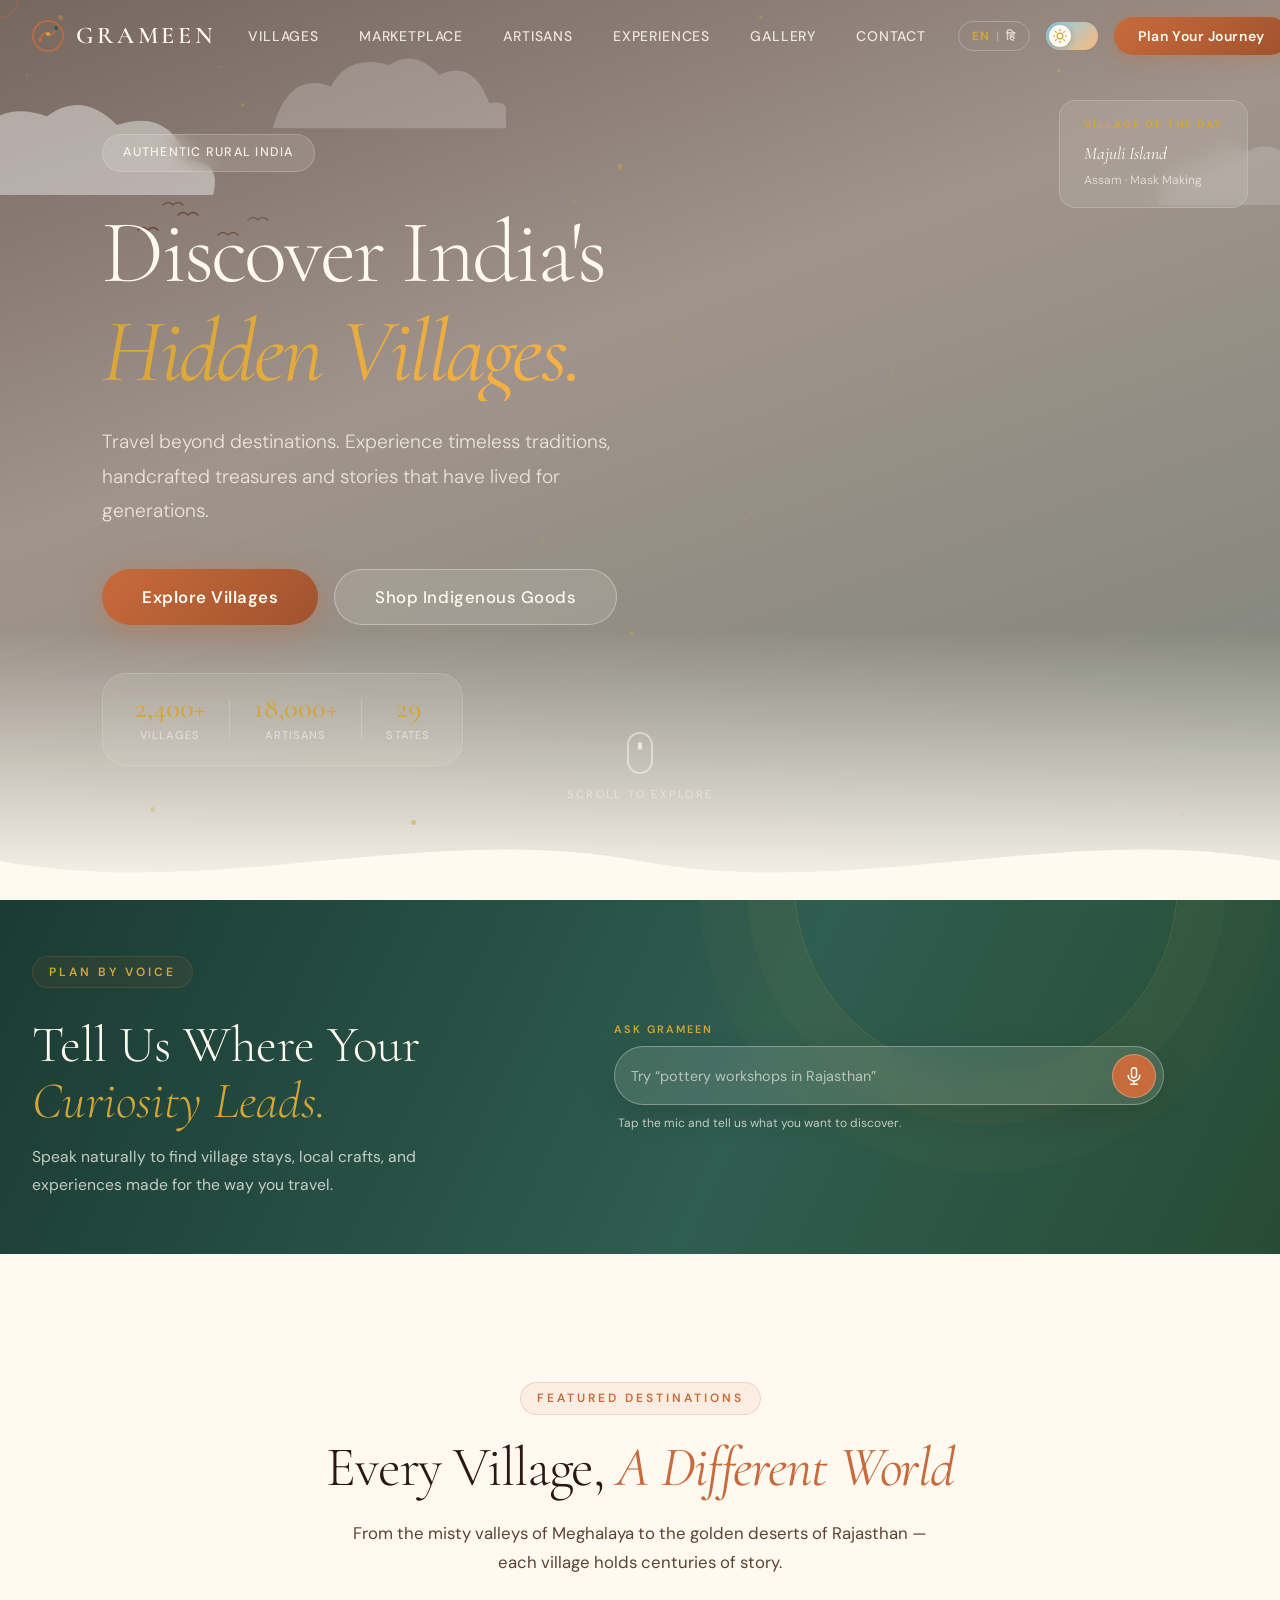
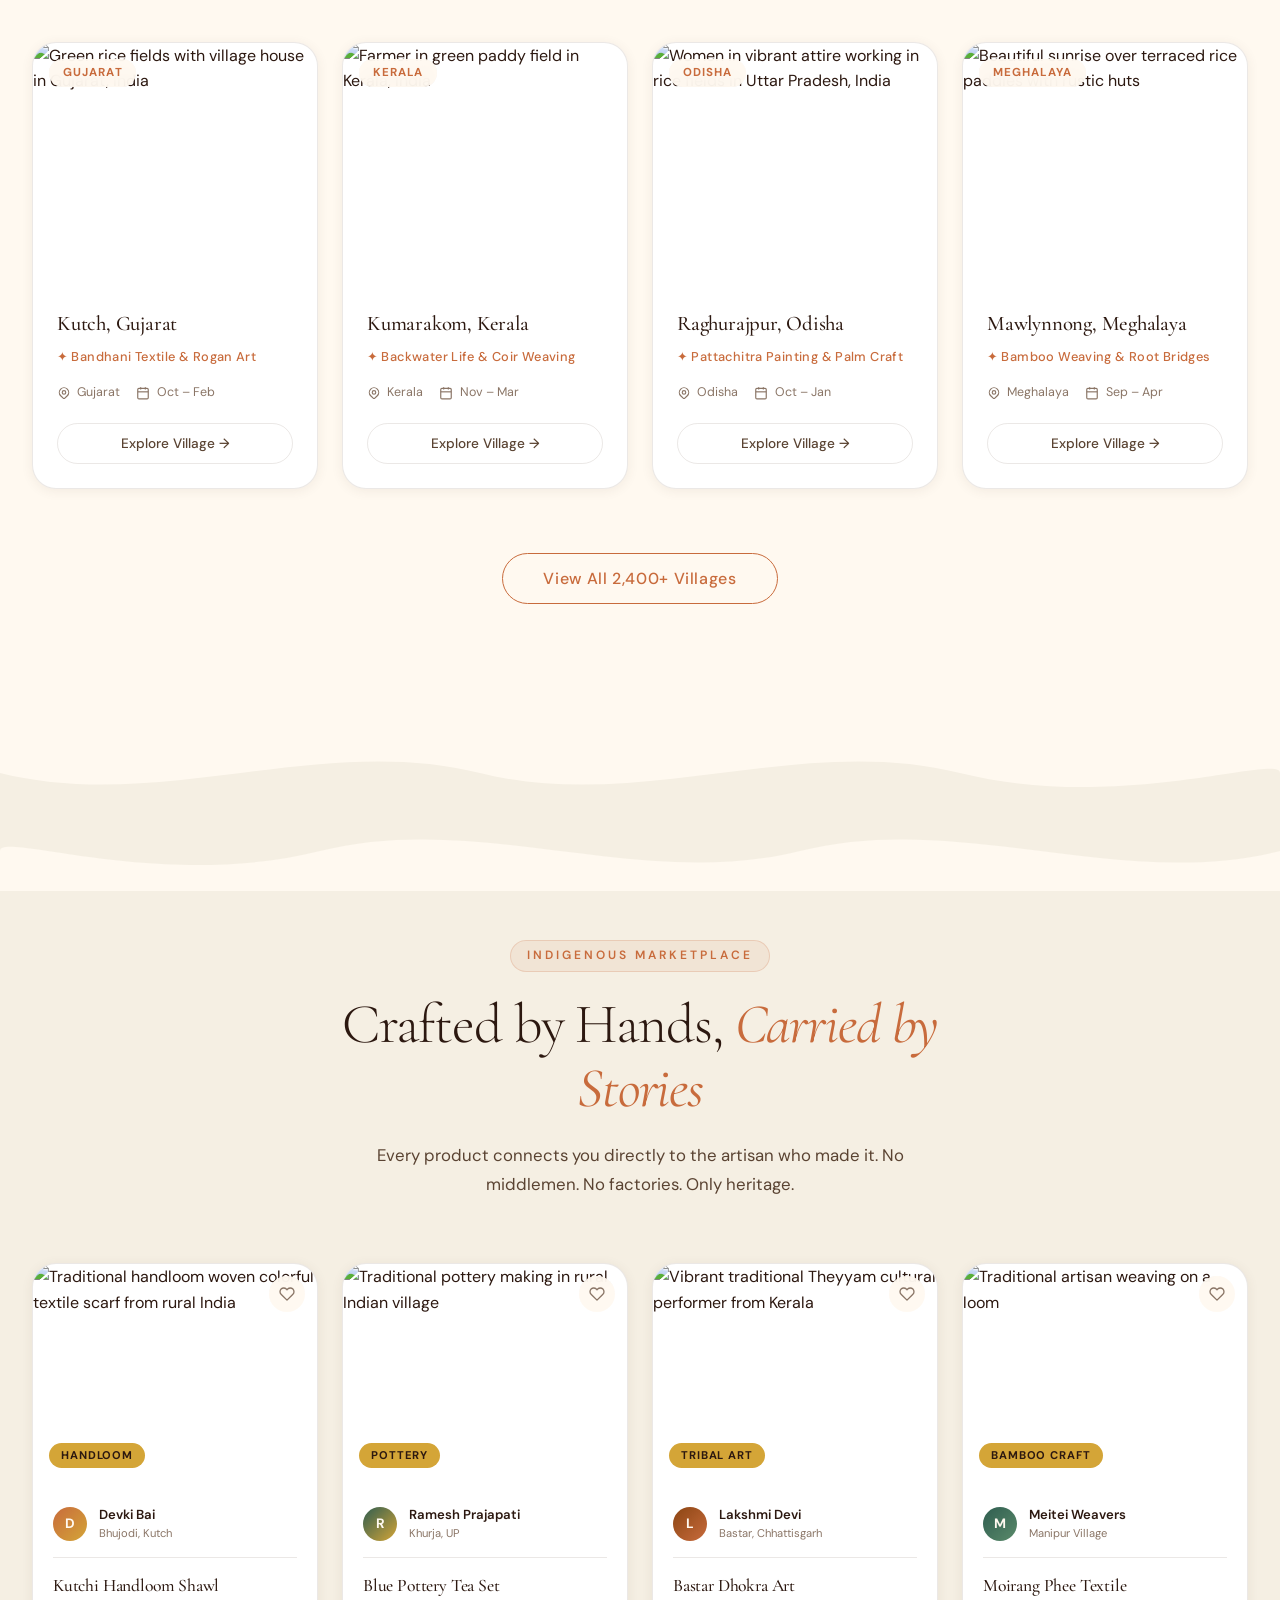
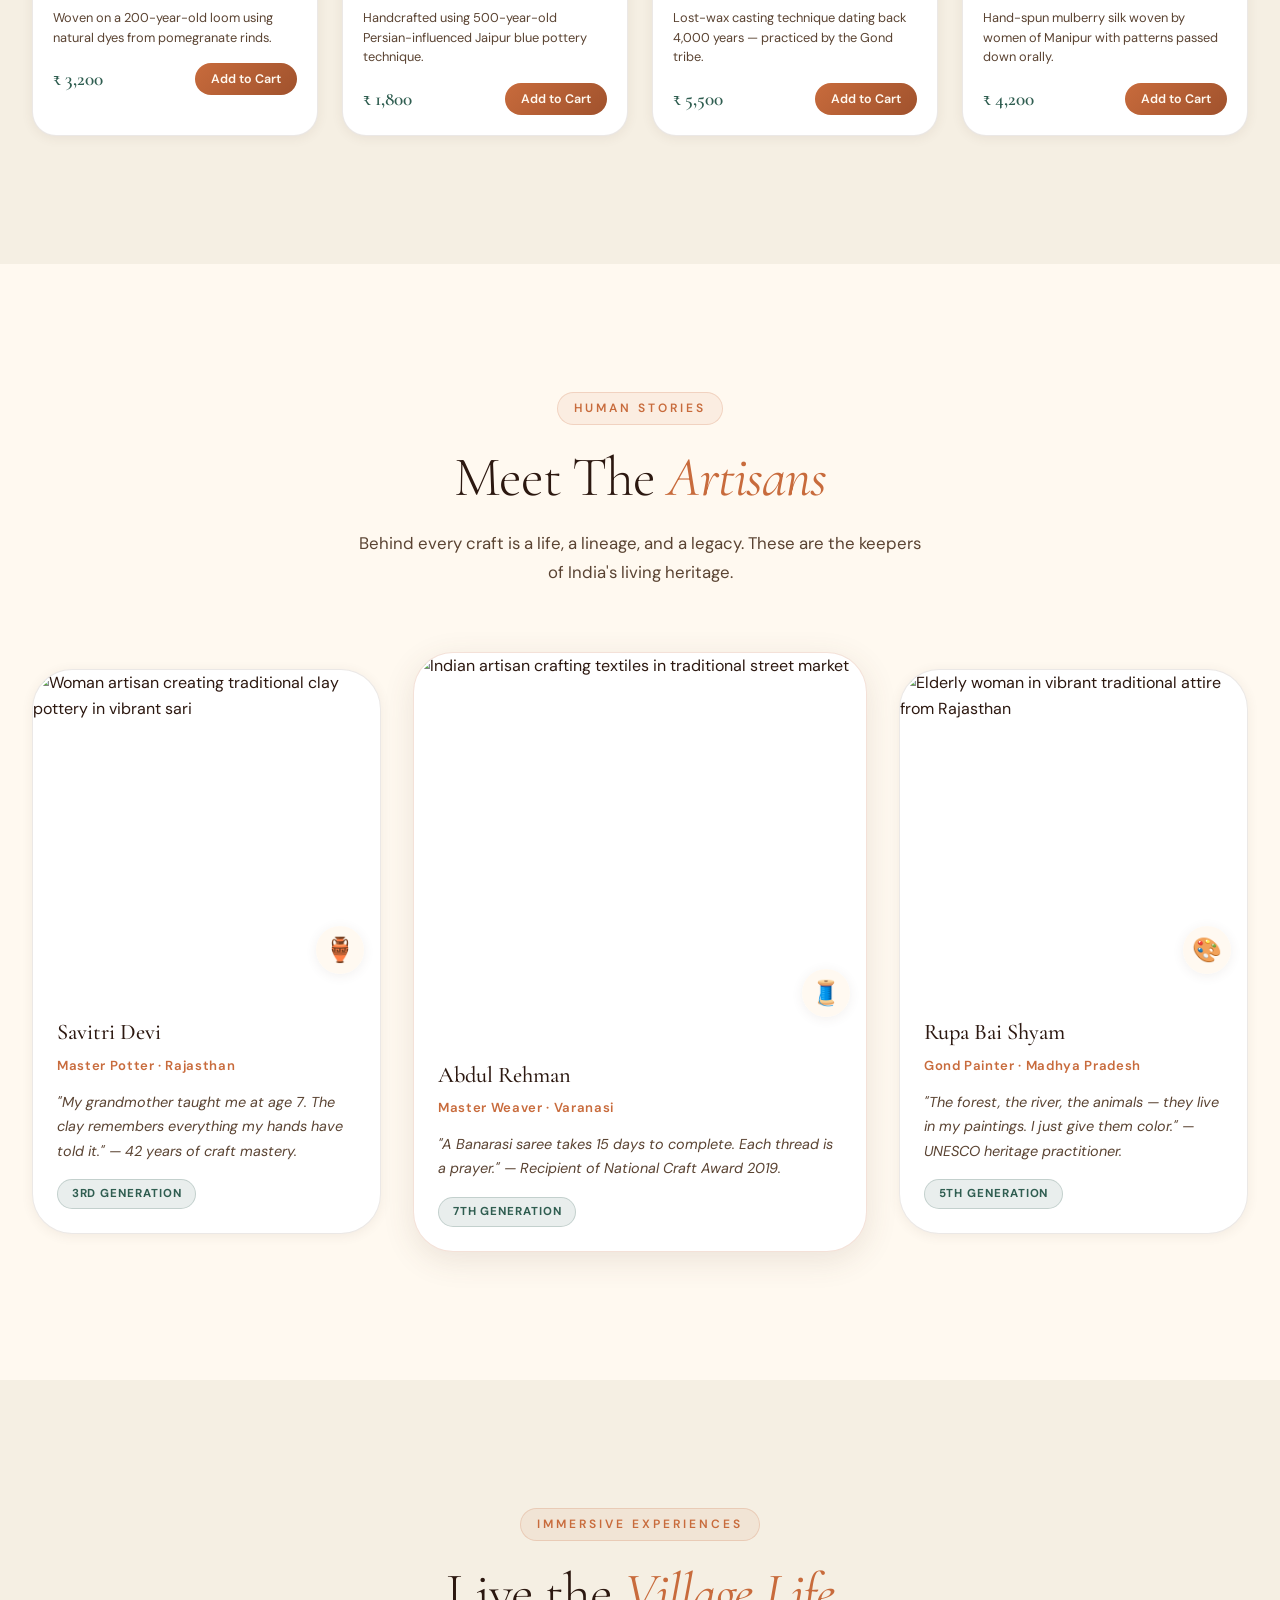
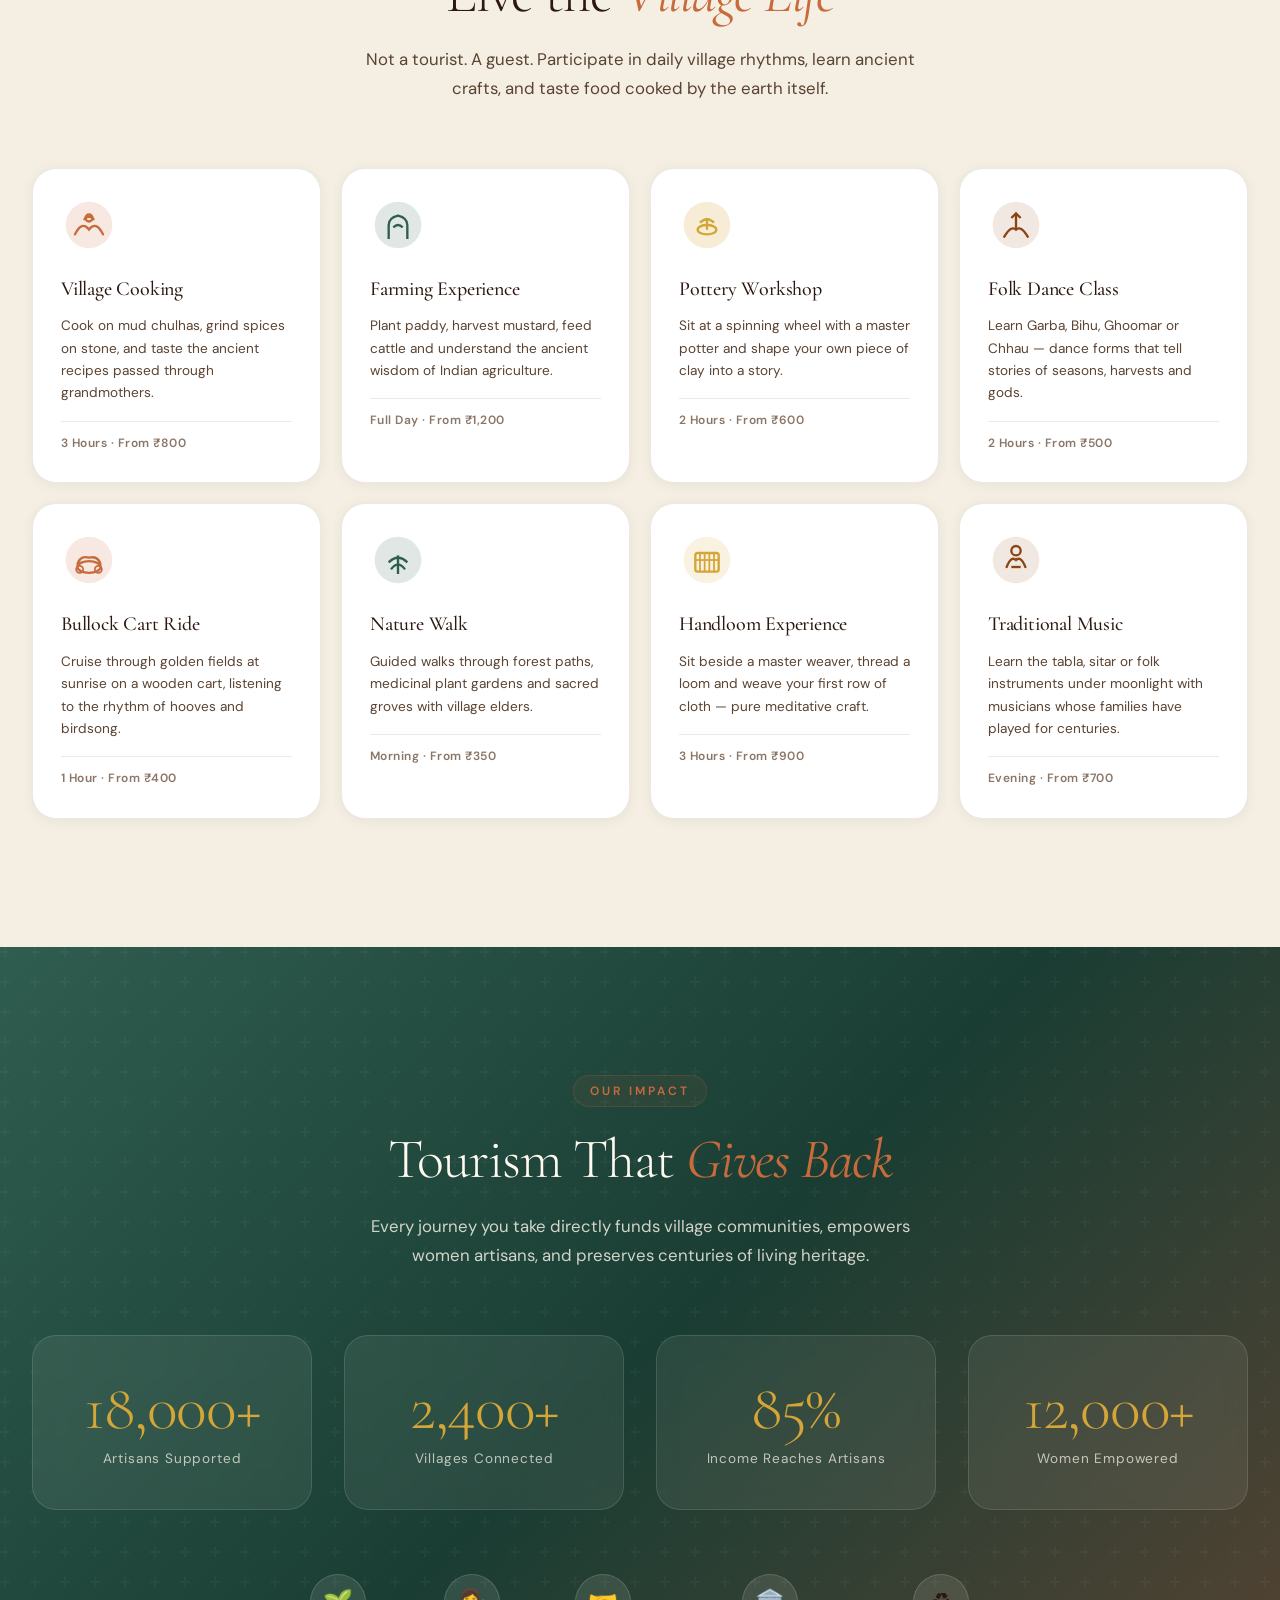
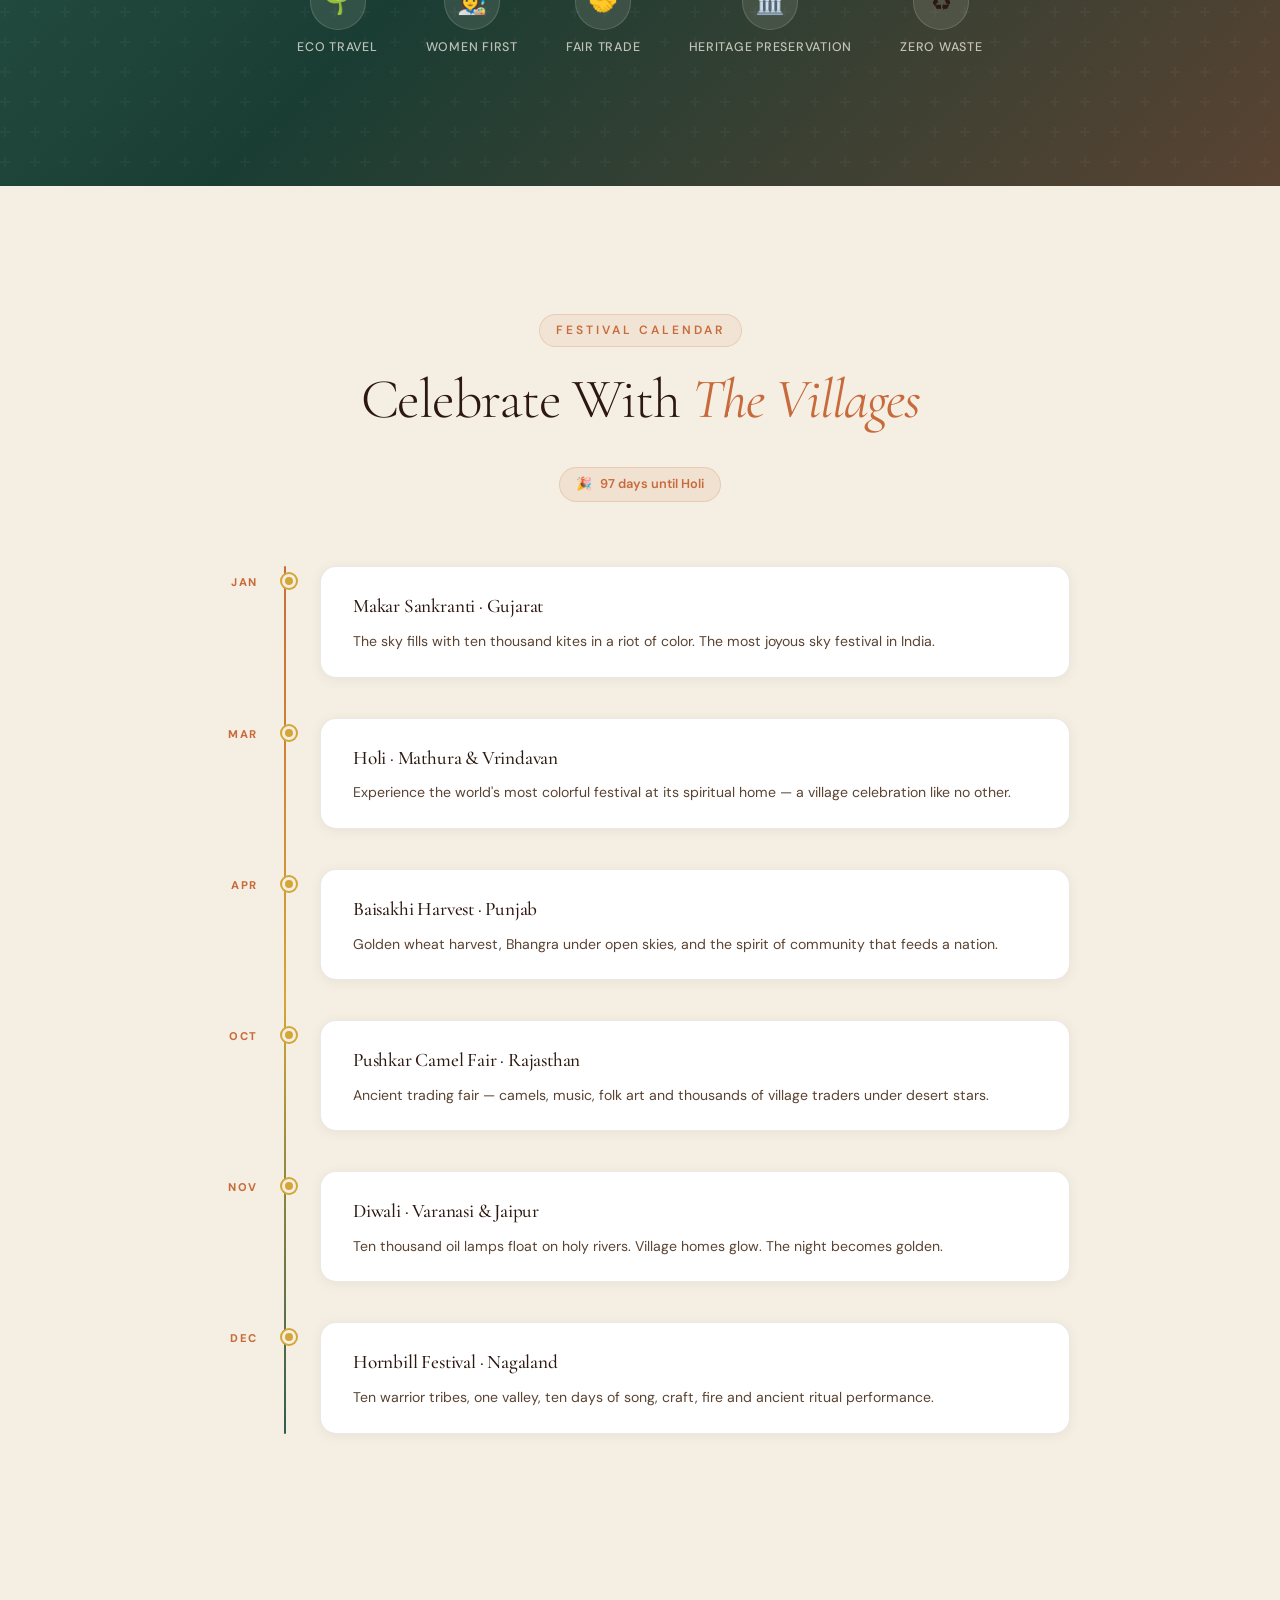
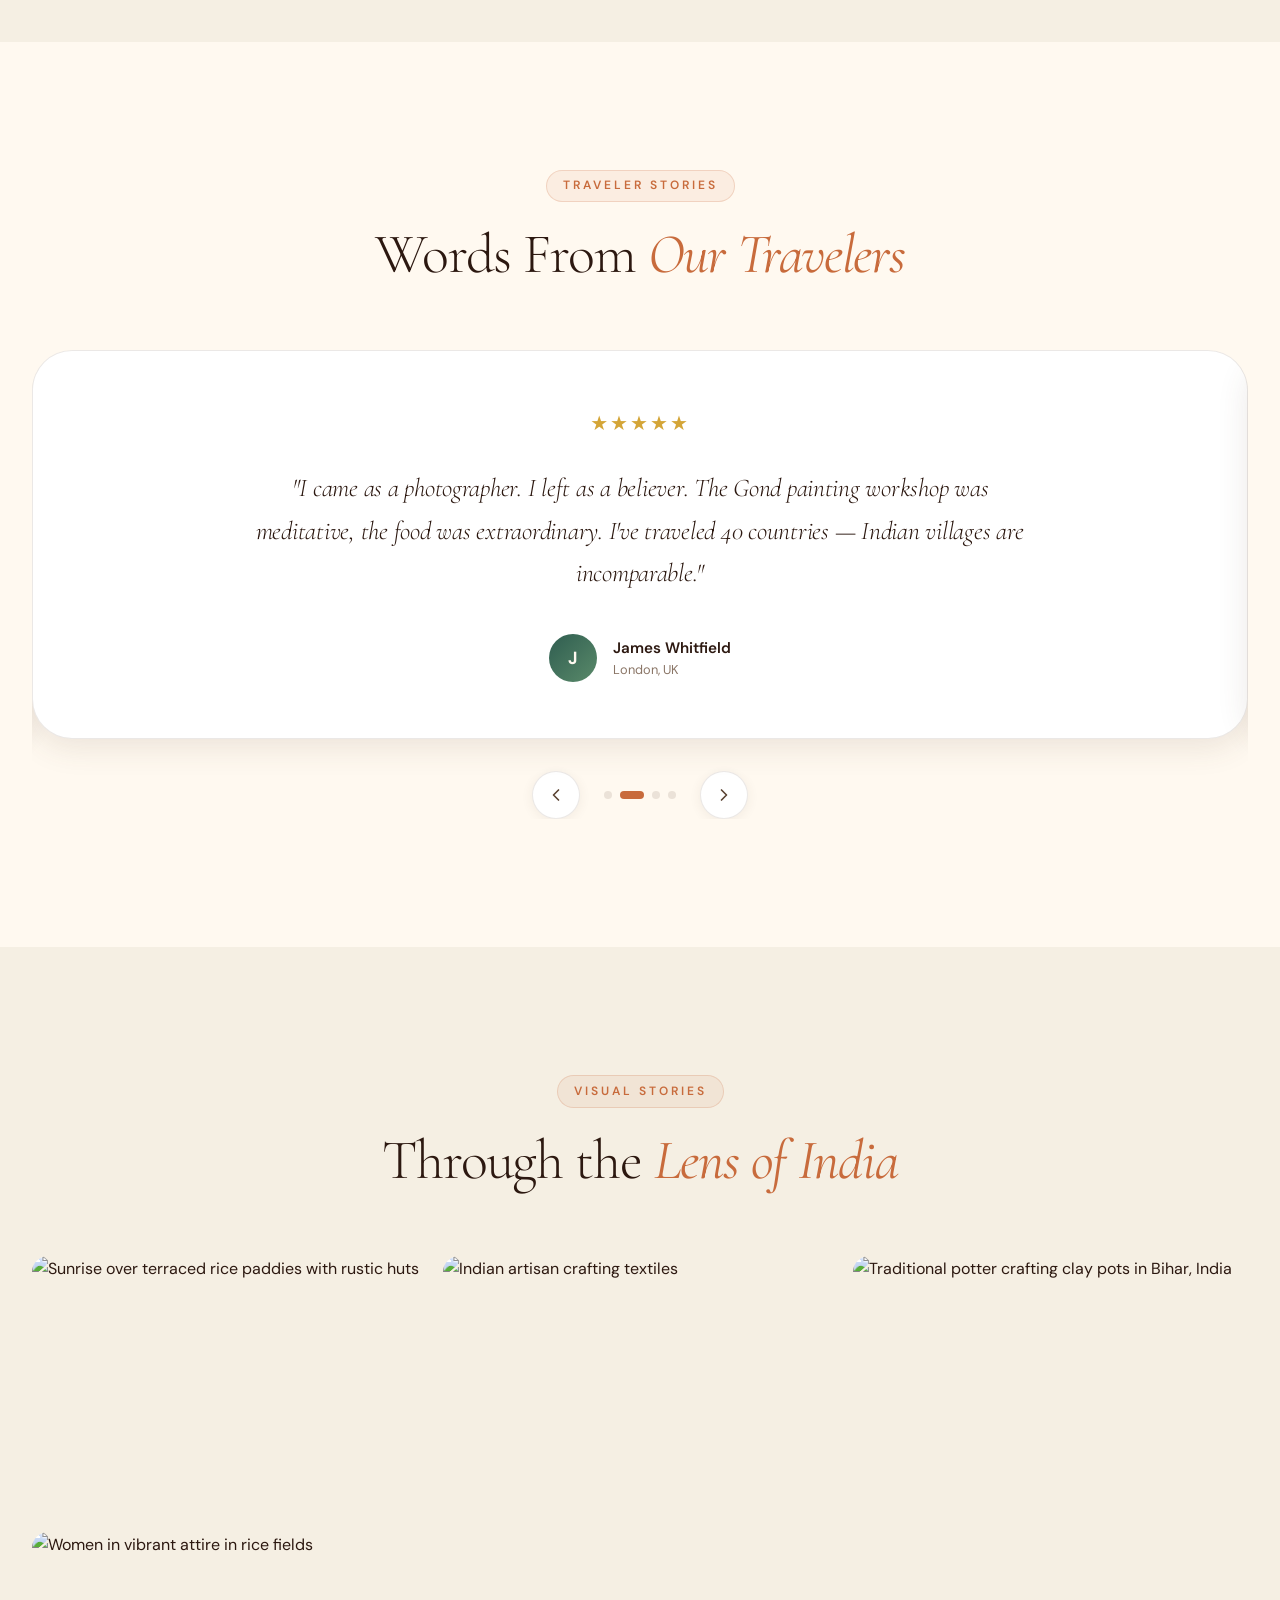
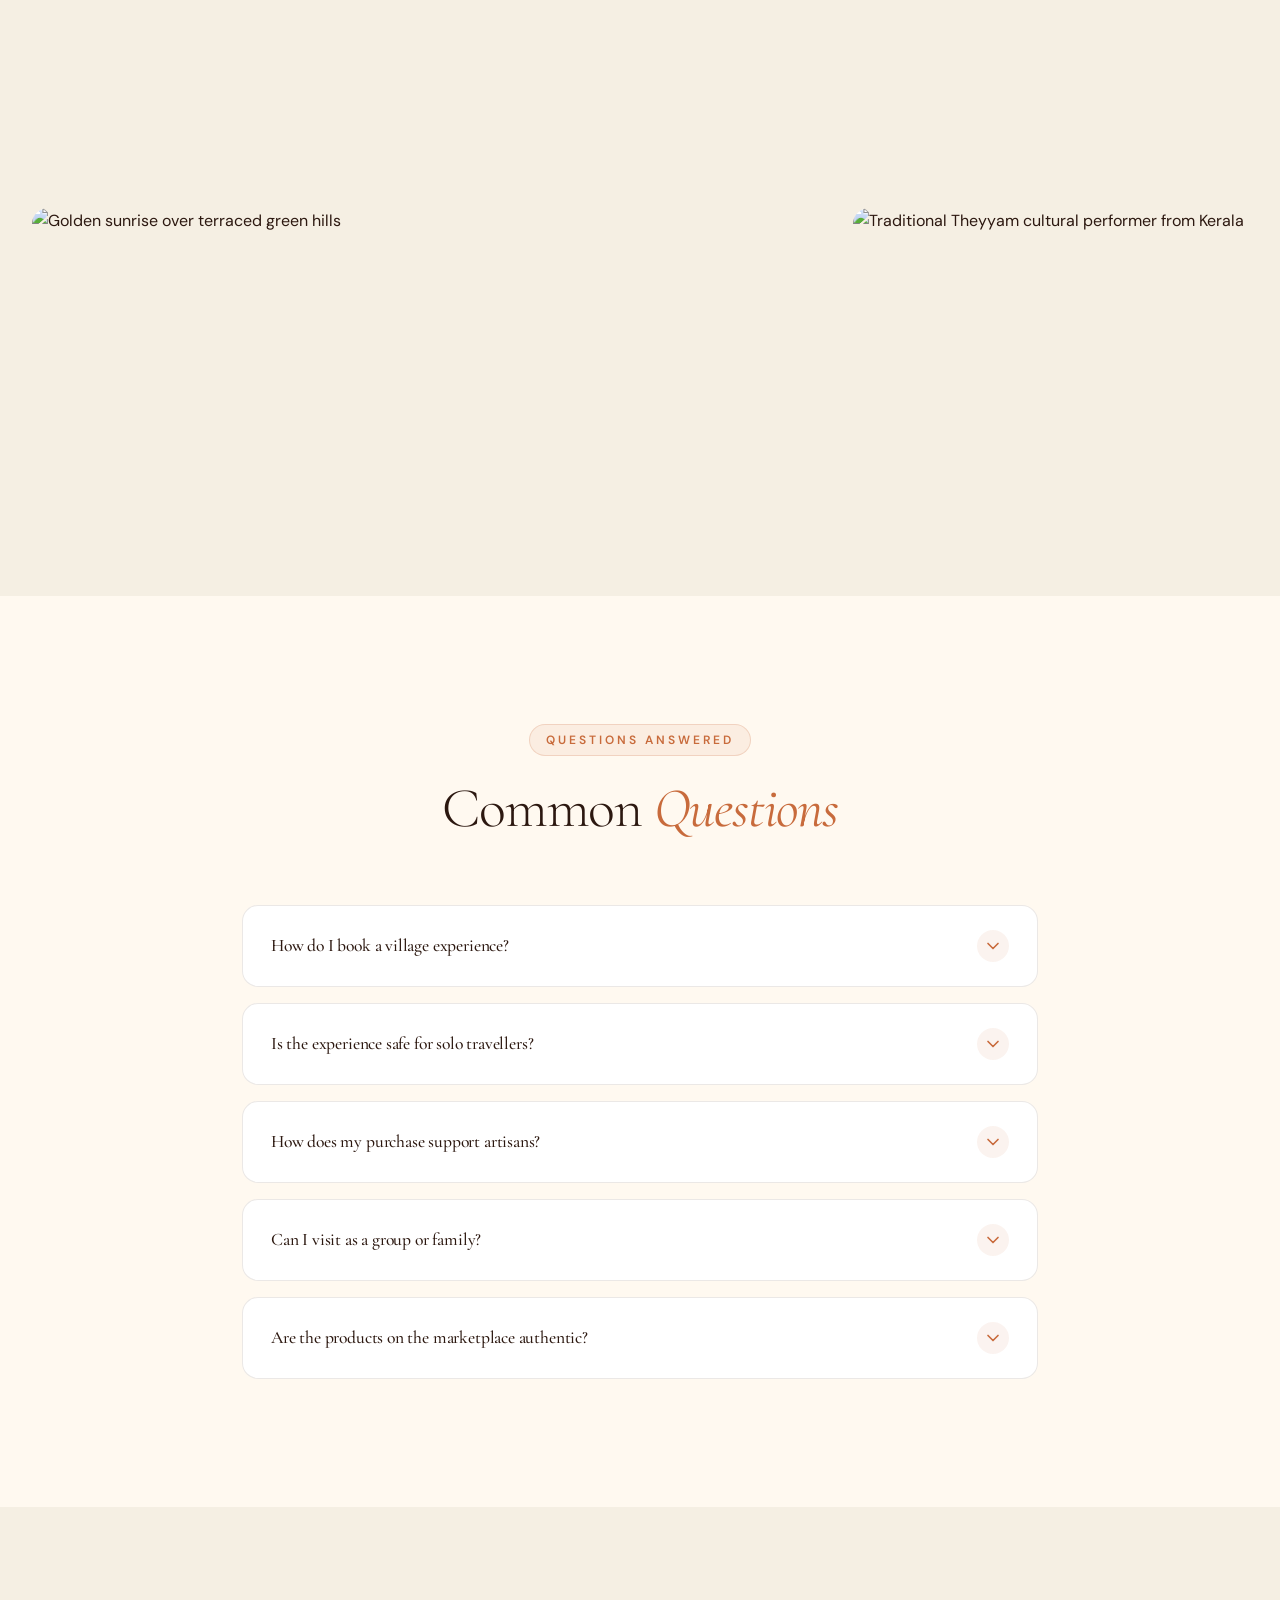
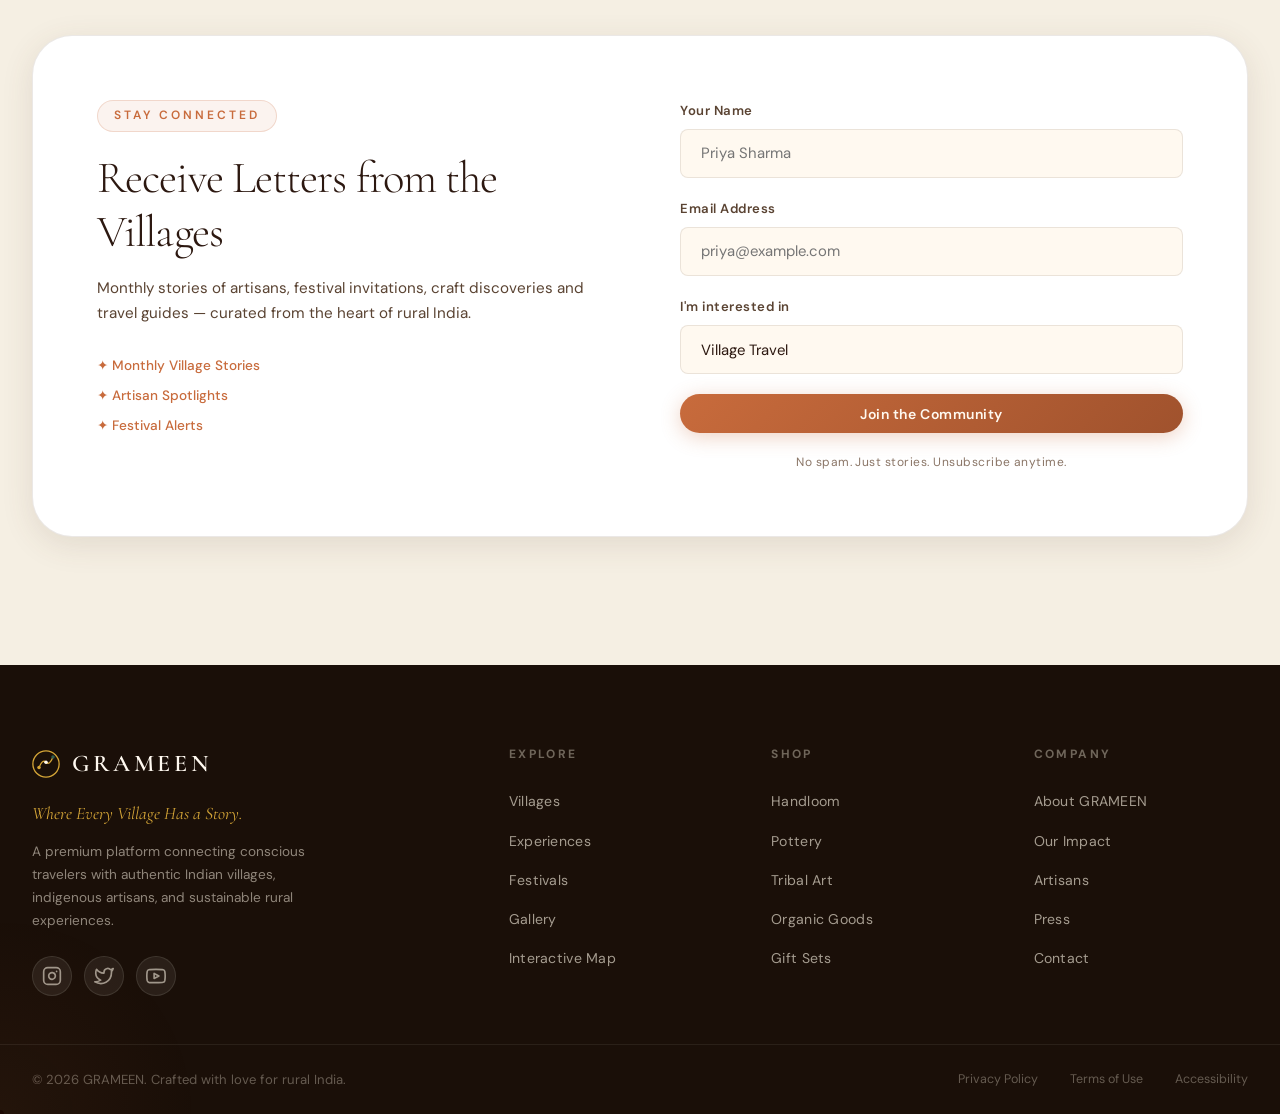
==== index.html @ a82c2547 "Add files via upload" ====
<!DOCTYPE html>
<html lang="en" data-theme="day" data-lang="en">
<head>
  <meta charset="UTF-8" />
  <meta name="viewport" content="width=device-width, initial-scale=1.0" />
  <meta name="description" content="GRAMEEN – Where Every Village Has a Story. Discover authentic Indian villages, indigenous crafts, and rural experiences." />
  <title>GRAMEEN — Where Every Village Has a Story</title>
  <link rel="preconnect" href="https://fonts.googleapis.com" />
  <link rel="preconnect" href="https://fonts.gstatic.com" crossorigin />
  <link href="https://fonts.googleapis.com/css2?family=Cormorant+Garamond:ital,wght@0,300;0,400;0,500;0,600;0,700;1,300;1,400;1,500&family=DM+Sans:ital,opsz,wght@0,9..40,300;0,9..40,400;0,9..40,500;0,9..40,600;1,9..40,300&family=Noto+Serif+Devanagari:wght@300;400;500;600;700&display=swap" rel="stylesheet" />
  <link rel="stylesheet" href="style.css" />
  <style>
    /* Inline critical CSS for immediate render */
    html { scroll-behavior: smooth; }
    body { opacity: 1; }
    #loader { position: fixed; inset: 0; z-index: 100000; }
  </style>
</head>
<body class="day-mode">

  <!-- ===== LOADING SCREEN ===== -->
  <div id="loader" aria-label="Loading GRAMEEN" role="status">
    <div class="loader-canvas">
      <canvas id="threadCanvas"></canvas>
      <div class="loader-logo" id="loaderLogo">
        <span class="logo-letter" data-letter="G">G</span>
        <span class="logo-letter" data-letter="R">R</span>
        <span class="logo-letter" data-letter="A">A</span>
        <span class="logo-letter" data-letter="M">M</span>
        <span class="logo-letter" data-letter="E">E</span>
        <span class="logo-letter" data-letter="E2">E</span>
        <span class="logo-letter" data-letter="N">N</span>
      </div>
      <p class="loader-tagline" id="loaderTagline">Where Every Village Has a Story</p>
      <div class="loader-progress">
        <div class="loader-progress-fill" id="loaderProgress"></div>
      </div>
    </div>
  </div>

  <!-- ===== SCROLL PROGRESS ===== -->
  <div class="scroll-progress-bar" id="scrollProgress" aria-hidden="true"></div>

  <!-- ===== NAVIGATION ===== -->
  <nav class="nav" id="mainNav" role="navigation" aria-label="Main navigation">
    <div class="nav-container">
      <a href="#" class="nav-logo" aria-label="GRAMEEN Home">
        <span class="nav-logo-icon">
          <svg width="32" height="32" viewBox="0 0 32 32" fill="none" aria-hidden="true">
            <circle cx="16" cy="16" r="15" stroke="var(--terracotta)" stroke-width="1.5"/>
            <path d="M8 20 Q12 10 16 14 Q20 18 24 8" stroke="var(--terracotta)" stroke-width="1.5" fill="none" stroke-linecap="round"/>
            <circle cx="8" cy="20" r="2" fill="var(--terracotta)"/>
            <circle cx="16" cy="14" r="2" fill="var(--mustard)"/>
            <circle cx="24" cy="8" r="2" fill="var(--forest)"/>
          </svg>
        </span>
        <span class="nav-logo-text">GRAMEEN</span>
      </a>

      <div class="nav-links" id="navLinks">
        <a href="#villages" class="nav-link" data-i18n="navVillages">Villages</a>
        <a href="#marketplace" class="nav-link" data-i18n="navMarketplace">Marketplace</a>
        <a href="#artisans" class="nav-link" data-i18n="navArtisans">Artisans</a>
        <a href="#experiences" class="nav-link" data-i18n="navExperiences">Experiences</a>
        <a href="#gallery" class="nav-link" data-i18n="navGallery">Gallery</a>
        <a href="#contact" class="nav-link" data-i18n="navContact">Contact</a>
      </div>

      <div class="nav-actions">
        <!-- Language Toggle -->
        <button class="lang-toggle" id="langToggle" aria-label="Switch language" title="Switch Language">
          <span class="lang-option active" id="langEN">EN</span>
          <span class="lang-divider">|</span>
          <span class="lang-option" id="langHI">हि</span>
        </button>

        <!-- Day/Night Toggle -->
        <button class="theme-toggle" id="themeToggle" aria-label="Toggle day/night mode">
          <div class="theme-toggle-track">
            <div class="theme-toggle-thumb" id="themeThumb">
              <svg class="sun-icon" width="14" height="14" viewBox="0 0 24 24" fill="none" aria-hidden="true">
                <circle cx="12" cy="12" r="5" stroke="currentColor" stroke-width="2"/>
                <line x1="12" y1="1" x2="12" y2="3" stroke="currentColor" stroke-width="2" stroke-linecap="round"/>
                <line x1="12" y1="21" x2="12" y2="23" stroke="currentColor" stroke-width="2" stroke-linecap="round"/>
                <line x1="4.22" y1="4.22" x2="5.64" y2="5.64" stroke="currentColor" stroke-width="2" stroke-linecap="round"/>
                <line x1="18.36" y1="18.36" x2="19.78" y2="19.78" stroke="currentColor" stroke-width="2" stroke-linecap="round"/>
                <line x1="1" y1="12" x2="3" y2="12" stroke="currentColor" stroke-width="2" stroke-linecap="round"/>
                <line x1="21" y1="12" x2="23" y2="12" stroke="currentColor" stroke-width="2" stroke-linecap="round"/>
                <line x1="4.22" y1="19.78" x2="5.64" y2="18.36" stroke="currentColor" stroke-width="2" stroke-linecap="round"/>
                <line x1="18.36" y1="5.64" x2="19.78" y2="4.22" stroke="currentColor" stroke-width="2" stroke-linecap="round"/>
              </svg>
              <svg class="moon-icon" width="14" height="14" viewBox="0 0 24 24" fill="none" aria-hidden="true">
                <path d="M21 12.79A9 9 0 1 1 11.21 3 7 7 0 0 0 21 12.79z" stroke="currentColor" stroke-width="2" stroke-linecap="round" stroke-linejoin="round"/>
              </svg>
            </div>
          </div>
        </button>

        <button class="btn-primary magnetic" data-i18n="navCta">Plan Your Journey</button>
        <button class="hamburger" id="hamburger" aria-label="Menu" aria-expanded="false">
          <span></span><span></span><span></span>
        </button>
      </div>
    </div>
  </nav>

  <!-- ===== HERO SECTION ===== -->
  <section class="hero" id="hero" aria-label="Hero">
    <div class="hero-bg" id="heroBg">
      <img src="https://images.pexels.com/photos/2531444/pexels-photo-2531444.jpeg?auto=compress&cs=tinysrgb&fit=crop&h=627&w=1200" 
           alt="Golden sunrise over Indian countryside with morning fog and farmlands" 
           class="hero-bg-img" id="heroBgImg" loading="eager" />
      <div class="hero-overlay"></div>
      <div class="hero-gradient"></div>

      <!-- Animated clouds -->
      <div class="cloud cloud-1" aria-hidden="true">
        <svg viewBox="0 0 200 80" fill="none"><path d="M20 60 Q30 20 60 30 Q70 5 100 15 Q120 0 140 20 Q170 10 180 40 Q200 40 195 60 Z" fill="rgba(255,255,255,0.6)"/></svg>
      </div>
      <div class="cloud cloud-2" aria-hidden="true">
        <svg viewBox="0 0 150 60" fill="none"><path d="M10 50 Q20 15 45 25 Q55 5 80 12 Q95 2 110 18 Q130 8 140 35 Q155 32 150 50 Z" fill="rgba(255,255,255,0.4)"/></svg>
      </div>
      <div class="cloud cloud-3" aria-hidden="true">
        <svg viewBox="0 0 120 50" fill="none"><path d="M8 42 Q15 12 35 20 Q42 4 62 10 Q75 2 88 14 Q105 6 112 28 Q124 26 120 42 Z" fill="rgba(255,255,255,0.35)"/></svg>
      </div>

      <!-- Birds -->
      <div class="birds-container" aria-hidden="true">
        <svg class="birds" viewBox="0 0 400 100" fill="none">
          <path class="bird b1" d="M10 50 Q15 45 20 50 Q25 45 30 50" stroke="rgba(80,40,20,0.7)" stroke-width="1.5" fill="none" stroke-linecap="round"/>
          <path class="bird b2" d="M50 35 Q55 30 60 35 Q65 30 70 35" stroke="rgba(80,40,20,0.6)" stroke-width="1.5" fill="none" stroke-linecap="round"/>
          <path class="bird b3" d="M90 55 Q95 50 100 55 Q105 50 110 55" stroke="rgba(80,40,20,0.5)" stroke-width="1.5" fill="none" stroke-linecap="round"/>
          <path class="bird b4" d="M35 25 Q40 20 45 25 Q50 20 55 25" stroke="rgba(80,40,20,0.5)" stroke-width="1.5" fill="none" stroke-linecap="round"/>
          <path class="bird b5" d="M120 40 Q125 35 130 40 Q135 35 140 40" stroke="rgba(80,40,20,0.4)" stroke-width="1.5" fill="none" stroke-linecap="round"/>
        </svg>
      </div>

      <!-- Dust particles -->
      <div class="particles" aria-hidden="true" id="particles"></div>

      <!-- Grain overlay -->
      <div class="grain-overlay" aria-hidden="true"></div>

      <!-- Stars (night only) -->
      <div class="stars-container" id="starsContainer" aria-hidden="true"></div>
      <!-- Moon (night only) -->
      <div class="moon" id="moon" aria-hidden="true">
        <svg viewBox="0 0 80 80" fill="none">
          <circle cx="40" cy="40" r="28" fill="#FFF5C0" opacity="0.95"/>
          <circle cx="30" cy="30" r="6" fill="#EEE8A0" opacity="0.4"/>
          <circle cx="50" cy="48" r="4" fill="#EEE8A0" opacity="0.3"/>
          <circle cx="35" cy="52" r="3" fill="#EEE8A0" opacity="0.2"/>
          <ellipse cx="40" cy="40" r="28" ry="28" fill="none" stroke="#FFD95A" stroke-width="1" opacity="0.5"/>
        </svg>
      </div>

      <!-- Fireflies (night only) -->
      <div class="fireflies" id="fireflies" aria-hidden="true"></div>
    </div>

    <div class="hero-content">
      <div class="hero-badge" data-i18n="heroBadge">
        <span class="badge-dot"></span>
        Authentic Rural India
      </div>
      <h1 class="hero-title">
        <span class="hero-title-line" data-i18n="heroTitle1">Discover India's</span>
        <span class="hero-title-line hero-title-accent" data-i18n="heroTitle2">Hidden Villages.</span>
      </h1>
      <p class="hero-subtitle" data-i18n="heroSubtitle">Travel beyond destinations. Experience timeless traditions, handcrafted treasures and stories that have lived for generations.</p>
      <div class="hero-buttons">
        <button class="btn-hero-primary magnetic" data-i18n="heroCta1">
          <span>Explore Villages</span>
          <svg width="20" height="20" viewBox="0 0 24 24" fill="none" aria-hidden="true"><path d="M5 12h14M12 5l7 7-7 7" stroke="currentColor" stroke-width="2" stroke-linecap="round" stroke-linejoin="round"/></svg>
        </button>
        <button class="btn-hero-secondary magnetic" data-i18n="heroCta2">
          <svg width="18" height="18" viewBox="0 0 24 24" fill="none" aria-hidden="true"><path d="M6 2L3 6v14a2 2 0 0 0 2 2h14a2 2 0 0 0 2-2V6l-3-4z" stroke="currentColor" stroke-width="2" stroke-linecap="round" stroke-linejoin="round"/><line x1="3" y1="6" x2="21" y2="6" stroke="currentColor" stroke-width="2" stroke-linecap="round"/></svg>
          <span>Shop Indigenous Goods</span>
        </button>
      </div>

      <!-- Stats row -->
      <div class="hero-stats">
        <div class="hero-stat">
          <span class="hero-stat-num">2,400+</span>
          <span class="hero-stat-label" data-i18n="statVillages">Villages</span>
        </div>
        <div class="hero-stat-divider"></div>
        <div class="hero-stat">
          <span class="hero-stat-num">18,000+</span>
          <span class="hero-stat-label" data-i18n="statArtisans">Artisans</span>
        </div>
        <div class="hero-stat-divider"></div>
        <div class="hero-stat">
          <span class="hero-stat-num">29</span>
          <span class="hero-stat-label" data-i18n="statStates">States</span>
        </div>
      </div>
    </div>

    <!-- Scroll indicator -->
    <div class="scroll-indicator" aria-label="Scroll down">
      <div class="scroll-mouse">
        <div class="scroll-wheel"></div>
      </div>
      <span data-i18n="scrollDown">Scroll to explore</span>
    </div>

    <!-- Wave divider -->
    <div class="hero-wave" aria-hidden="true">
      <svg viewBox="0 0 1440 120" fill="none" preserveAspectRatio="none">
        <path d="M0,80 C240,120 480,40 720,80 C960,120 1200,40 1440,80 L1440,120 L0,120 Z" fill="var(--cream)"/>
      </svg>
    </div>
  </section>

  <!-- ===== VOICE JOURNEY PLANNER ===== -->
  <section class="voice-discovery-section" id="voice-discovery" aria-labelledby="voice-discovery-title">
    <div class="container">
      <div class="voice-discovery-wrap reveal">
        <div class="voice-discovery-copy">
          <div class="section-tag voice-section-tag">Plan by Voice</div>
          <h2 class="voice-discovery-title" id="voice-discovery-title">Tell Us Where Your <em>Curiosity Leads.</em></h2>
          <p>Speak naturally to find village stays, local crafts, and experiences made for the way you travel.</p>
        </div>
        <form class="voice-search" id="voiceSearch" role="search" aria-label="Search GRAMEEN by voice or text">
          <label class="voice-search-label" for="voiceSearchInput" data-i18n="voiceSearchLabel">Ask GRAMEEN</label>
          <div class="voice-search-control">
            <input id="voiceSearchInput" type="search" autocomplete="off" data-i18n-placeholder="voiceSearchPlaceholder" placeholder="Try “pottery workshops in Rajasthan”" aria-describedby="voiceSearchStatus" />
            <button class="voice-search-mic" id="voiceSearchMic" type="button" aria-label="Start voice search" aria-pressed="false" title="Speak your search">
              <svg width="20" height="20" viewBox="0 0 24 24" fill="none" aria-hidden="true"><rect x="9" y="2" width="6" height="12" rx="3" stroke="currentColor" stroke-width="1.8"/><path d="M5 11a7 7 0 0 0 14 0M12 18v4M8 22h8" stroke="currentColor" stroke-width="1.8" stroke-linecap="round"/></svg>
              <span class="sr-only">Start voice search</span>
            </button>
          </div>
          <p class="voice-search-status" id="voiceSearchStatus" role="status" aria-live="polite" data-i18n="voiceSearchHint">Tap the mic and tell us what you want to discover.</p>
        </form>
      </div>
    </div>
  </section>

  <!-- ===== FEATURED VILLAGES ===== -->
  <section class="section villages-section" id="villages" aria-labelledby="villages-title">
    <div class="container">
      <div class="section-header reveal">
        <div class="section-tag" data-i18n="villagesTag">Featured Destinations</div>
        <h2 class="section-title" id="villages-title">
          <span data-i18n="villagesTitle1">Every Village,</span>
          <em data-i18n="villagesTitle2"> A Different World</em>
        </h2>
        <p class="section-subtitle" data-i18n="villagesSubtitle">From the misty valleys of Meghalaya to the golden deserts of Rajasthan — each village holds centuries of story.</p>
      </div>

      <div class="villages-grid">
        <!-- Village Card 1 -->
        <article class="village-card reveal" tabindex="0">
          <div class="village-card-img-wrap">
            <img src="https://images.pexels.com/photos/11276073/pexels-photo-11276073.jpeg?auto=compress&cs=tinysrgb&fit=crop&h=500&w=700" 
                 alt="Green rice fields with village house in Gujarat, India" 
                 class="village-card-img" loading="lazy" />
            <div class="village-card-badge" data-i18n="villagesBadge1">Gujarat</div>
            <div class="village-card-overlay"></div>
          </div>
          <div class="village-card-body">
            <h3 class="village-card-name" data-i18n="village1Name">Kutch, Gujarat</h3>
            <p class="village-card-craft" data-i18n="village1Craft">✦ Bandhani Textile &amp; Rogan Art</p>
            <div class="village-card-meta">
              <span class="village-meta-item">
                <svg width="14" height="14" viewBox="0 0 24 24" fill="none" aria-hidden="true"><path d="M17.657 16.657L13.414 20.9a1.998 1.998 0 0 1-2.827 0l-4.244-4.243a8 8 0 1 1 11.314 0z" stroke="currentColor" stroke-width="2"/><circle cx="12" cy="11" r="3" stroke="currentColor" stroke-width="2"/></svg>
                <span data-i18n="village1State">Gujarat</span>
              </span>
              <span class="village-meta-item">
                <svg width="14" height="14" viewBox="0 0 24 24" fill="none" aria-hidden="true"><rect x="3" y="4" width="18" height="18" rx="2" ry="2" stroke="currentColor" stroke-width="2"/><line x1="16" y1="2" x2="16" y2="6" stroke="currentColor" stroke-width="2"/><line x1="8" y1="2" x2="8" y2="6" stroke="currentColor" stroke-width="2"/><line x1="3" y1="10" x2="21" y2="10" stroke="currentColor" stroke-width="2"/></svg>
                <span data-i18n="village1Season">Oct – Feb</span>
              </span>
            </div>
            <button class="village-card-btn" data-i18n="villageExplore">Explore Village →</button>
          </div>
        </article>

        <!-- Village Card 2 -->
        <article class="village-card reveal" tabindex="0">
          <div class="village-card-img-wrap">
            <img src="https://images.pexels.com/photos/17034795/pexels-photo-17034795.jpeg?auto=compress&cs=tinysrgb&fit=crop&h=500&w=700"
                 alt="Farmer in green paddy field in Kerala, India"
                 class="village-card-img" loading="lazy" />
            <div class="village-card-badge" data-i18n="villagesBadge2">Kerala</div>
            <div class="village-card-overlay"></div>
          </div>
          <div class="village-card-body">
            <h3 class="village-card-name" data-i18n="village2Name">Kumarakom, Kerala</h3>
            <p class="village-card-craft" data-i18n="village2Craft">✦ Backwater Life &amp; Coir Weaving</p>
            <div class="village-card-meta">
              <span class="village-meta-item">
                <svg width="14" height="14" viewBox="0 0 24 24" fill="none" aria-hidden="true"><path d="M17.657 16.657L13.414 20.9a1.998 1.998 0 0 1-2.827 0l-4.244-4.243a8 8 0 1 1 11.314 0z" stroke="currentColor" stroke-width="2"/><circle cx="12" cy="11" r="3" stroke="currentColor" stroke-width="2"/></svg>
                <span data-i18n="village2State">Kerala</span>
              </span>
              <span class="village-meta-item">
                <svg width="14" height="14" viewBox="0 0 24 24" fill="none" aria-hidden="true"><rect x="3" y="4" width="18" height="18" rx="2" ry="2" stroke="currentColor" stroke-width="2"/><line x1="16" y1="2" x2="16" y2="6" stroke="currentColor" stroke-width="2"/><line x1="8" y1="2" x2="8" y2="6" stroke="currentColor" stroke-width="2"/><line x1="3" y1="10" x2="21" y2="10" stroke="currentColor" stroke-width="2"/></svg>
                <span data-i18n="village2Season">Nov – Mar</span>
              </span>
            </div>
            <button class="village-card-btn" data-i18n="villageExplore">Explore Village →</button>
          </div>
        </article>

        <!-- Village Card 3 -->
        <article class="village-card reveal" tabindex="0">
          <div class="village-card-img-wrap">
            <img src="https://images.pexels.com/photos/17504886/pexels-photo-17504886.jpeg?auto=compress&cs=tinysrgb&fit=crop&h=500&w=700"
                 alt="Women in vibrant attire working in rice fields in Uttar Pradesh, India"
                 class="village-card-img" loading="lazy" />
            <div class="village-card-badge" data-i18n="villagesBadge3">Odisha</div>
            <div class="village-card-overlay"></div>
          </div>
          <div class="village-card-body">
            <h3 class="village-card-name" data-i18n="village3Name">Raghurajpur, Odisha</h3>
            <p class="village-card-craft" data-i18n="village3Craft">✦ Pattachitra Painting &amp; Palm Craft</p>
            <div class="village-card-meta">
              <span class="village-meta-item">
                <svg width="14" height="14" viewBox="0 0 24 24" fill="none" aria-hidden="true"><path d="M17.657 16.657L13.414 20.9a1.998 1.998 0 0 1-2.827 0l-4.244-4.243a8 8 0 1 1 11.314 0z" stroke="currentColor" stroke-width="2"/><circle cx="12" cy="11" r="3" stroke="currentColor" stroke-width="2"/></svg>
                <span data-i18n="village3State">Odisha</span>
              </span>
              <span class="village-meta-item">
                <svg width="14" height="14" viewBox="0 0 24 24" fill="none" aria-hidden="true"><rect x="3" y="4" width="18" height="18" rx="2" ry="2" stroke="currentColor" stroke-width="2"/><line x1="16" y1="2" x2="16" y2="6" stroke="currentColor" stroke-width="2"/><line x1="8" y1="2" x2="8" y2="6" stroke="currentColor" stroke-width="2"/><line x1="3" y1="10" x2="21" y2="10" stroke="currentColor" stroke-width="2"/></svg>
                <span data-i18n="village3Season">Oct – Jan</span>
              </span>
            </div>
            <button class="village-card-btn" data-i18n="villageExplore">Explore Village →</button>
          </div>
        </article>

        <!-- Village Card 4 -->
        <article class="village-card reveal" tabindex="0">
          <div class="village-card-img-wrap">
            <img src="https://images.pexels.com/photos/2132106/pexels-photo-2132106.jpeg?auto=compress&cs=tinysrgb&fit=crop&h=500&w=700"
                 alt="Beautiful sunrise over terraced rice paddies with rustic huts"
                 class="village-card-img" loading="lazy" />
            <div class="village-card-badge" data-i18n="villagesBadge4">Meghalaya</div>
            <div class="village-card-overlay"></div>
          </div>
          <div class="village-card-body">
            <h3 class="village-card-name" data-i18n="village4Name">Mawlynnong, Meghalaya</h3>
            <p class="village-card-craft" data-i18n="village4Craft">✦ Bamboo Weaving &amp; Root Bridges</p>
            <div class="village-card-meta">
              <span class="village-meta-item">
                <svg width="14" height="14" viewBox="0 0 24 24" fill="none" aria-hidden="true"><path d="M17.657 16.657L13.414 20.9a1.998 1.998 0 0 1-2.827 0l-4.244-4.243a8 8 0 1 1 11.314 0z" stroke="currentColor" stroke-width="2"/><circle cx="12" cy="11" r="3" stroke="currentColor" stroke-width="2"/></svg>
                <span data-i18n="village4State">Meghalaya</span>
              </span>
              <span class="village-meta-item">
                <svg width="14" height="14" viewBox="0 0 24 24" fill="none" aria-hidden="true"><rect x="3" y="4" width="18" height="18" rx="2" ry="2" stroke="currentColor" stroke-width="2"/><line x1="16" y1="2" x2="16" y2="6" stroke="currentColor" stroke-width="2"/><line x1="8" y1="2" x2="8" y2="6" stroke="currentColor" stroke-width="2"/><line x1="3" y1="10" x2="21" y2="10" stroke="currentColor" stroke-width="2"/></svg>
                <span data-i18n="village4Season">Sep – Apr</span>
              </span>
            </div>
            <button class="village-card-btn" data-i18n="villageExplore">Explore Village →</button>
          </div>
        </article>
      </div>

      <div class="section-cta reveal">
        <button class="btn-outline magnetic" data-i18n="viewAllVillages">View All 2,400+ Villages</button>
      </div>
    </div>

    <!-- Organic divider -->
    <div class="organic-divider" aria-hidden="true">
      <svg viewBox="0 0 1440 80" fill="none" preserveAspectRatio="none">
        <path d="M0,40 C180,80 360,0 540,40 C720,80 900,0 1080,40 C1260,80 1440,20 1440,40 L1440,80 L0,80 Z" fill="var(--bg-secondary)"/>
      </svg>
    </div>
  </section>

  <!-- ===== INDIGENOUS MARKETPLACE ===== -->
  <section class="section marketplace-section" id="marketplace" aria-labelledby="marketplace-title" style="background: var(--bg-secondary);">
    <div class="container">
      <div class="section-header reveal">
        <div class="section-tag" data-i18n="marketplaceTag">Indigenous Marketplace</div>
        <h2 class="section-title" id="marketplace-title">
          <span data-i18n="marketplaceTitle1">Crafted by Hands,</span>
          <em data-i18n="marketplaceTitle2"> Carried by Stories</em>
        </h2>
        <p class="section-subtitle" data-i18n="marketplaceSubtitle">Every product connects you directly to the artisan who made it. No middlemen. No factories. Only heritage.</p>
      </div>

      <div class="marketplace-grid">
        <!-- Product 1 -->
        <article class="product-card reveal" tabindex="0">
          <div class="product-card-img-wrap">
            <img src="https://images.pexels.com/photos/24738158/pexels-photo-24738158.jpeg?auto=compress&cs=tinysrgb&dpr=2&h=400&w=400" 
                 alt="Traditional handloom woven colorful textile scarf from rural India" 
                 class="product-card-img" loading="lazy" />
            <div class="product-card-tag" data-i18n="productTag1">Handloom</div>
            <button class="product-wishlist" aria-label="Add to wishlist">
              <svg width="16" height="16" viewBox="0 0 24 24" fill="none" aria-hidden="true"><path d="M20.84 4.61a5.5 5.5 0 0 0-7.78 0L12 5.67l-1.06-1.06a5.5 5.5 0 0 0-7.78 7.78l1.06 1.06L12 21.23l7.78-7.78 1.06-1.06a5.5 5.5 0 0 0 0-7.78z" stroke="currentColor" stroke-width="2" stroke-linecap="round" stroke-linejoin="round"/></svg>
            </button>
          </div>
          <div class="product-card-body">
            <div class="product-artisan-row">
              <div class="product-artisan-avatar" style="background:linear-gradient(135deg,var(--terracotta),var(--mustard))">D</div>
              <div>
                <span class="product-artisan-name" data-i18n="artisan1Name">Devki Bai</span>
                <span class="product-artisan-village" data-i18n="artisan1Village">Bhujodi, Kutch</span>
              </div>
            </div>
            <h3 class="product-name" data-i18n="product1Name">Kutchi Handloom Shawl</h3>
            <p class="product-story" data-i18n="product1Story">Woven on a 200-year-old loom using natural dyes from pomegranate rinds.</p>
            <div class="product-footer">
              <span class="product-price" data-i18n="product1Price">₹ 3,200</span>
              <button class="product-add-btn" data-i18n="addToCart">Add to Cart</button>
            </div>
          </div>
        </article>

        <!-- Product 2 -->
        <article class="product-card reveal" tabindex="0">
          <div class="product-card-img-wrap">
            <img src="https://images.pexels.com/photos/38428359/pexels-photo-38428359.jpeg?auto=compress&cs=tinysrgb&dpr=2&h=400&w=400" 
                 alt="Traditional pottery making in rural Indian village" 
                 class="product-card-img" loading="lazy" />
            <div class="product-card-tag" data-i18n="productTag2">Pottery</div>
            <button class="product-wishlist" aria-label="Add to wishlist">
              <svg width="16" height="16" viewBox="0 0 24 24" fill="none" aria-hidden="true"><path d="M20.84 4.61a5.5 5.5 0 0 0-7.78 0L12 5.67l-1.06-1.06a5.5 5.5 0 0 0-7.78 7.78l1.06 1.06L12 21.23l7.78-7.78 1.06-1.06a5.5 5.5 0 0 0 0-7.78z" stroke="currentColor" stroke-width="2" stroke-linecap="round" stroke-linejoin="round"/></svg>
            </button>
          </div>
          <div class="product-card-body">
            <div class="product-artisan-row">
              <div class="product-artisan-avatar" style="background:linear-gradient(135deg,var(--forest),var(--mustard))">R</div>
              <div>
                <span class="product-artisan-name" data-i18n="artisan2Name">Ramesh Prajapati</span>
                <span class="product-artisan-village" data-i18n="artisan2Village">Khurja, UP</span>
              </div>
            </div>
            <h3 class="product-name" data-i18n="product2Name">Blue Pottery Tea Set</h3>
            <p class="product-story" data-i18n="product2Story">Handcrafted using 500-year-old Persian-influenced Jaipur blue pottery technique.</p>
            <div class="product-footer">
              <span class="product-price" data-i18n="product2Price">₹ 1,800</span>
              <button class="product-add-btn" data-i18n="addToCart">Add to Cart</button>
            </div>
          </div>
        </article>

        <!-- Product 3 -->
        <article class="product-card reveal" tabindex="0">
          <div class="product-card-img-wrap">
            <img src="https://images.pexels.com/photos/20306641/pexels-photo-20306641.jpeg?auto=compress&cs=tinysrgb&dpr=2&h=400&w=400" 
                 alt="Vibrant traditional Theyyam cultural performer from Kerala" 
                 class="product-card-img" loading="lazy" />
            <div class="product-card-tag" data-i18n="productTag3">Tribal Art</div>
            <button class="product-wishlist" aria-label="Add to wishlist">
              <svg width="16" height="16" viewBox="0 0 24 24" fill="none" aria-hidden="true"><path d="M20.84 4.61a5.5 5.5 0 0 0-7.78 0L12 5.67l-1.06-1.06a5.5 5.5 0 0 0-7.78 7.78l1.06 1.06L12 21.23l7.78-7.78 1.06-1.06a5.5 5.5 0 0 0 0-7.78z" stroke="currentColor" stroke-width="2" stroke-linecap="round" stroke-linejoin="round"/></svg>
            </button>
          </div>
          <div class="product-card-body">
            <div class="product-artisan-row">
              <div class="product-artisan-avatar" style="background:linear-gradient(135deg,#8B4513,var(--terracotta))">L</div>
              <div>
                <span class="product-artisan-name" data-i18n="artisan3Name">Lakshmi Devi</span>
                <span class="product-artisan-village" data-i18n="artisan3Village">Bastar, Chhattisgarh</span>
              </div>
            </div>
            <h3 class="product-name" data-i18n="product3Name">Bastar Dhokra Art</h3>
            <p class="product-story" data-i18n="product3Story">Lost-wax casting technique dating back 4,000 years — practiced by the Gond tribe.</p>
            <div class="product-footer">
              <span class="product-price" data-i18n="product3Price">₹ 5,500</span>
              <button class="product-add-btn" data-i18n="addToCart">Add to Cart</button>
            </div>
          </div>
        </article>

        <!-- Product 4 -->
        <article class="product-card reveal" tabindex="0">
          <div class="product-card-img-wrap">
            <img src="https://images.pexels.com/photos/28382914/pexels-photo-28382914.jpeg?auto=compress&cs=tinysrgb&dpr=2&h=400&w=400" 
                 alt="Traditional artisan weaving on a loom" 
                 class="product-card-img" loading="lazy" />
            <div class="product-card-tag" data-i18n="productTag4">Bamboo Craft</div>
            <button class="product-wishlist" aria-label="Add to wishlist">
              <svg width="16" height="16" viewBox="0 0 24 24" fill="none" aria-hidden="true"><path d="M20.84 4.61a5.5 5.5 0 0 0-7.78 0L12 5.67l-1.06-1.06a5.5 5.5 0 0 0-7.78 7.78l1.06 1.06L12 21.23l7.78-7.78 1.06-1.06a5.5 5.5 0 0 0 0-7.78z" stroke="currentColor" stroke-width="2" stroke-linecap="round" stroke-linejoin="round"/></svg>
            </button>
          </div>
          <div class="product-card-body">
            <div class="product-artisan-row">
              <div class="product-artisan-avatar" style="background:linear-gradient(135deg,var(--forest),#5A8A6A)">M</div>
              <div>
                <span class="product-artisan-name" data-i18n="artisan4Name">Meitei Weavers</span>
                <span class="product-artisan-village" data-i18n="artisan4Village">Manipur Village</span>
              </div>
            </div>
            <h3 class="product-name" data-i18n="product4Name">Moirang Phee Textile</h3>
            <p class="product-story" data-i18n="product4Story">Hand-spun mulberry silk woven by women of Manipur with patterns passed down orally.</p>
            <div class="product-footer">
              <span class="product-price" data-i18n="product4Price">₹ 4,200</span>
              <button class="product-add-btn" data-i18n="addToCart">Add to Cart</button>
            </div>
          </div>
        </article>
      </div>
    </div>

    <div class="organic-divider organic-divider-flip" aria-hidden="true">
      <svg viewBox="0 0 1440 80" fill="none" preserveAspectRatio="none">
        <path d="M0,40 C180,0 360,80 540,40 C720,0 900,80 1080,40 C1260,0 1440,60 1440,40 L1440,0 L0,0 Z" fill="var(--cream)"/>
      </svg>
    </div>
  </section>

  <!-- ===== MEET THE ARTISANS ===== -->
  <section class="section artisans-section" id="artisans" aria-labelledby="artisans-title">
    <div class="container">
      <div class="section-header reveal">
        <div class="section-tag" data-i18n="artisansTag">Human Stories</div>
        <h2 class="section-title" id="artisans-title">
          <span data-i18n="artisansTitle1">Meet The</span>
          <em data-i18n="artisansTitle2"> Artisans</em>
        </h2>
        <p class="section-subtitle" data-i18n="artisansSubtitle">Behind every craft is a life, a lineage, and a legacy. These are the keepers of India's living heritage.</p>
      </div>

      <div class="artisans-grid">
        <article class="artisan-card reveal" tabindex="0">
          <div class="artisan-img-wrap">
            <img src="https://images.pexels.com/photos/36766318/pexels-photo-36766318.jpeg?auto=compress&cs=tinysrgb&dpr=2&h=500&w=500" 
                 alt="Woman artisan creating traditional clay pottery in vibrant sari" 
                 class="artisan-img" loading="lazy" />
            <div class="artisan-craft-icon">🏺</div>
          </div>
          <div class="artisan-body">
            <h3 class="artisan-name" data-i18n="artisanCard1Name">Savitri Devi</h3>
            <p class="artisan-craft" data-i18n="artisanCard1Craft">Master Potter · Rajasthan</p>
            <p class="artisan-story" data-i18n="artisanCard1Story">"My grandmother taught me at age 7. The clay remembers everything my hands have told it." — 42 years of craft mastery.</p>
            <div class="artisan-gen">
              <span class="gen-badge" data-i18n="artisanGen3">3rd Generation</span>
            </div>
          </div>
        </article>

        <article class="artisan-card artisan-card-featured reveal" tabindex="0">
          <div class="artisan-img-wrap">
            <img src="https://images.pexels.com/photos/38556299/pexels-photo-38556299.jpeg?auto=compress&cs=tinysrgb&dpr=2&h=500&w=500" 
                 alt="Indian artisan crafting textiles in traditional street market" 
                 class="artisan-img" loading="lazy" />
            <div class="artisan-craft-icon">🧵</div>
          </div>
          <div class="artisan-body">
            <h3 class="artisan-name" data-i18n="artisanCard2Name">Abdul Rehman</h3>
            <p class="artisan-craft" data-i18n="artisanCard2Craft">Master Weaver · Varanasi</p>
            <p class="artisan-story" data-i18n="artisanCard2Story">"A Banarasi saree takes 15 days to complete. Each thread is a prayer." — Recipient of National Craft Award 2019.</p>
            <div class="artisan-gen">
              <span class="gen-badge" data-i18n="artisanGen7">7th Generation</span>
            </div>
          </div>
        </article>

        <article class="artisan-card reveal" tabindex="0">
          <div class="artisan-img-wrap">
            <img src="https://images.pexels.com/photos/14707123/pexels-photo-14707123.jpeg?auto=compress&cs=tinysrgb&fit=crop&h=500&w=500" 
                 alt="Elderly woman in vibrant traditional attire from Rajasthan" 
                 class="artisan-img" loading="lazy" />
            <div class="artisan-craft-icon">🎨</div>
          </div>
          <div class="artisan-body">
            <h3 class="artisan-name" data-i18n="artisanCard3Name">Rupa Bai Shyam</h3>
            <p class="artisan-craft" data-i18n="artisanCard3Craft">Gond Painter · Madhya Pradesh</p>
            <p class="artisan-story" data-i18n="artisanCard3Story">"The forest, the river, the animals — they live in my paintings. I just give them color." — UNESCO heritage practitioner.</p>
            <div class="artisan-gen">
              <span class="gen-badge" data-i18n="artisanGen5">5th Generation</span>
            </div>
          </div>
        </article>
      </div>
    </div>
  </section>

  <!-- ===== VILLAGE EXPERIENCES ===== -->
  <section class="section experiences-section" id="experiences" aria-labelledby="experiences-title" style="background: var(--bg-secondary);">
    <div class="container">
      <div class="section-header reveal">
        <div class="section-tag" data-i18n="experiencesTag">Immersive Experiences</div>
        <h2 class="section-title" id="experiences-title">
          <span data-i18n="experiencesTitle1">Live the</span>
          <em data-i18n="experiencesTitle2"> Village Life</em>
        </h2>
        <p class="section-subtitle" data-i18n="experiencesSubtitle">Not a tourist. A guest. Participate in daily village rhythms, learn ancient crafts, and taste food cooked by the earth itself.</p>
      </div>

      <div class="experiences-grid">
        <div class="exp-card reveal" tabindex="0" style="--accent-color: var(--terracotta)">
          <div class="exp-icon">
            <svg viewBox="0 0 48 48" fill="none" aria-hidden="true">
              <circle cx="24" cy="24" r="20" fill="var(--terracotta)" opacity="0.15"/>
              <path d="M12 32 Q18 20 24 28 Q30 20 36 32" stroke="var(--terracotta)" stroke-width="2" fill="none" stroke-linecap="round"/>
              <path d="M20 20 C20 16 28 16 28 20" stroke="var(--terracotta)" stroke-width="2" fill="none"/>
              <circle cx="24" cy="18" r="3" stroke="var(--terracotta)" stroke-width="2"/>
            </svg>
          </div>
          <h3 class="exp-title" data-i18n="exp1Title">Village Cooking</h3>
          <p class="exp-desc" data-i18n="exp1Desc">Cook on mud chulhas, grind spices on stone, and taste the ancient recipes passed through grandmothers.</p>
          <span class="exp-duration" data-i18n="exp1Duration">3 Hours · From ₹800</span>
        </div>

        <div class="exp-card reveal" tabindex="0" style="--accent-color: var(--forest)">
          <div class="exp-icon">
            <svg viewBox="0 0 48 48" fill="none" aria-hidden="true">
              <circle cx="24" cy="24" r="20" fill="var(--forest)" opacity="0.15"/>
              <path d="M16 36 L16 24 Q16 18 24 16 Q32 18 32 24 L32 36" stroke="var(--forest)" stroke-width="2" fill="none"/>
              <path d="M20 26 Q24 22 28 26" stroke="var(--forest)" stroke-width="2" fill="none"/>
            </svg>
          </div>
          <h3 class="exp-title" data-i18n="exp2Title">Farming Experience</h3>
          <p class="exp-desc" data-i18n="exp2Desc">Plant paddy, harvest mustard, feed cattle and understand the ancient wisdom of Indian agriculture.</p>
          <span class="exp-duration" data-i18n="exp2Duration">Full Day · From ₹1,200</span>
        </div>

        <div class="exp-card reveal" tabindex="0" style="--accent-color: var(--mustard)">
          <div class="exp-icon">
            <svg viewBox="0 0 48 48" fill="none" aria-hidden="true">
              <circle cx="24" cy="24" r="20" fill="var(--mustard)" opacity="0.2"/>
              <ellipse cx="24" cy="28" rx="8" ry="4" stroke="var(--mustard)" stroke-width="2"/>
              <path d="M24 28 L24 18" stroke="var(--mustard)" stroke-width="2"/>
              <path d="M18 22 Q24 16 30 22" stroke="var(--mustard)" stroke-width="2" fill="none"/>
            </svg>
          </div>
          <h3 class="exp-title" data-i18n="exp3Title">Pottery Workshop</h3>
          <p class="exp-desc" data-i18n="exp3Desc">Sit at a spinning wheel with a master potter and shape your own piece of clay into a story.</p>
          <span class="exp-duration" data-i18n="exp3Duration">2 Hours · From ₹600</span>
        </div>

        <div class="exp-card reveal" tabindex="0" style="--accent-color: #8B4513">
          <div class="exp-icon">
            <svg viewBox="0 0 48 48" fill="none" aria-hidden="true">
              <circle cx="24" cy="24" r="20" fill="#8B4513" opacity="0.12"/>
              <path d="M14 34 Q20 24 24 28 Q28 24 34 34" stroke="#8B4513" stroke-width="2" fill="none" stroke-linecap="round"/>
              <path d="M24 28 L24 14" stroke="#8B4513" stroke-width="2"/>
              <path d="M20 18 L24 14 L28 18" stroke="#8B4513" stroke-width="2" fill="none"/>
            </svg>
          </div>
          <h3 class="exp-title" data-i18n="exp4Title">Folk Dance Class</h3>
          <p class="exp-desc" data-i18n="exp4Desc">Learn Garba, Bihu, Ghoomar or Chhau — dance forms that tell stories of seasons, harvests and gods.</p>
          <span class="exp-duration" data-i18n="exp4Duration">2 Hours · From ₹500</span>
        </div>

        <div class="exp-card reveal" tabindex="0" style="--accent-color: var(--terracotta)">
          <div class="exp-icon">
            <svg viewBox="0 0 48 48" fill="none" aria-hidden="true">
              <circle cx="24" cy="24" r="20" fill="var(--terracotta)" opacity="0.15"/>
              <ellipse cx="24" cy="30" rx="10" ry="5" stroke="var(--terracotta)" stroke-width="2"/>
              <circle cx="16" cy="32" r="3" stroke="var(--terracotta)" stroke-width="1.5"/>
              <circle cx="32" cy="32" r="3" stroke="var(--terracotta)" stroke-width="1.5"/>
              <path d="M14 28 Q16 20 24 22 Q32 20 34 28" stroke="var(--terracotta)" stroke-width="2" fill="none"/>
            </svg>
          </div>
          <h3 class="exp-title" data-i18n="exp5Title">Bullock Cart Ride</h3>
          <p class="exp-desc" data-i18n="exp5Desc">Cruise through golden fields at sunrise on a wooden cart, listening to the rhythm of hooves and birdsong.</p>
          <span class="exp-duration" data-i18n="exp5Duration">1 Hour · From ₹400</span>
        </div>

        <div class="exp-card reveal" tabindex="0" style="--accent-color: var(--forest)">
          <div class="exp-icon">
            <svg viewBox="0 0 48 48" fill="none" aria-hidden="true">
              <circle cx="24" cy="24" r="20" fill="var(--forest)" opacity="0.15"/>
              <path d="M24 36 L24 20" stroke="var(--forest)" stroke-width="2"/>
              <path d="M16 26 Q24 18 32 26" stroke="var(--forest)" stroke-width="2" fill="none"/>
              <path d="M18 32 Q24 24 30 32" stroke="var(--forest)" stroke-width="2" fill="none"/>
            </svg>
          </div>
          <h3 class="exp-title" data-i18n="exp6Title">Nature Walk</h3>
          <p class="exp-desc" data-i18n="exp6Desc">Guided walks through forest paths, medicinal plant gardens and sacred groves with village elders.</p>
          <span class="exp-duration" data-i18n="exp6Duration">Morning · From ₹350</span>
        </div>

        <div class="exp-card reveal" tabindex="0" style="--accent-color: var(--mustard)">
          <div class="exp-icon">
            <svg viewBox="0 0 48 48" fill="none" aria-hidden="true">
              <circle cx="24" cy="24" r="20" fill="var(--mustard)" opacity="0.15"/>
              <rect x="14" y="18" width="20" height="16" rx="2" stroke="var(--mustard)" stroke-width="2"/>
              <path d="M18 18 L18 34" stroke="var(--mustard)" stroke-width="1.5"/>
              <path d="M22 18 L22 34" stroke="var(--mustard)" stroke-width="1.5"/>
              <path d="M26 18 L26 34" stroke="var(--mustard)" stroke-width="1.5"/>
              <path d="M30 18 L30 34" stroke="var(--mustard)" stroke-width="1.5"/>
              <path d="M14 24 L34 24" stroke="var(--mustard)" stroke-width="1.5"/>
            </svg>
          </div>
          <h3 class="exp-title" data-i18n="exp7Title">Handloom Experience</h3>
          <p class="exp-desc" data-i18n="exp7Desc">Sit beside a master weaver, thread a loom and weave your first row of cloth — pure meditative craft.</p>
          <span class="exp-duration" data-i18n="exp7Duration">3 Hours · From ₹900</span>
        </div>

        <div class="exp-card reveal" tabindex="0" style="--accent-color: #8B4513">
          <div class="exp-icon">
            <svg viewBox="0 0 48 48" fill="none" aria-hidden="true">
              <circle cx="24" cy="24" r="20" fill="#8B4513" opacity="0.12"/>
              <path d="M16 30 Q20 20 24 24 Q28 20 32 30" stroke="#8B4513" stroke-width="2" fill="none" stroke-linecap="round"/>
              <circle cx="24" cy="16" r="4" stroke="#8B4513" stroke-width="2"/>
              <path d="M20 30 L28 30" stroke="#8B4513" stroke-width="2"/>
            </svg>
          </div>
          <h3 class="exp-title" data-i18n="exp8Title">Traditional Music</h3>
          <p class="exp-desc" data-i18n="exp8Desc">Learn the tabla, sitar or folk instruments under moonlight with musicians whose families have played for centuries.</p>
          <span class="exp-duration" data-i18n="exp8Duration">Evening · From ₹700</span>
        </div>
      </div>
    </div>
  </section>

  <!-- ===== SUSTAINABLE TOURISM ===== -->
  <section class="section sustain-section" id="sustainable" aria-labelledby="sustain-title">
    <div class="sustain-bg" aria-hidden="true"></div>
    <div class="container">
      <div class="section-header reveal">
        <div class="section-tag" data-i18n="sustainTag">Our Impact</div>
        <h2 class="section-title" id="sustain-title" style="color: var(--cream)">
          <span data-i18n="sustainTitle1">Tourism That</span>
          <em data-i18n="sustainTitle2"> Gives Back</em>
        </h2>
        <p class="section-subtitle" style="color:rgba(255,249,240,0.8)" data-i18n="sustainSubtitle">Every journey you take directly funds village communities, empowers women artisans, and preserves centuries of living heritage.</p>
      </div>

      <div class="sustain-grid">
        <div class="sustain-card reveal">
          <div class="counter-num" data-target="18000" data-suffix="+">0</div>
          <p class="counter-label" data-i18n="sustain1">Artisans Supported</p>
        </div>
        <div class="sustain-card reveal">
          <div class="counter-num" data-target="2400" data-suffix="+">0</div>
          <p class="counter-label" data-i18n="sustain2">Villages Connected</p>
        </div>
        <div class="sustain-card reveal">
          <div class="counter-num" data-target="85" data-suffix="%">0</div>
          <p class="counter-label" data-i18n="sustain3">Income Reaches Artisans</p>
        </div>
        <div class="sustain-card reveal">
          <div class="counter-num" data-target="12000" data-suffix="+">0</div>
          <p class="counter-label" data-i18n="sustain4">Women Empowered</p>
        </div>
      </div>

      <div class="sustain-pillars reveal">
        <div class="pillar">
          <div class="pillar-icon">🌱</div>
          <span data-i18n="pillar1">Eco Travel</span>
        </div>
        <div class="pillar">
          <div class="pillar-icon">👩‍🎨</div>
          <span data-i18n="pillar2">Women First</span>
        </div>
        <div class="pillar">
          <div class="pillar-icon">🤝</div>
          <span data-i18n="pillar3">Fair Trade</span>
        </div>
        <div class="pillar">
          <div class="pillar-icon">🏛️</div>
          <span data-i18n="pillar4">Heritage Preservation</span>
        </div>
        <div class="pillar">
          <div class="pillar-icon">♻️</div>
          <span data-i18n="pillar5">Zero Waste</span>
        </div>
      </div>
    </div>
  </section>

  <!-- ===== FESTIVAL CALENDAR ===== -->
  <section class="section festival-section" id="festivals" aria-labelledby="festivals-title" style="background: var(--bg-secondary);">
    <div class="container">
      <div class="section-header reveal">
        <div class="section-tag" data-i18n="festivalTag">Festival Calendar</div>
        <h2 class="section-title" id="festivals-title">
          <span data-i18n="festivalTitle1">Celebrate With</span>
          <em data-i18n="festivalTitle2"> The Villages</em>
        </h2>
      </div>
      <div class="festival-timeline">
        <div class="festival-item reveal">
          <div class="festival-month">JAN</div>
          <div class="festival-dot"></div>
          <div class="festival-card">
            <span class="festival-name" data-i18n="festival1">Makar Sankranti · Gujarat</span>
            <p data-i18n="festival1desc">The sky fills with ten thousand kites in a riot of color. The most joyous sky festival in India.</p>
          </div>
        </div>
        <div class="festival-item reveal">
          <div class="festival-month">MAR</div>
          <div class="festival-dot"></div>
          <div class="festival-card">
            <span class="festival-name" data-i18n="festival2">Holi · Mathura & Vrindavan</span>
            <p data-i18n="festival2desc">Experience the world's most colorful festival at its spiritual home — a village celebration like no other.</p>
          </div>
        </div>
        <div class="festival-item reveal">
          <div class="festival-month">APR</div>
          <div class="festival-dot"></div>
          <div class="festival-card">
            <span class="festival-name" data-i18n="festival3">Baisakhi Harvest · Punjab</span>
            <p data-i18n="festival3desc">Golden wheat harvest, Bhangra under open skies, and the spirit of community that feeds a nation.</p>
          </div>
        </div>
        <div class="festival-item reveal">
          <div class="festival-month">OCT</div>
          <div class="festival-dot"></div>
          <div class="festival-card">
            <span class="festival-name" data-i18n="festival4">Pushkar Camel Fair · Rajasthan</span>
            <p data-i18n="festival4desc">Ancient trading fair — camels, music, folk art and thousands of village traders under desert stars.</p>
          </div>
        </div>
        <div class="festival-item reveal">
          <div class="festival-month">NOV</div>
          <div class="festival-dot"></div>
          <div class="festival-card">
            <span class="festival-name" data-i18n="festival5">Diwali · Varanasi & Jaipur</span>
            <p data-i18n="festival5desc">Ten thousand oil lamps float on holy rivers. Village homes glow. The night becomes golden.</p>
          </div>
        </div>
        <div class="festival-item reveal">
          <div class="festival-month">DEC</div>
          <div class="festival-dot"></div>
          <div class="festival-card">
            <span class="festival-name" data-i18n="festival6">Hornbill Festival · Nagaland</span>
            <p data-i18n="festival6desc">Ten warrior tribes, one valley, ten days of song, craft, fire and ancient ritual performance.</p>
          </div>
        </div>
      </div>
    </div>
  </section>

  <!-- ===== TRAVELER STORIES (Testimonials) ===== -->
  <section class="section testimonials-section" id="stories" aria-labelledby="stories-title">
    <div class="container">
      <div class="section-header reveal">
        <div class="section-tag" data-i18n="storiesTag">Traveler Stories</div>
        <h2 class="section-title" id="stories-title">
          <span data-i18n="storiesTitle1">Words From</span>
          <em data-i18n="storiesTitle2"> Our Travelers</em>
        </h2>
      </div>

      <div class="testimonials-slider" role="region" aria-label="Traveler stories slider">
        <div class="testimonials-track" id="testimonialsTrack">
          <div class="testimonial-card" tabindex="0">
            <div class="testimonial-stars" aria-label="5 star rating">★★★★★</div>
            <blockquote class="testimonial-text" data-i18n="testimonial1">"Three days in Kutch changed my life. I sat with a 70-year-old woman who taught me more about beauty than any museum ever could. GRAMEEN is the most authentic experience I've ever had."</blockquote>
            <div class="testimonial-author">
              <div class="testimonial-avatar" style="background:linear-gradient(135deg,var(--terracotta),var(--mustard))">P</div>
              <div>
                <strong data-i18n="traveler1Name">Priya Mehta</strong>
                <span data-i18n="traveler1City">Mumbai, India</span>
              </div>
            </div>
          </div>

          <div class="testimonial-card" tabindex="0">
            <div class="testimonial-stars" aria-label="5 star rating">★★★★★</div>
            <blockquote class="testimonial-text" data-i18n="testimonial2">"I came as a photographer. I left as a believer. The Gond painting workshop was meditative, the food was extraordinary. I've traveled 40 countries — Indian villages are incomparable."</blockquote>
            <div class="testimonial-author">
              <div class="testimonial-avatar" style="background:linear-gradient(135deg,var(--forest),#5A8A6A)">J</div>
              <div>
                <strong data-i18n="traveler2Name">James Whitfield</strong>
                <span data-i18n="traveler2City">London, UK</span>
              </div>
            </div>
          </div>

          <div class="testimonial-card" tabindex="0">
            <div class="testimonial-stars" aria-label="5 star rating">★★★★★</div>
            <blockquote class="testimonial-text" data-i18n="testimonial3">"हमारे गाँव की यात्रा ने मुझे अपनी जड़ों से फिर से जोड़ा। ग्रामीण ने जो अनुभव दिया, वह पैसों से नहीं खरीदा जा सकता।"</blockquote>
            <div class="testimonial-author">
              <div class="testimonial-avatar" style="background:linear-gradient(135deg,var(--mustard),var(--terracotta))">A</div>
              <div>
                <strong data-i18n="traveler3Name">Ananya Singh</strong>
                <span data-i18n="traveler3City">Delhi, India</span>
              </div>
            </div>
          </div>

          <div class="testimonial-card" tabindex="0">
            <div class="testimonial-stars" aria-label="5 star rating">★★★★★</div>
            <blockquote class="testimonial-text" data-i18n="testimonial4">"Woke up to rooster calls, made chai on a wood fire, learned Pattachitra painting with a 4th-generation master. This is travel at its most honest and most beautiful."</blockquote>
            <div class="testimonial-author">
              <div class="testimonial-avatar" style="background:linear-gradient(135deg,#5A4332,var(--forest))">S</div>
              <div>
                <strong data-i18n="traveler4Name">Sophie Laurent</strong>
                <span data-i18n="traveler4City">Paris, France</span>
              </div>
            </div>
          </div>
        </div>

        <div class="testimonials-nav">
          <button class="testimonial-prev" id="testimonialPrev" aria-label="Previous testimonial">
            <svg width="20" height="20" viewBox="0 0 24 24" fill="none"><path d="M15 18l-6-6 6-6" stroke="currentColor" stroke-width="2" stroke-linecap="round" stroke-linejoin="round"/></svg>
          </button>
          <div class="testimonials-dots" id="testimonialsDots"></div>
          <button class="testimonial-next" id="testimonialNext" aria-label="Next testimonial">
            <svg width="20" height="20" viewBox="0 0 24 24" fill="none"><path d="M9 18l6-6-6-6" stroke="currentColor" stroke-width="2" stroke-linecap="round" stroke-linejoin="round"/></svg>
          </button>
        </div>
      </div>
    </div>
  </section>

  <!-- ===== GALLERY ===== -->
  <section class="section gallery-section" id="gallery" aria-labelledby="gallery-title" style="background: var(--bg-secondary);">
    <div class="container">
      <div class="section-header reveal">
        <div class="section-tag" data-i18n="galleryTag">Visual Stories</div>
        <h2 class="section-title" id="gallery-title">
          <span data-i18n="galleryTitle1">Through the</span>
          <em data-i18n="galleryTitle2"> Lens of India</em>
        </h2>
      </div>

      <div class="gallery-masonry">
        <div class="gallery-item reveal" tabindex="0" role="button" aria-label="Open gallery image 1">
          <img src="https://images.pexels.com/photos/2132106/pexels-photo-2132106.jpeg?auto=compress&cs=tinysrgb&fit=crop&h=600&w=500" alt="Sunrise over terraced rice paddies with rustic huts" loading="lazy" />
          <div class="gallery-overlay"><span data-i18n="galleryImg1">Sunrise Villages</span></div>
        </div>
        <div class="gallery-item reveal" tabindex="0" role="button" aria-label="Open gallery image 2">
          <img src="https://images.pexels.com/photos/38556299/pexels-photo-38556299.jpeg?auto=compress&cs=tinysrgb&dpr=2&h=400&w=400" alt="Indian artisan crafting textiles" loading="lazy" />
          <div class="gallery-overlay"><span data-i18n="galleryImg2">Artisan Hands</span></div>
        </div>
        <div class="gallery-item reveal gallery-item-tall" tabindex="0" role="button" aria-label="Open gallery image 3">
          <img src="https://images.pexels.com/photos/30665287/pexels-photo-30665287.png?auto=compress&cs=tinysrgb&dpr=2&h=700&w=500" alt="Traditional potter crafting clay pots in Bihar, India" loading="lazy" />
          <div class="gallery-overlay"><span data-i18n="galleryImg3">Potter's Clay</span></div>
        </div>
        <div class="gallery-item reveal" tabindex="0" role="button" aria-label="Open gallery image 4">
          <img src="https://images.pexels.com/photos/17504886/pexels-photo-17504886.jpeg?auto=compress&cs=tinysrgb&fit=crop&h=400&w=600" alt="Women in vibrant attire in rice fields" loading="lazy" />
          <div class="gallery-overlay"><span data-i18n="galleryImg4">Field of Color</span></div>
        </div>
        <div class="gallery-item reveal gallery-item-wide" tabindex="0" role="button" aria-label="Open gallery image 5">
          <img src="https://images.pexels.com/photos/33777504/pexels-photo-33777504.jpeg?auto=compress&cs=tinysrgb&fit=crop&h=400&w=800" alt="Golden sunrise over terraced green hills" loading="lazy" />
          <div class="gallery-overlay"><span data-i18n="galleryImg5">Golden Hills</span></div>
        </div>
        <div class="gallery-item reveal" tabindex="0" role="button" aria-label="Open gallery image 6">
          <img src="https://images.pexels.com/photos/20306641/pexels-photo-20306641.jpeg?auto=compress&cs=tinysrgb&dpr=2&h=450&w=400" alt="Traditional Theyyam cultural performer from Kerala" loading="lazy" />
          <div class="gallery-overlay"><span data-i18n="galleryImg6">Living Rituals</span></div>
        </div>
      </div>
    </div>

    <!-- Lightbox -->
    <div class="lightbox" id="lightbox" role="dialog" aria-modal="true" aria-label="Image viewer">
      <button class="lightbox-close" id="lightboxClose" aria-label="Close image viewer">
        <svg width="24" height="24" viewBox="0 0 24 24" fill="none"><path d="M18 6L6 18M6 6l12 12" stroke="currentColor" stroke-width="2" stroke-linecap="round"/></svg>
      </button>
      <img src="" alt="" class="lightbox-img" id="lightboxImg" />
      <p class="lightbox-caption" id="lightboxCaption"></p>
    </div>
  </section>

  <!-- ===== FAQ ===== -->
  <section class="section faq-section" id="faq" aria-labelledby="faq-title">
    <div class="container faq-container">
      <div class="section-header reveal">
        <div class="section-tag" data-i18n="faqTag">Questions Answered</div>
        <h2 class="section-title" id="faq-title">
          <span data-i18n="faqTitle1">Common</span>
          <em data-i18n="faqTitle2"> Questions</em>
        </h2>
      </div>

      <div class="faq-list">
        <div class="faq-item reveal" tabindex="0" role="button" aria-expanded="false">
          <div class="faq-question">
            <span data-i18n="faq1q">How do I book a village experience?</span>
            <div class="faq-icon">
              <svg width="20" height="20" viewBox="0 0 24 24" fill="none"><path d="M6 9l6 6 6-6" stroke="currentColor" stroke-width="2" stroke-linecap="round" stroke-linejoin="round"/></svg>
            </div>
          </div>
          <div class="faq-answer">
            <p data-i18n="faq1a">Simply browse our village experiences, select your dates and preferred activities, and complete a simple 3-step booking. Our village liaison will reach you within 24 hours to personalize your itinerary.</p>
          </div>
        </div>

        <div class="faq-item reveal" tabindex="0" role="button" aria-expanded="false">
          <div class="faq-question">
            <span data-i18n="faq2q">Is the experience safe for solo travellers?</span>
            <div class="faq-icon">
              <svg width="20" height="20" viewBox="0 0 24 24" fill="none"><path d="M6 9l6 6 6-6" stroke="currentColor" stroke-width="2" stroke-linecap="round" stroke-linejoin="round"/></svg>
            </div>
          </div>
          <div class="faq-answer">
            <p data-i18n="faq2a">Absolutely. All our village hosts are verified, background-checked, and culturally sensitized. We have a 24/7 traveler support line. Thousands of solo travelers — especially women — have experienced our villages safely.</p>
          </div>
        </div>

        <div class="faq-item reveal" tabindex="0" role="button" aria-expanded="false">
          <div class="faq-question">
            <span data-i18n="faq3q">How does my purchase support artisans?</span>
            <div class="faq-icon">
              <svg width="20" height="20" viewBox="0 0 24 24" fill="none"><path d="M6 9l6 6 6-6" stroke="currentColor" stroke-width="2" stroke-linecap="round" stroke-linejoin="round"/></svg>
            </div>
          </div>
          <div class="faq-answer">
            <p data-i18n="faq3a">85% of every product sale goes directly to the artisan. We operate on a transparent fair-trade model. You can track exactly where your money went via our impact dashboard after each purchase.</p>
          </div>
        </div>

        <div class="faq-item reveal" tabindex="0" role="button" aria-expanded="false">
          <div class="faq-question">
            <span data-i18n="faq4q">Can I visit as a group or family?</span>
            <div class="faq-icon">
              <svg width="20" height="20" viewBox="0 0 24 24" fill="none"><path d="M6 9l6 6 6-6" stroke="currentColor" stroke-width="2" stroke-linecap="round" stroke-linejoin="round"/></svg>
            </div>
          </div>
          <div class="faq-answer">
            <p data-i18n="faq4a">Yes! We offer group packages for families, schools, corporate teams and photography groups. Entire villages can be arranged for private cultural immersion retreats. Contact us for bespoke group planning.</p>
          </div>
        </div>

        <div class="faq-item reveal" tabindex="0" role="button" aria-expanded="false">
          <div class="faq-question">
            <span data-i18n="faq5q">Are the products on the marketplace authentic?</span>
            <div class="faq-icon">
              <svg width="20" height="20" viewBox="0 0 24 24" fill="none"><path d="M6 9l6 6 6-6" stroke="currentColor" stroke-width="2" stroke-linecap="round" stroke-linejoin="round"/></svg>
            </div>
          </div>
          <div class="faq-answer">
            <p data-i18n="faq5a">Every product carries a digital authenticity certificate linked to the artisan, their village, their craft tradition, and GI tag (where applicable). You receive the full story alongside your product.</p>
          </div>
        </div>
      </div>
    </div>
  </section>

  <!-- ===== NEWSLETTER ===== -->
  <section class="section newsletter-section" id="contact" aria-labelledby="newsletter-title" style="background: var(--bg-secondary);">
    <div class="container">
      <div class="newsletter-wrap reveal">
        <div class="newsletter-content">
          <div class="section-tag" data-i18n="newsletterTag">Stay Connected</div>
          <h2 class="newsletter-title" id="newsletter-title" data-i18n="newsletterTitle">Receive Letters from the Villages</h2>
          <p class="newsletter-subtitle" data-i18n="newsletterSubtitle">Monthly stories of artisans, festival invitations, craft discoveries and travel guides — curated from the heart of rural India.</p>
          <div class="newsletter-features">
            <span>✦ <span data-i18n="newsletterFeat1">Monthly Village Stories</span></span>
            <span>✦ <span data-i18n="newsletterFeat2">Artisan Spotlights</span></span>
            <span>✦ <span data-i18n="newsletterFeat3">Festival Alerts</span></span>
          </div>
        </div>
        <form class="newsletter-form" aria-label="Newsletter subscription" onsubmit="handleNewsletterSubmit(event)">
          <div class="form-group">
            <label for="newsletterName" data-i18n="formName">Your Name</label>
            <input type="text" id="newsletterName" placeholder="Priya Sharma" required aria-required="true" data-i18n-placeholder="formNamePlaceholder" />
          </div>
          <div class="form-group">
            <label for="newsletterEmail" data-i18n="formEmail">Email Address</label>
            <input type="email" id="newsletterEmail" placeholder="priya@example.com" required aria-required="true" />
          </div>
          <div class="form-group">
            <label for="newsletterInterest" data-i18n="formInterest">I'm interested in</label>
            <select id="newsletterInterest" aria-label="Select interest">
              <option value="travel" data-i18n="interestTravel">Village Travel</option>
              <option value="crafts" data-i18n="interestCrafts">Indigenous Crafts</option>
              <option value="both" data-i18n="interestBoth">Both</option>
            </select>
          </div>
          <button type="submit" class="btn-primary full-width magnetic" data-i18n="formSubmit">Join the Community</button>
          <p class="form-note" data-i18n="formNote">No spam. Just stories. Unsubscribe anytime.</p>
        </form>
      </div>
    </div>
  </section>

  <!-- ===== FOOTER ===== -->
  <footer class="footer" id="footer" role="contentinfo">
    <div class="footer-top">
      <div class="container">
        <div class="footer-grid">
          <div class="footer-brand">
            <a href="#" class="nav-logo" aria-label="GRAMEEN Home">
              <span class="nav-logo-icon">
                <svg width="28" height="28" viewBox="0 0 32 32" fill="none" aria-hidden="true">
                  <circle cx="16" cy="16" r="15" stroke="var(--mustard)" stroke-width="1.5"/>
                  <path d="M8 20 Q12 10 16 14 Q20 18 24 8" stroke="var(--mustard)" stroke-width="1.5" fill="none" stroke-linecap="round"/>
                  <circle cx="8" cy="20" r="2" fill="var(--mustard)"/>
                  <circle cx="16" cy="14" r="2" fill="var(--cream)"/>
                  <circle cx="24" cy="8" r="2" fill="var(--forest)"/>
                </svg>
              </span>
              <span class="nav-logo-text" style="color:var(--cream)">GRAMEEN</span>
            </a>
            <p class="footer-tagline" data-i18n="footerTagline">Where Every Village Has a Story.</p>
            <p class="footer-desc" data-i18n="footerDesc">A premium platform connecting conscious travelers with authentic Indian villages, indigenous artisans, and sustainable rural experiences.</p>
            <div class="footer-social">
              <a href="#" aria-label="Instagram" class="social-link">
                <svg width="20" height="20" viewBox="0 0 24 24" fill="none"><rect x="2" y="2" width="20" height="20" rx="5" ry="5" stroke="currentColor" stroke-width="2"/><path d="M16 11.37A4 4 0 1 1 12.63 8 4 4 0 0 1 16 11.37z" stroke="currentColor" stroke-width="2"/><line x1="17.5" y1="6.5" x2="17.51" y2="6.5" stroke="currentColor" stroke-width="2" stroke-linecap="round"/></svg>
              </a>
              <a href="#" aria-label="Twitter" class="social-link">
                <svg width="20" height="20" viewBox="0 0 24 24" fill="none"><path d="M23 3a10.9 10.9 0 0 1-3.14 1.53 4.48 4.48 0 0 0-7.86 3v1A10.66 10.66 0 0 1 3 4s-4 9 5 13a11.64 11.64 0 0 1-7 2c9 5 20 0 20-11.5a4.5 4.5 0 0 0-.08-.83A7.72 7.72 0 0 0 23 3z" stroke="currentColor" stroke-width="2" stroke-linecap="round" stroke-linejoin="round"/></svg>
              </a>
              <a href="#" aria-label="YouTube" class="social-link">
                <svg width="20" height="20" viewBox="0 0 24 24" fill="none"><path d="M22.54 6.42a2.78 2.78 0 0 0-1.95-1.96C18.88 4 12 4 12 4s-6.88 0-8.59.46a2.78 2.78 0 0 0-1.95 1.96A29 29 0 0 0 1 12a29 29 0 0 0 .46 5.58A2.78 2.78 0 0 0 3.41 19.6C5.12 20 12 20 12 20s6.88 0 8.59-.46a2.78 2.78 0 0 0 1.95-1.95A29 29 0 0 0 23 12a29 29 0 0 0-.46-5.58z" stroke="currentColor" stroke-width="2"/><polygon points="9.75 15.02 15.5 12 9.75 8.98 9.75 15.02" stroke="currentColor" stroke-width="2" stroke-linejoin="round"/></svg>
              </a>
            </div>
          </div>

          <div class="footer-col">
            <h3 class="footer-col-title" data-i18n="footerExplore">Explore</h3>
            <ul class="footer-links">
              <li><a href="#villages" data-i18n="navVillages">Villages</a></li>
              <li><a href="#experiences" data-i18n="navExperiences">Experiences</a></li>
              <li><a href="#festivals" data-i18n="footerFestivals">Festivals</a></li>
              <li><a href="#gallery" data-i18n="navGallery">Gallery</a></li>
              <li><a href="#" data-i18n="footerMap">Interactive Map</a></li>
            </ul>
          </div>

          <div class="footer-col">
            <h3 class="footer-col-title" data-i18n="footerShop">Shop</h3>
            <ul class="footer-links">
              <li><a href="#marketplace" data-i18n="footerHandloom">Handloom</a></li>
              <li><a href="#marketplace" data-i18n="footerPottery">Pottery</a></li>
              <li><a href="#marketplace" data-i18n="footerTribal">Tribal Art</a></li>
              <li><a href="#marketplace" data-i18n="footerOrganic">Organic Goods</a></li>
              <li><a href="#marketplace" data-i18n="footerGiftSets">Gift Sets</a></li>
            </ul>
          </div>

          <div class="footer-col">
            <h3 class="footer-col-title" data-i18n="footerCompany">Company</h3>
            <ul class="footer-links">
              <li><a href="#" data-i18n="footerAbout">About GRAMEEN</a></li>
              <li><a href="#sustainable" data-i18n="footerImpact">Our Impact</a></li>
              <li><a href="#artisans" data-i18n="navArtisans">Artisans</a></li>
              <li><a href="#" data-i18n="footerPress">Press</a></li>
              <li><a href="#contact" data-i18n="navContact">Contact</a></li>
            </ul>
          </div>
        </div>
      </div>
    </div>

    <div class="footer-bottom">
      <div class="container footer-bottom-inner">
        <p data-i18n="footerCopyright">© 2026 GRAMEEN. Crafted with love for rural India.</p>
        <div class="footer-bottom-links">
          <a href="#" data-i18n="footerPrivacy">Privacy Policy</a>
          <a href="#" data-i18n="footerTerms">Terms of Use</a>
          <a href="#" data-i18n="footerAccessibility">Accessibility</a>
        </div>
      </div>
    </div>
  </footer>

  <!-- ===== BACK TO TOP ===== -->
  <button class="back-to-top" id="backToTop" aria-label="Back to top">
    <svg width="20" height="20" viewBox="0 0 24 24" fill="none" aria-hidden="true"><path d="M18 15l-6-6-6 6" stroke="currentColor" stroke-width="2" stroke-linecap="round" stroke-linejoin="round"/></svg>
  </button>

  <!-- ===== CUSTOM CURSOR ===== -->
  <div class="cursor" id="cursor" aria-hidden="true"></div>
  <div class="cursor-follower" id="cursorFollower" aria-hidden="true"></div>

  <!-- ===== MOUSE GLOW ===== -->
  <div class="mouse-glow" id="mouseGlow" aria-hidden="true"></div>

  <script src="script.js"></script>
</body>
</html>
---- style.css ----
/* =============================================
   GRAMEEN — Premium Rural Tourism Platform
   style.css — Master Stylesheet
   Version: 1.0 | 2026
   ============================================= */

/* ===== CSS CUSTOM PROPERTIES ===== */
:root {
  /* Brand Colors */
  --terracotta: #C86B3C;
  --forest: #2F5D50;
  --mustard: #D4A537;
  --cream: #FFF9F0;
  --earth: #5A4332;
  --olive: #6B7C3F;
  --sage: #8A9E7C;
  --sand: #E8D5B0;
  --rust: #A0522D;
  --dawn: #FFB347;

  /* Day Mode (default) */
  --bg-primary: #FFF9F0;
  --bg-secondary: #F5EFE3;
  --bg-card: #FFFFFF;
  --text-primary: #2C1810;
  --text-secondary: #5A4332;
  --text-muted: #8A7566;
  --border-color: rgba(90,67,50,0.12);
  --shadow-sm: 0 2px 12px rgba(90,67,50,0.08);
  --shadow-md: 0 8px 32px rgba(90,67,50,0.12);
  --shadow-lg: 0 20px 60px rgba(90,67,50,0.16);
  --glass-bg: rgba(255,249,240,0.75);
  --glass-border: rgba(255,249,240,0.3);
  --nav-bg: rgba(255,249,240,0.92);

  /* Typography */
  --font-display: 'Cormorant Garamond', 'Georgia', serif;
  --font-body: 'DM Sans', 'system-ui', sans-serif;
  --font-hindi: 'Noto Serif Devanagari', 'Mangal', serif;

  /* Spacing */
  --space-xs: 0.5rem;
  --space-sm: 1rem;
  --space-md: 2rem;
  --space-lg: 4rem;
  --space-xl: 8rem;

  /* Border Radius */
  --radius-sm: 8px;
  --radius-md: 16px;
  --radius-lg: 24px;
  --radius-xl: 40px;

  /* Transitions */
  --transition-fast: 0.2s cubic-bezier(0.4,0,0.2,1);
  --transition-base: 0.4s cubic-bezier(0.4,0,0.2,1);
  --transition-slow: 0.8s cubic-bezier(0.4,0,0.2,1);
  --transition-spring: 0.6s cubic-bezier(0.34,1.56,0.64,1);
}

/* Night Mode */
[data-theme="night"] {
  --bg-primary: #0D1117;
  --bg-secondary: #111820;
  --bg-card: #1A2332;
  --text-primary: #F0E8D8;
  --text-secondary: #B8A898;
  --text-muted: #7A6A5A;
  --border-color: rgba(212,165,55,0.12);
  --shadow-sm: 0 2px 12px rgba(0,0,0,0.3);
  --shadow-md: 0 8px 32px rgba(0,0,0,0.4);
  --shadow-lg: 0 20px 60px rgba(0,0,0,0.5);
  --glass-bg: rgba(26,35,50,0.85);
  --glass-border: rgba(212,165,55,0.15);
  --nav-bg: rgba(13,17,23,0.95);
  --cream: #F0E8D8;
  --sand: #4A3A28;
}

/* Hindi Language Styles */
[data-lang="hi"] {
  --font-display: 'Noto Serif Devanagari', 'Cormorant Garamond', serif;
  --font-body: 'Noto Serif Devanagari', 'DM Sans', sans-serif;
}

/* ===== RESET & BASE ===== */
*, *::before, *::after {
  box-sizing: border-box;
  margin: 0;
  padding: 0;
}

html {
  scroll-behavior: smooth;
  font-size: 16px;
  -webkit-text-size-adjust: 100%;
}

body {
  font-family: var(--font-body);
  background-color: var(--bg-primary);
  color: var(--text-primary);
  line-height: 1.6;
  overflow-x: hidden;
  transition: background-color var(--transition-slow), color var(--transition-slow);
  cursor: none;
}

@media (pointer: coarse) {
  body { cursor: auto; }
  .cursor, .cursor-follower { display: none; }
}

a { text-decoration: none; color: inherit; }
ul { list-style: none; }
img { max-width: 100%; height: auto; display: block; }
button { cursor: none; border: none; background: none; font-family: inherit; }

/* Focus styles */
:focus-visible {
  outline: 2px solid var(--terracotta);
  outline-offset: 3px;
  border-radius: 4px;
}

/* ===== SCROLL PROGRESS BAR ===== */
.scroll-progress-bar {
  position: fixed;
  top: 0;
  left: 0;
  width: 0%;
  height: 3px;
  background: linear-gradient(90deg, var(--terracotta), var(--mustard), var(--forest));
  z-index: 9999;
  transition: width 0.1s linear;
}

/* ===== CUSTOM CURSOR ===== */
.cursor {
  position: fixed;
  width: 8px;
  height: 8px;
  background: var(--terracotta);
  border-radius: 50%;
  pointer-events: none;
  z-index: 10000;
  transform: translate(-50%, -50%);
  transition: transform 0.1s ease, width 0.3s ease, height 0.3s ease, background 0.3s ease;
  mix-blend-mode: multiply;
}

.cursor-follower {
  position: fixed;
  width: 36px;
  height: 36px;
  border: 1.5px solid var(--terracotta);
  border-radius: 50%;
  pointer-events: none;
  z-index: 9999;
  transform: translate(-50%, -50%);
  transition: transform 0.15s ease, width 0.3s ease, height 0.3s ease, border-color 0.3s ease, opacity 0.3s ease;
  opacity: 0.6;
}

.cursor.hover, .cursor-follower.hover {
  transform: translate(-50%, -50%) scale(2.5);
  background: var(--mustard);
  border-color: var(--mustard);
}

/* Mouse Glow */
.mouse-glow {
  position: fixed;
  width: 400px;
  height: 400px;
  border-radius: 50%;
  background: radial-gradient(circle, rgba(200,107,60,0.06) 0%, transparent 70%);
  pointer-events: none;
  z-index: 0;
  transform: translate(-50%, -50%);
  transition: transform 0.08s linear;
}

/* ===== LOADING SCREEN ===== */
#loader {
  position: fixed;
  inset: 0;
  background: linear-gradient(135deg, #1a0f08 0%, #2C1810 50%, #0D1A12 100%);
  z-index: 100000;
  display: flex;
  align-items: center;
  justify-content: center;
  transition: opacity 0.8s ease, visibility 0.8s ease;
}

#loader.hidden {
  opacity: 0;
  visibility: hidden;
  pointer-events: none;
}

.loader-canvas {
  position: relative;
  text-align: center;
  display: flex;
  flex-direction: column;
  align-items: center;
  gap: 1.5rem;
}

#threadCanvas {
  position: absolute;
  top: 50%;
  left: 50%;
  transform: translate(-50%, -50%);
  width: 600px;
  height: 400px;
  pointer-events: none;
}

.loader-logo {
  display: flex;
  gap: 0.05em;
  position: relative;
  z-index: 2;
}

.logo-letter {
  font-family: var(--font-display);
  font-size: clamp(3rem, 8vw, 6rem);
  font-weight: 300;
  color: var(--cream);
  letter-spacing: 0.3em;
  opacity: 0;
  transform: translateY(20px);
  transition: opacity 0.5s ease, transform 0.5s ease;
  text-shadow: 0 0 30px rgba(212,165,55,0.4);
}

.logo-letter.visible {
  opacity: 1;
  transform: translateY(0);
}

.loader-tagline {
  font-family: var(--font-body);
  font-size: 0.875rem;
  font-weight: 400;
  color: rgba(255,249,240,0.5);
  letter-spacing: 0.35em;
  text-transform: uppercase;
  opacity: 0;
  transition: opacity 0.8s ease 0.5s;
  position: relative;
  z-index: 2;
}

.loader-tagline.visible { opacity: 1; }

.loader-progress {
  width: 200px;
  height: 2px;
  background: rgba(255,249,240,0.1);
  border-radius: 1px;
  overflow: hidden;
  position: relative;
  z-index: 2;
}

.loader-progress-fill {
  height: 100%;
  width: 0%;
  background: linear-gradient(90deg, var(--terracotta), var(--mustard));
  border-radius: 1px;
  transition: width 0.1s linear;
}

/* ===== NAVIGATION ===== */
.nav {
  position: fixed;
  top: 0;
  left: 0;
  right: 0;
  z-index: 1000;
  padding: 0 2rem;
  transition: all var(--transition-base);
}

.nav.scrolled {
  background: var(--nav-bg);
  backdrop-filter: blur(20px) saturate(180%);
  -webkit-backdrop-filter: blur(20px) saturate(180%);
  border-bottom: 1px solid var(--border-color);
  box-shadow: var(--shadow-sm);
  padding: 0 2rem;
}

.nav-container {
  max-width: 1440px;
  margin: 0 auto;
  height: 72px;
  display: flex;
  align-items: center;
  justify-content: space-between;
  gap: 2rem;
}

.nav-logo {
  display: flex;
  align-items: center;
  gap: 0.75rem;
  font-family: var(--font-display);
  font-size: 1.5rem;
  font-weight: 600;
  color: var(--cream);
  letter-spacing: 0.15em;
  flex-shrink: 0;
  transition: opacity var(--transition-fast);
}

.nav.scrolled .nav-logo { color: var(--text-primary); }

.nav-logo:hover { opacity: 0.8; }

.nav-logo-icon { display: flex; align-items: center; }

.nav-links {
  display: flex;
  align-items: center;
  gap: 2.5rem;
}

.nav-link {
  font-size: 0.875rem;
  font-weight: 500;
  color: rgba(255,249,240,0.85);
  letter-spacing: 0.06em;
  text-transform: uppercase;
  position: relative;
  transition: color var(--transition-fast);
}

.nav.scrolled .nav-link { color: var(--text-secondary); }

.nav-link::after {
  content: '';
  position: absolute;
  bottom: -3px;
  left: 0;
  width: 0;
  height: 1.5px;
  background: var(--terracotta);
  transition: width var(--transition-base);
}

.nav-link:hover { color: var(--terracotta); }
.nav-link:hover::after { width: 100%; }

.nav-actions {
  display: flex;
  align-items: center;
  gap: 1rem;
  flex-shrink: 0;
}

/* Language Toggle */
.lang-toggle {
  display: flex;
  align-items: center;
  gap: 0.4rem;
  font-size: 0.75rem;
  font-weight: 600;
  letter-spacing: 0.08em;
  color: rgba(255,249,240,0.7);
  padding: 0.4rem 0.8rem;
  border-radius: 20px;
  border: 1px solid rgba(255,249,240,0.25);
  transition: all var(--transition-fast);
  cursor: none;
}

.nav.scrolled .lang-toggle { color: var(--text-secondary); border-color: var(--border-color); }
.lang-toggle:hover { border-color: var(--terracotta); color: var(--terracotta); }

.lang-option.active { color: var(--mustard); font-weight: 700; }
.lang-divider { opacity: 0.4; }

/* Theme Toggle */
.theme-toggle {
  position: relative;
  cursor: none;
}

.theme-toggle-track {
  width: 52px;
  height: 28px;
  background: linear-gradient(135deg, #87CEEB, #FDB97D);
  border-radius: 14px;
  padding: 3px;
  transition: background var(--transition-slow);
  position: relative;
  overflow: hidden;
}

[data-theme="night"] .theme-toggle-track {
  background: linear-gradient(135deg, #1a1a3e, #2d1b69);
}

.theme-toggle-thumb {
  width: 22px;
  height: 22px;
  background: var(--cream);
  border-radius: 50%;
  display: flex;
  align-items: center;
  justify-content: center;
  transition: transform var(--transition-spring), background var(--transition-slow);
  position: relative;
  z-index: 1;
  box-shadow: 0 1px 6px rgba(0,0,0,0.2);
}

[data-theme="night"] .theme-toggle-thumb {
  transform: translateX(24px);
  background: #2d1b69;
  color: var(--mustard);
}

.theme-toggle-thumb .sun-icon { color: var(--mustard); }
.theme-toggle-thumb .moon-icon { position: absolute; opacity: 0; color: var(--mustard); }

[data-theme="night"] .theme-toggle-thumb .sun-icon { opacity: 0; }
[data-theme="night"] .theme-toggle-thumb .moon-icon { opacity: 1; position: relative; }

/* Hamburger */
.hamburger {
  display: none;
  flex-direction: column;
  gap: 5px;
  padding: 4px;
  cursor: none;
}

.hamburger span {
  display: block;
  width: 24px;
  height: 2px;
  background: var(--cream);
  border-radius: 2px;
  transition: all var(--transition-fast);
}

.nav.scrolled .hamburger span { background: var(--text-primary); }

/* ===== BUTTONS ===== */
.btn-primary {
  background: linear-gradient(135deg, var(--terracotta), var(--rust));
  color: var(--cream);
  padding: 0.65rem 1.5rem;
  border-radius: 50px;
  font-size: 0.875rem;
  font-weight: 600;
  letter-spacing: 0.04em;
  transition: all var(--transition-base);
  box-shadow: 0 4px 20px rgba(200,107,60,0.3);
  position: relative;
  overflow: hidden;
}

.btn-primary::before {
  content: '';
  position: absolute;
  inset: 0;
  background: rgba(255,255,255,0.1);
  opacity: 0;
  transition: opacity var(--transition-fast);
}

.btn-primary:hover { transform: translateY(-2px); box-shadow: 0 8px 30px rgba(200,107,60,0.4); }
.btn-primary:hover::before { opacity: 1; }

.btn-outline {
  background: transparent;
  color: var(--terracotta);
  padding: 0.85rem 2.5rem;
  border-radius: 50px;
  border: 1.5px solid var(--terracotta);
  font-size: 1rem;
  font-weight: 500;
  letter-spacing: 0.04em;
  transition: all var(--transition-base);
}

.btn-outline:hover {
  background: var(--terracotta);
  color: var(--cream);
  transform: translateY(-2px);
  box-shadow: 0 8px 30px rgba(200,107,60,0.3);
}

.btn-hero-primary {
  display: inline-flex;
  align-items: center;
  gap: 0.6rem;
  background: linear-gradient(135deg, var(--terracotta), var(--rust));
  color: var(--cream);
  padding: 1rem 2.5rem;
  border-radius: 50px;
  font-size: 1.05rem;
  font-weight: 600;
  letter-spacing: 0.03em;
  transition: all var(--transition-spring);
  box-shadow: 0 6px 30px rgba(200,107,60,0.4);
  position: relative;
  overflow: hidden;
}

.btn-hero-primary::after {
  content: '';
  position: absolute;
  inset: 0;
  background: linear-gradient(135deg, transparent, rgba(255,255,255,0.15));
  opacity: 0;
  transition: opacity var(--transition-fast);
}

.btn-hero-primary:hover { transform: translateY(-3px) scale(1.02); box-shadow: 0 12px 40px rgba(200,107,60,0.5); }
.btn-hero-primary:hover::after { opacity: 1; }

.btn-hero-secondary {
  display: inline-flex;
  align-items: center;
  gap: 0.6rem;
  background: rgba(255,249,240,0.12);
  color: var(--cream);
  padding: 1rem 2.5rem;
  border-radius: 50px;
  font-size: 1.05rem;
  font-weight: 500;
  letter-spacing: 0.03em;
  border: 1.5px solid rgba(255,249,240,0.35);
  backdrop-filter: blur(10px);
  transition: all var(--transition-spring);
}

.btn-hero-secondary:hover {
  background: rgba(255,249,240,0.22);
  border-color: rgba(255,249,240,0.6);
  transform: translateY(-3px);
}

.full-width { width: 100%; justify-content: center; }

/* Magnetic button effect (handled in JS) */
.magnetic { position: relative; }

/* Ripple */
.ripple {
  position: absolute;
  border-radius: 50%;
  background: rgba(255,255,255,0.3);
  transform: scale(0);
  animation: rippleAnim 0.6s linear;
  pointer-events: none;
}

@keyframes rippleAnim {
  to { transform: scale(4); opacity: 0; }
}

/* ===== LAYOUT ===== */
.container {
  max-width: 1320px;
  margin: 0 auto;
  padding: 0 2rem;
}

.section {
  padding: var(--space-xl) 0;
  position: relative;
  transition: background-color var(--transition-slow);
}

.section-header {
  text-align: center;
  max-width: 720px;
  margin: 0 auto var(--space-lg);
}

.section-tag {
  display: inline-block;
  font-size: 0.75rem;
  font-weight: 600;
  letter-spacing: 0.25em;
  text-transform: uppercase;
  color: var(--terracotta);
  margin-bottom: 1.25rem;
  position: relative;
  padding: 0.35rem 1rem;
  background: rgba(200,107,60,0.08);
  border-radius: 20px;
  border: 1px solid rgba(200,107,60,0.2);
}

.section-title {
  font-family: var(--font-display);
  font-size: clamp(2.2rem, 5vw, 3.5rem);
  font-weight: 300;
  line-height: 1.15;
  color: var(--text-primary);
  letter-spacing: -0.02em;
  margin-bottom: 1.25rem;
}

.section-title em {
  font-style: italic;
  color: var(--terracotta);
  font-weight: 400;
}

.section-subtitle {
  font-size: 1.05rem;
  color: var(--text-secondary);
  line-height: 1.75;
  max-width: 580px;
  margin: 0 auto;
}

.section-cta { text-align: center; margin-top: var(--space-lg); }

/* Organic dividers */
.organic-divider {
  position: absolute;
  bottom: -1px;
  left: 0;
  right: 0;
  line-height: 0;
}

.organic-divider svg { width: 100%; height: 80px; }

.organic-divider-flip {
  bottom: auto;
  top: -1px;
}

.organic-divider-flip svg { transform: rotate(180deg); }

/* ===== REVEAL ANIMATIONS ===== */
.reveal {
  opacity: 0;
  transform: translateY(40px);
  transition: opacity 0.8s cubic-bezier(0.4,0,0.2,1), transform 0.8s cubic-bezier(0.4,0,0.2,1);
}

.reveal.revealed {
  opacity: 1;
  transform: translateY(0);
}

.reveal:nth-child(2) { transition-delay: 0.1s; }
.reveal:nth-child(3) { transition-delay: 0.2s; }
.reveal:nth-child(4) { transition-delay: 0.3s; }
.reveal:nth-child(5) { transition-delay: 0.4s; }

/* ===== HERO SECTION ===== */
.hero {
  position: relative;
  width: 100%;
  height: 100vh;
  min-height: 700px;
  display: flex;
  align-items: center;
  overflow: hidden;
}

.hero-bg {
  position: absolute;
  inset: 0;
  z-index: 0;
}

.hero-bg-img {
  width: 100%;
  height: 100%;
  object-fit: cover;
  object-position: center;
  transition: transform 0.1s linear;
  will-change: transform;
}

.hero-overlay {
  position: absolute;
  inset: 0;
  background: linear-gradient(
    160deg,
    rgba(44,24,16,0.65) 0%,
    rgba(44,24,16,0.45) 40%,
    rgba(15,35,25,0.55) 100%
  );
  transition: background var(--transition-slow);
}

[data-theme="night"] .hero-overlay {
  background: linear-gradient(
    160deg,
    rgba(8,12,20,0.85) 0%,
    rgba(8,12,20,0.7) 40%,
    rgba(5,15,35,0.8) 100%
  );
}

.hero-gradient {
  position: absolute;
  inset: 0;
  background: linear-gradient(
    to top,
    var(--bg-primary) 0%,
    transparent 30%
  );
  pointer-events: none;
  transition: background var(--transition-slow);
}

/* Clouds */
.cloud {
  position: absolute;
  pointer-events: none;
  will-change: transform;
}

.cloud-1 { top: 10%; left: -10%; width: 350px; opacity: 0.7; animation: cloudDrift 45s linear infinite; }
.cloud-2 { top: 5%; left: 20%; width: 250px; opacity: 0.5; animation: cloudDrift 65s linear infinite 10s; }
.cloud-3 { top: 15%; right: -5%; width: 200px; opacity: 0.45; animation: cloudDriftReverse 55s linear infinite 5s; }

[data-theme="night"] .cloud { opacity: 0.15; filter: brightness(0.3) hue-rotate(200deg); }

@keyframes cloudDrift {
  from { transform: translateX(-5%); }
  to { transform: translateX(110vw); }
}

@keyframes cloudDriftReverse {
  from { transform: translateX(10%); }
  to { transform: translateX(-120vw); }
}

/* Birds */
.birds-container {
  position: absolute;
  top: 20%;
  left: 10%;
  width: 400px;
  animation: birdsFly 30s linear infinite;
}

.birds { width: 100%; }
.bird { animation: wingFlap 2s ease-in-out infinite; }
.b2 { animation-delay: 0.3s; }
.b3 { animation-delay: 0.6s; }
.b4 { animation-delay: 0.15s; }
.b5 { animation-delay: 0.45s; }

@keyframes wingFlap {
  0%, 100% { transform: translateY(0); }
  50% { transform: translateY(-8px); }
}

@keyframes birdsFly {
  from { transform: translateX(-20vw) translateY(5vh); }
  to { transform: translateX(120vw) translateY(-5vh); }
}

/* Particles */
.particles { position: absolute; inset: 0; pointer-events: none; }

/* Grain */
.grain-overlay {
  position: absolute;
  inset: 0;
  background-image: url("data:image/svg+xml,%3Csvg viewBox='0 0 200 200' xmlns='http://www.w3.org/2000/svg'%3E%3Cfilter id='n'%3E%3CfeTurbulence type='fractalNoise' baseFrequency='0.9' numOctaves='4' stitchTiles='stitch'/%3E%3C/filter%3E%3Crect width='100%25' height='100%25' filter='url(%23n)' opacity='0.04'/%3E%3C/svg%3E");
  opacity: 0.04;
  animation: grainAnim 0.3s steps(1) infinite;
  pointer-events: none;
}

@keyframes grainAnim {
  0% { transform: translate(0,0); }
  10% { transform: translate(-2%,-3%); }
  20% { transform: translate(3%,1%); }
  30% { transform: translate(-1%,4%); }
  40% { transform: translate(4%,-2%); }
  50% { transform: translate(-3%,3%); }
  60% { transform: translate(2%,-4%); }
  70% { transform: translate(-4%,2%); }
  80% { transform: translate(1%,-1%); }
  90% { transform: translate(3%,4%); }
  100% { transform: translate(-2%,1%); }
}

/* Stars (night) */
.stars-container {
  position: absolute;
  inset: 0;
  opacity: 0;
  transition: opacity var(--transition-slow);
  pointer-events: none;
}

[data-theme="night"] .stars-container { opacity: 1; }

/* Moon (night) */
.moon {
  position: absolute;
  top: 8%;
  right: 12%;
  width: 100px;
  opacity: 0;
  transition: opacity var(--transition-slow);
  pointer-events: none;
  filter: drop-shadow(0 0 20px rgba(255,245,192,0.5));
  animation: moonGlow 4s ease-in-out infinite;
}

[data-theme="night"] .moon { opacity: 1; }

@keyframes moonGlow {
  0%, 100% { filter: drop-shadow(0 0 20px rgba(255,245,192,0.5)); }
  50% { filter: drop-shadow(0 0 40px rgba(255,245,192,0.8)); }
}

/* Fireflies */
.fireflies {
  position: absolute;
  inset: 0;
  pointer-events: none;
  opacity: 0;
  transition: opacity var(--transition-slow);
}

[data-theme="night"] .fireflies { opacity: 1; }

/* Hero content */
.hero-content {
  position: relative;
  z-index: 10;
  padding: 0 3rem;
  max-width: 900px;
  margin-left: 0;
  margin-right: auto;
  padding-left: max(3rem, 8vw);
  opacity: 0;
  transition: opacity 1s ease 0.2s;
}

.hero-content.visible { opacity: 1; }

.hero-badge {
  display: inline-flex;
  align-items: center;
  gap: 0.5rem;
  background: rgba(255,249,240,0.12);
  backdrop-filter: blur(10px);
  border: 1px solid rgba(255,249,240,0.2);
  color: rgba(255,249,240,0.9);
  padding: 0.5rem 1.25rem;
  border-radius: 50px;
  font-size: 0.78rem;
  font-weight: 500;
  letter-spacing: 0.1em;
  text-transform: uppercase;
  margin-bottom: 2rem;
}

.badge-dot {
  width: 6px;
  height: 6px;
  border-radius: 50%;
  background: var(--mustard);
  animation: badgePulse 2s ease-in-out infinite;
}

@keyframes badgePulse {
  0%, 100% { opacity: 1; transform: scale(1); }
  50% { opacity: 0.5; transform: scale(0.8); }
}

.hero-title {
  font-family: var(--font-display);
  font-size: clamp(2.8rem, 7vw, 6rem);
  font-weight: 300;
  line-height: 1.1;
  color: var(--cream);
  letter-spacing: -0.03em;
  margin-bottom: 1.5rem;
  display: flex;
  flex-direction: column;
}

.hero-title-line { display: block; }

.hero-title-accent {
  font-style: italic;
  font-weight: 400;
  background: linear-gradient(135deg, var(--mustard), var(--dawn));
  -webkit-background-clip: text;
  -webkit-text-fill-color: transparent;
  background-clip: text;
}

.hero-subtitle {
  font-size: clamp(1rem, 2vw, 1.2rem);
  color: rgba(255,249,240,0.8);
  line-height: 1.8;
  max-width: 550px;
  margin-bottom: 2.5rem;
  font-weight: 300;
}

/* Voice discovery */
.voice-discovery-section {
  position: relative;
  overflow: hidden;
  padding: 3.5rem 0;
  background: linear-gradient(115deg, #1A3B33 0%, var(--forest) 58%, #274C35 100%);
}

.voice-discovery-section::before {
  content: '';
  position: absolute;
  width: 24rem;
  height: 24rem;
  top: -13rem;
  right: 8%;
  border: 1px solid rgba(212,165,55,0.2);
  border-radius: 50%;
  box-shadow: 0 0 0 3rem rgba(212,165,55,0.035), 0 0 0 6rem rgba(212,165,55,0.025);
}

.voice-discovery-wrap {
  position: relative;
  z-index: 1;
  display: grid;
  grid-template-columns: minmax(0, 0.9fr) minmax(22rem, 1.1fr);
  align-items: center;
  gap: 4rem;
}

.voice-section-tag { color: var(--mustard); }

.voice-discovery-title {
  margin: 0.55rem 0 0.85rem;
  color: var(--cream);
  font-family: var(--font-display);
  font-size: clamp(2rem, 4vw, 3.4rem);
  font-weight: 300;
  line-height: 1.1;
}

.voice-discovery-title em { color: var(--mustard); }

.voice-discovery-copy > p {
  max-width: 29rem;
  color: rgba(255,249,240,0.75);
  font-size: 0.98rem;
  line-height: 1.75;
}

.voice-search {
  max-width: 550px;
  margin: 0;
}

.voice-search-label {
  display: block;
  margin-bottom: 0.5rem;
  color: var(--mustard);
  font-size: 0.68rem;
  font-weight: 600;
  letter-spacing: 0.18em;
  text-transform: uppercase;
}

.voice-search-control {
  display: flex;
  align-items: center;
  gap: 0.5rem;
  padding: 0.4rem 0.45rem 0.4rem 1rem;
  background: rgba(255,249,240,0.12);
  border: 1px solid rgba(255,249,240,0.32);
  border-radius: 999px;
  backdrop-filter: blur(14px);
  box-shadow: 0 10px 32px rgba(21,12,8,0.12);
  transition: border-color var(--transition-fast), box-shadow var(--transition-fast), background var(--transition-fast);
}

.voice-search-control:focus-within {
  background: rgba(255,249,240,0.18);
  border-color: var(--mustard);
  box-shadow: 0 0 0 3px rgba(212,165,55,0.2), 0 10px 32px rgba(21,12,8,0.12);
}

.voice-search input {
  min-width: 0;
  flex: 1;
  border: 0;
  outline: 0;
  background: transparent;
  color: var(--cream);
  font: 400 0.9rem var(--font-body);
}

.voice-search input::placeholder { color: rgba(255,249,240,0.62); }

.voice-search-mic {
  display: grid;
  width: 2.75rem;
  height: 2.75rem;
  flex: 0 0 2.75rem;
  place-items: center;
  color: var(--cream);
  background: var(--terracotta);
  border: 1px solid rgba(255,249,240,0.3);
  border-radius: 50%;
  cursor: pointer;
  transition: transform var(--transition-fast), background var(--transition-fast), box-shadow var(--transition-fast);
}

.voice-search-mic:hover { background: var(--rust); transform: scale(1.06); }

.voice-search-mic.is-listening {
  background: var(--mustard);
  color: var(--earth);
  animation: voicePulse 1.3s ease-in-out infinite;
}

@keyframes voicePulse {
  0%, 100% { box-shadow: 0 0 0 0 rgba(212,165,55,0.55); }
  50% { box-shadow: 0 0 0 10px rgba(212,165,55,0); }
}

.voice-search-status {
  min-height: 1.3em;
  margin: 0.55rem 0 0 0.25rem;
  color: rgba(255,249,240,0.72);
  font-size: 0.75rem;
}

.voice-search-status.is-error { color: #FFD0BA; }

.sr-only {
  position: absolute;
  width: 1px;
  height: 1px;
  padding: 0;
  margin: -1px;
  overflow: hidden;
  clip: rect(0, 0, 0, 0);
  white-space: nowrap;
  border: 0;
}

.hero-buttons {
  display: flex;
  gap: 1rem;
  flex-wrap: wrap;
  margin-bottom: 3rem;
}

.hero-stats {
  display: flex;
  align-items: center;
  gap: 1.5rem;
  background: rgba(255,249,240,0.08);
  backdrop-filter: blur(10px);
  border: 1px solid rgba(255,249,240,0.15);
  padding: 1.25rem 2rem;
  border-radius: var(--radius-lg);
  width: fit-content;
}

.hero-stat { text-align: center; }

.hero-stat-num {
  display: block;
  font-family: var(--font-display);
  font-size: 1.8rem;
  font-weight: 500;
  color: var(--mustard);
  line-height: 1;
  margin-bottom: 0.25rem;
}

.hero-stat-label {
  display: block;
  font-size: 0.7rem;
  color: rgba(255,249,240,0.6);
  letter-spacing: 0.1em;
  text-transform: uppercase;
}

.hero-stat-divider {
  width: 1px;
  height: 40px;
  background: rgba(255,249,240,0.2);
}

/* Scroll Indicator */
.scroll-indicator {
  position: absolute;
  bottom: 6rem;
  left: 50%;
  transform: translateX(-50%);
  display: flex;
  flex-direction: column;
  align-items: center;
  gap: 0.75rem;
  z-index: 10;
  opacity: 0;
  transition: opacity 1s ease 1s;
}

.scroll-indicator.visible { opacity: 1; }

.scroll-mouse {
  width: 26px;
  height: 42px;
  border: 2px solid rgba(255,249,240,0.5);
  border-radius: 13px;
  display: flex;
  justify-content: center;
  padding-top: 8px;
}

.scroll-wheel {
  width: 4px;
  height: 8px;
  background: rgba(255,249,240,0.7);
  border-radius: 2px;
  animation: scrollWheel 2s ease-in-out infinite;
}

@keyframes scrollWheel {
  0% { transform: translateY(0); opacity: 1; }
  80% { transform: translateY(14px); opacity: 0; }
  100% { transform: translateY(0); opacity: 0; }
}

.scroll-indicator span {
  font-size: 0.7rem;
  color: rgba(255,249,240,0.5);
  letter-spacing: 0.2em;
  text-transform: uppercase;
}

/* Hero Wave */
.hero-wave {
  position: absolute;
  bottom: -1px;
  left: 0;
  right: 0;
  line-height: 0;
  z-index: 5;
}

.hero-wave svg { width: 100%; height: 120px; }

/* ===== VILLAGE CARDS ===== */
.villages-section { padding-bottom: calc(var(--space-xl) + 80px); }

.villages-grid {
  display: grid;
  grid-template-columns: repeat(4, 1fr);
  gap: 1.5rem;
}

.village-card {
  background: var(--bg-card);
  border-radius: var(--radius-lg);
  overflow: hidden;
  box-shadow: var(--shadow-sm);
  transition: transform var(--transition-base), box-shadow var(--transition-base);
  cursor: none;
  border: 1px solid var(--border-color);
}

.village-card:hover {
  transform: translateY(-8px);
  box-shadow: var(--shadow-lg);
}

.village-card-img-wrap {
  position: relative;
  height: 240px;
  overflow: hidden;
}

.village-card-img {
  width: 100%;
  height: 100%;
  object-fit: cover;
  transition: transform var(--transition-slow);
}

.village-card:hover .village-card-img { transform: scale(1.06); }

.village-card-badge {
  position: absolute;
  top: 1rem;
  left: 1rem;
  background: rgba(255,249,240,0.92);
  backdrop-filter: blur(8px);
  color: var(--terracotta);
  padding: 0.3rem 0.85rem;
  border-radius: 20px;
  font-size: 0.72rem;
  font-weight: 700;
  letter-spacing: 0.1em;
  text-transform: uppercase;
}

.village-card-overlay {
  position: absolute;
  inset: 0;
  background: linear-gradient(to top, rgba(44,24,16,0.5) 0%, transparent 60%);
  opacity: 0;
  transition: opacity var(--transition-base);
}

.village-card:hover .village-card-overlay { opacity: 1; }

.village-card-body {
  padding: 1.5rem;
}

.village-card-name {
  font-family: var(--font-display);
  font-size: 1.3rem;
  font-weight: 500;
  color: var(--text-primary);
  margin-bottom: 0.4rem;
  letter-spacing: -0.01em;
}

.village-card-craft {
  font-size: 0.8rem;
  color: var(--terracotta);
  font-weight: 500;
  margin-bottom: 1rem;
  letter-spacing: 0.03em;
}

.village-card-meta {
  display: flex;
  gap: 1rem;
  margin-bottom: 1.25rem;
}

.village-meta-item {
  display: flex;
  align-items: center;
  gap: 0.4rem;
  font-size: 0.78rem;
  color: var(--text-muted);
}

.village-card-btn {
  display: block;
  width: 100%;
  text-align: center;
  padding: 0.7rem 1rem;
  background: transparent;
  border: 1.5px solid var(--border-color);
  border-radius: 50px;
  font-size: 0.85rem;
  font-weight: 500;
  color: var(--text-secondary);
  transition: all var(--transition-fast);
  cursor: none;
}

.village-card-btn:hover {
  background: var(--terracotta);
  border-color: var(--terracotta);
  color: var(--cream);
}

/* ===== MARKETPLACE ===== */
.marketplace-grid {
  display: grid;
  grid-template-columns: repeat(4, 1fr);
  gap: 1.5rem;
}

.product-card {
  background: var(--bg-card);
  border-radius: var(--radius-lg);
  overflow: hidden;
  box-shadow: var(--shadow-sm);
  transition: transform var(--transition-base), box-shadow var(--transition-base);
  cursor: none;
  border: 1px solid var(--border-color);
}

.product-card:hover {
  transform: translateY(-6px);
  box-shadow: var(--shadow-md);
}

.product-card-img-wrap {
  position: relative;
  height: 220px;
  overflow: hidden;
}

.product-card-img {
  width: 100%;
  height: 100%;
  object-fit: cover;
  transition: transform var(--transition-slow);
}

.product-card:hover .product-card-img { transform: scale(1.05); }

.product-card-tag {
  position: absolute;
  bottom: 1rem;
  left: 1rem;
  background: var(--mustard);
  color: #2C1810;
  padding: 0.25rem 0.75rem;
  border-radius: 20px;
  font-size: 0.7rem;
  font-weight: 700;
  letter-spacing: 0.08em;
  text-transform: uppercase;
}

.product-wishlist {
  position: absolute;
  top: 0.75rem;
  right: 0.75rem;
  width: 36px;
  height: 36px;
  background: rgba(255,249,240,0.9);
  backdrop-filter: blur(8px);
  border-radius: 50%;
  display: flex;
  align-items: center;
  justify-content: center;
  color: var(--text-muted);
  transition: all var(--transition-fast);
  cursor: none;
}

.product-wishlist:hover { color: var(--terracotta); transform: scale(1.1); }

.product-card-body { padding: 1.25rem; }

.product-artisan-row {
  display: flex;
  align-items: center;
  gap: 0.75rem;
  margin-bottom: 0.85rem;
  padding-bottom: 0.85rem;
  border-bottom: 1px solid var(--border-color);
}

.product-artisan-avatar {
  width: 34px;
  height: 34px;
  border-radius: 50%;
  display: flex;
  align-items: center;
  justify-content: center;
  font-size: 0.85rem;
  font-weight: 700;
  color: var(--cream);
  flex-shrink: 0;
}

.product-artisan-name {
  display: block;
  font-size: 0.82rem;
  font-weight: 600;
  color: var(--text-primary);
}

.product-artisan-village {
  display: block;
  font-size: 0.7rem;
  color: var(--text-muted);
}

.product-name {
  font-family: var(--font-display);
  font-size: 1.1rem;
  font-weight: 500;
  color: var(--text-primary);
  margin-bottom: 0.5rem;
  letter-spacing: -0.01em;
}

.product-story {
  font-size: 0.8rem;
  color: var(--text-secondary);
  line-height: 1.55;
  margin-bottom: 1rem;
}

.product-footer {
  display: flex;
  align-items: center;
  justify-content: space-between;
}

.product-price {
  font-family: var(--font-display);
  font-size: 1.2rem;
  font-weight: 600;
  color: var(--forest);
}

.product-add-btn {
  padding: 0.5rem 1rem;
  background: linear-gradient(135deg, var(--terracotta), var(--rust));
  color: var(--cream);
  border-radius: 50px;
  font-size: 0.78rem;
  font-weight: 600;
  transition: all var(--transition-fast);
  cursor: none;
}

.product-add-btn:hover { transform: scale(1.05); box-shadow: 0 4px 15px rgba(200,107,60,0.35); }

/* ===== ARTISANS SECTION ===== */
.artisans-grid {
  display: grid;
  grid-template-columns: 1fr 1.3fr 1fr;
  gap: 2rem;
  align-items: center;
}

.artisan-card {
  background: var(--bg-card);
  border-radius: var(--radius-xl);
  overflow: hidden;
  box-shadow: var(--shadow-sm);
  border: 1px solid var(--border-color);
  transition: transform var(--transition-base), box-shadow var(--transition-base);
  cursor: none;
}

.artisan-card:hover {
  transform: translateY(-8px);
  box-shadow: var(--shadow-lg);
}

.artisan-card-featured {
  transform: scale(1.04);
  box-shadow: var(--shadow-md);
  border-color: rgba(200,107,60,0.2);
}

.artisan-card-featured:hover {
  transform: scale(1.04) translateY(-8px);
}

.artisan-img-wrap {
  position: relative;
  height: 320px;
  overflow: hidden;
}

.artisan-card-featured .artisan-img-wrap { height: 380px; }

.artisan-img {
  width: 100%;
  height: 100%;
  object-fit: cover;
  transition: transform var(--transition-slow);
}

.artisan-card:hover .artisan-img { transform: scale(1.04); }

.artisan-craft-icon {
  position: absolute;
  bottom: 1rem;
  right: 1rem;
  width: 48px;
  height: 48px;
  background: rgba(255,249,240,0.92);
  backdrop-filter: blur(8px);
  border-radius: 50%;
  display: flex;
  align-items: center;
  justify-content: center;
  font-size: 1.5rem;
  box-shadow: var(--shadow-sm);
}

.artisan-body { padding: 1.5rem; }

.artisan-name {
  font-family: var(--font-display);
  font-size: 1.4rem;
  font-weight: 500;
  color: var(--text-primary);
  margin-bottom: 0.3rem;
}

.artisan-craft {
  font-size: 0.82rem;
  color: var(--terracotta);
  font-weight: 600;
  letter-spacing: 0.05em;
  margin-bottom: 0.85rem;
}

.artisan-story {
  font-size: 0.9rem;
  color: var(--text-secondary);
  line-height: 1.7;
  font-style: italic;
  margin-bottom: 1rem;
}

.gen-badge {
  display: inline-block;
  padding: 0.3rem 0.85rem;
  background: rgba(47,93,80,0.1);
  color: var(--forest);
  border: 1px solid rgba(47,93,80,0.2);
  border-radius: 20px;
  font-size: 0.72rem;
  font-weight: 700;
  letter-spacing: 0.08em;
  text-transform: uppercase;
}

/* ===== EXPERIENCES ===== */
.experiences-grid {
  display: grid;
  grid-template-columns: repeat(4, 1fr);
  gap: 1.25rem;
}

.exp-card {
  background: var(--bg-card);
  border-radius: var(--radius-lg);
  padding: 1.75rem;
  border: 1px solid var(--border-color);
  box-shadow: var(--shadow-sm);
  transition: all var(--transition-base);
  cursor: none;
  position: relative;
  overflow: hidden;
}

.exp-card::before {
  content: '';
  position: absolute;
  top: 0;
  left: 0;
  right: 0;
  height: 3px;
  background: var(--accent-color, var(--terracotta));
  transform: scaleX(0);
  transform-origin: left;
  transition: transform var(--transition-base);
}

.exp-card:hover::before { transform: scaleX(1); }
.exp-card:hover { transform: translateY(-6px); box-shadow: var(--shadow-md); }

.exp-icon {
  width: 56px;
  height: 56px;
  margin-bottom: 1.25rem;
}

.exp-icon svg { width: 100%; height: 100%; }

.exp-title {
  font-family: var(--font-display);
  font-size: 1.25rem;
  font-weight: 500;
  color: var(--text-primary);
  margin-bottom: 0.65rem;
  letter-spacing: -0.01em;
}

.exp-desc {
  font-size: 0.85rem;
  color: var(--text-secondary);
  line-height: 1.65;
  margin-bottom: 1rem;
}

.exp-duration {
  display: inline-block;
  font-size: 0.75rem;
  color: var(--text-muted);
  font-weight: 600;
  letter-spacing: 0.04em;
  border-top: 1px solid var(--border-color);
  padding-top: 0.75rem;
  width: 100%;
}

/* ===== SUSTAINABLE TOURISM ===== */
.sustain-section {
  position: relative;
  background: linear-gradient(135deg, var(--forest) 0%, #1a3d33 50%, var(--earth) 100%);
  overflow: hidden;
}

[data-theme="night"] .sustain-section {
  background: linear-gradient(135deg, #0a1a15 0%, #0d2018 50%, #1a1208 100%);
}

.sustain-bg {
  position: absolute;
  inset: 0;
  background: url("data:image/svg+xml,%3Csvg width='60' height='60' viewBox='0 0 60 60' xmlns='http://www.w3.org/2000/svg'%3E%3Cg fill='none' fill-rule='evenodd'%3E%3Cg fill='%23ffffff' fill-opacity='0.03'%3E%3Cpath d='M36 34v-4h-2v4h-4v2h4v4h2v-4h4v-2h-4zm0-30V0h-2v4h-4v2h4v4h2V6h4V4h-4zM6 34v-4H4v4H0v2h4v4h2v-4h4v-2H6zM6 4V0H4v4H0v2h4v4h2V6h4V4H6z'/%3E%3C/g%3E%3C/g%3E%3C/svg%3E");
  pointer-events: none;
}

.sustain-grid {
  display: grid;
  grid-template-columns: repeat(4, 1fr);
  gap: 2rem;
  margin-bottom: 4rem;
}

.sustain-card {
  text-align: center;
  padding: 2.5rem 1.5rem;
  background: rgba(255,249,240,0.07);
  border: 1px solid rgba(255,249,240,0.12);
  border-radius: var(--radius-lg);
  backdrop-filter: blur(10px);
  transition: transform var(--transition-base);
}

.sustain-card:hover { transform: translateY(-4px); }

.counter-num {
  font-family: var(--font-display);
  font-size: clamp(2.5rem, 5vw, 4rem);
  font-weight: 300;
  color: var(--mustard);
  line-height: 1;
  margin-bottom: 0.5rem;
  letter-spacing: -0.02em;
}

.counter-label {
  font-size: 0.85rem;
  color: rgba(255,249,240,0.7);
  font-weight: 400;
  letter-spacing: 0.06em;
}

.sustain-pillars {
  display: flex;
  justify-content: center;
  gap: 3rem;
  flex-wrap: wrap;
}

.pillar {
  display: flex;
  flex-direction: column;
  align-items: center;
  gap: 0.5rem;
}

.pillar-icon {
  width: 56px;
  height: 56px;
  background: rgba(255,249,240,0.1);
  border: 1px solid rgba(255,249,240,0.15);
  border-radius: 50%;
  display: flex;
  align-items: center;
  justify-content: center;
  font-size: 1.5rem;
  transition: transform var(--transition-spring);
}

.pillar:hover .pillar-icon { transform: scale(1.15) rotate(-5deg); }

.pillar span {
  font-size: 0.78rem;
  color: rgba(255,249,240,0.7);
  font-weight: 500;
  letter-spacing: 0.06em;
  text-transform: uppercase;
}

/* ===== FESTIVAL CALENDAR ===== */
.festival-section { padding-bottom: calc(var(--space-xl) + 40px); }

.festival-timeline {
  position: relative;
  padding-left: 0;
  max-width: 860px;
  margin: 0 auto;
}

.festival-timeline::before {
  content: '';
  position: absolute;
  left: 4.65rem;
  top: 0;
  bottom: 0;
  width: 2px;
  background: linear-gradient(to bottom, var(--terracotta), var(--mustard), var(--forest));
  border-radius: 1px;
}

.festival-item {
  display: flex;
  align-items: flex-start;
  gap: 1.5rem;
  margin-bottom: 2.5rem;
  position: relative;
}

.festival-month {
  font-size: 0.7rem;
  font-weight: 800;
  letter-spacing: 0.15em;
  color: var(--terracotta);
  text-transform: uppercase;
  padding-top: 0.5rem;
  width: 3rem;
  flex-shrink: 0;
  text-align: right;
}

.festival-dot {
  width: 14px;
  height: 14px;
  border-radius: 50%;
  background: var(--mustard);
  border: 3px solid var(--bg-secondary);
  box-shadow: 0 0 0 2px var(--mustard);
  flex-shrink: 0;
  margin-top: 0.5rem;
}

.festival-card {
  background: var(--bg-card);
  border-radius: var(--radius-md);
  padding: 1.5rem 2rem;
  border: 1px solid var(--border-color);
  box-shadow: var(--shadow-sm);
  transition: transform var(--transition-fast), box-shadow var(--transition-fast);
  flex: 1;
}

.festival-card:hover { transform: translateX(6px); box-shadow: var(--shadow-md); }

.festival-name {
  display: block;
  font-family: var(--font-display);
  font-size: 1.2rem;
  font-weight: 500;
  color: var(--text-primary);
  margin-bottom: 0.5rem;
  letter-spacing: -0.01em;
}

.festival-card p {
  font-size: 0.88rem;
  color: var(--text-secondary);
  line-height: 1.6;
}

/* ===== TESTIMONIALS ===== */
.testimonials-section { overflow: hidden; }

.testimonials-slider {
  position: relative;
  overflow: hidden;
  border-radius: var(--radius-xl);
}

.testimonials-track {
  display: flex;
  transition: transform 0.6s cubic-bezier(0.4,0,0.2,1);
}

.testimonial-card {
  min-width: 100%;
  padding: 3.5rem 4rem;
  background: var(--bg-card);
  border: 1px solid var(--border-color);
  border-radius: var(--radius-xl);
  box-shadow: var(--shadow-md);
  text-align: center;
}

.testimonial-stars {
  color: var(--mustard);
  font-size: 1.25rem;
  margin-bottom: 1.75rem;
  letter-spacing: 0.1em;
}

.testimonial-text {
  font-family: var(--font-display);
  font-size: clamp(1.1rem, 2.5vw, 1.6rem);
  font-weight: 300;
  font-style: italic;
  color: var(--text-primary);
  line-height: 1.65;
  max-width: 800px;
  margin: 0 auto 2.5rem;
  letter-spacing: -0.01em;
}

.testimonial-author {
  display: flex;
  align-items: center;
  justify-content: center;
  gap: 1rem;
}

.testimonial-avatar {
  width: 48px;
  height: 48px;
  border-radius: 50%;
  display: flex;
  align-items: center;
  justify-content: center;
  font-size: 1.1rem;
  font-weight: 700;
  color: var(--cream);
  flex-shrink: 0;
}

.testimonial-author strong {
  display: block;
  font-size: 0.95rem;
  font-weight: 600;
  color: var(--text-primary);
  text-align: left;
}

.testimonial-author span {
  display: block;
  font-size: 0.8rem;
  color: var(--text-muted);
  text-align: left;
}

.testimonials-nav {
  display: flex;
  align-items: center;
  justify-content: center;
  gap: 1.5rem;
  margin-top: 2rem;
}

.testimonial-prev,
.testimonial-next {
  width: 48px;
  height: 48px;
  border-radius: 50%;
  border: 1.5px solid var(--border-color);
  background: var(--bg-card);
  color: var(--text-secondary);
  display: flex;
  align-items: center;
  justify-content: center;
  transition: all var(--transition-fast);
  cursor: none;
  box-shadow: var(--shadow-sm);
}

.testimonial-prev:hover,
.testimonial-next:hover {
  background: var(--terracotta);
  border-color: var(--terracotta);
  color: var(--cream);
  transform: scale(1.08);
}

.testimonials-dots {
  display: flex;
  gap: 0.5rem;
}

.testimonials-dot {
  width: 8px;
  height: 8px;
  border-radius: 50%;
  background: var(--border-color);
  transition: all var(--transition-fast);
  cursor: none;
}

.testimonials-dot.active {
  background: var(--terracotta);
  width: 24px;
  border-radius: 4px;
}

/* ===== GALLERY ===== */
.gallery-masonry {
  display: grid;
  grid-template-columns: repeat(3, 1fr);
  grid-auto-rows: 260px;
  gap: 1rem;
}

.gallery-item {
  position: relative;
  overflow: hidden;
  border-radius: var(--radius-md);
  cursor: none;
}

.gallery-item img {
  width: 100%;
  height: 100%;
  object-fit: cover;
  transition: transform var(--transition-slow);
}

.gallery-item:hover img { transform: scale(1.08); }

.gallery-item-tall { grid-row: span 2; }
.gallery-item-wide { grid-column: span 2; }

.gallery-overlay {
  position: absolute;
  inset: 0;
  background: linear-gradient(to top, rgba(44,24,16,0.8) 0%, transparent 50%);
  display: flex;
  align-items: flex-end;
  padding: 1.25rem;
  opacity: 0;
  transition: opacity var(--transition-base);
}

.gallery-item:hover .gallery-overlay { opacity: 1; }

.gallery-overlay span {
  font-family: var(--font-display);
  font-size: 1.1rem;
  font-style: italic;
  color: var(--cream);
  font-weight: 300;
}

/* Lightbox */
.lightbox {
  position: fixed;
  inset: 0;
  background: rgba(0,0,0,0.92);
  z-index: 9000;
  display: flex;
  align-items: center;
  justify-content: center;
  flex-direction: column;
  gap: 1rem;
  opacity: 0;
  visibility: hidden;
  transition: all var(--transition-base);
  backdrop-filter: blur(10px);
}

.lightbox.active {
  opacity: 1;
  visibility: visible;
}

.lightbox-img {
  max-width: 90vw;
  max-height: 80vh;
  object-fit: contain;
  border-radius: var(--radius-md);
  transform: scale(0.9);
  transition: transform var(--transition-spring);
}

.lightbox.active .lightbox-img { transform: scale(1); }

.lightbox-close {
  position: absolute;
  top: 2rem;
  right: 2rem;
  width: 48px;
  height: 48px;
  background: rgba(255,255,255,0.1);
  border-radius: 50%;
  display: flex;
  align-items: center;
  justify-content: center;
  color: white;
  transition: background var(--transition-fast);
  cursor: none;
}

.lightbox-close:hover { background: rgba(255,255,255,0.2); }

.lightbox-caption {
  font-family: var(--font-display);
  font-size: 1rem;
  font-style: italic;
  color: rgba(255,255,255,0.7);
}

/* ===== FAQ ===== */
.faq-container { max-width: 860px; }

.faq-list { display: flex; flex-direction: column; gap: 1rem; }

.faq-item {
  background: var(--bg-card);
  border-radius: var(--radius-md);
  border: 1px solid var(--border-color);
  overflow: hidden;
  transition: box-shadow var(--transition-fast), border-color var(--transition-fast);
  cursor: none;
}

.faq-item:hover { border-color: rgba(200,107,60,0.25); }

.faq-item[aria-expanded="true"] {
  border-color: rgba(200,107,60,0.3);
  box-shadow: var(--shadow-sm);
}

.faq-question {
  display: flex;
  align-items: center;
  justify-content: space-between;
  padding: 1.5rem 1.75rem;
  gap: 1rem;
}

.faq-question span {
  font-family: var(--font-display);
  font-size: 1.1rem;
  font-weight: 500;
  color: var(--text-primary);
  letter-spacing: -0.01em;
}

.faq-icon {
  flex-shrink: 0;
  width: 32px;
  height: 32px;
  border-radius: 50%;
  background: rgba(200,107,60,0.08);
  display: flex;
  align-items: center;
  justify-content: center;
  color: var(--terracotta);
  transition: transform var(--transition-base), background var(--transition-fast);
}

.faq-item[aria-expanded="true"] .faq-icon {
  transform: rotate(180deg);
  background: var(--terracotta);
  color: var(--cream);
}

.faq-answer {
  height: 0;
  overflow: hidden;
  transition: height var(--transition-base);
}

.faq-answer p {
  padding: 0 1.75rem 1.5rem;
  font-size: 0.93rem;
  color: var(--text-secondary);
  line-height: 1.75;
}

/* ===== NEWSLETTER ===== */
.newsletter-wrap {
  display: grid;
  grid-template-columns: 1fr 1fr;
  gap: 5rem;
  align-items: start;
  background: var(--bg-card);
  border-radius: var(--radius-xl);
  padding: 4rem;
  border: 1px solid var(--border-color);
  box-shadow: var(--shadow-md);
}

.newsletter-title {
  font-family: var(--font-display);
  font-size: clamp(1.8rem, 3.5vw, 2.8rem);
  font-weight: 300;
  color: var(--text-primary);
  line-height: 1.2;
  margin-bottom: 1rem;
  letter-spacing: -0.02em;
}

.newsletter-subtitle {
  font-size: 0.95rem;
  color: var(--text-secondary);
  line-height: 1.7;
  margin-bottom: 1.75rem;
}

.newsletter-features {
  display: flex;
  flex-direction: column;
  gap: 0.5rem;
}

.newsletter-features span {
  font-size: 0.85rem;
  color: var(--terracotta);
  font-weight: 500;
}

.newsletter-form { display: flex; flex-direction: column; gap: 1.25rem; }

.form-group { display: flex; flex-direction: column; gap: 0.5rem; }

.form-group label {
  font-size: 0.82rem;
  font-weight: 600;
  color: var(--text-secondary);
  letter-spacing: 0.04em;
}

.form-group input,
.form-group select {
  padding: 0.85rem 1.25rem;
  background: var(--bg-primary);
  border: 1.5px solid var(--border-color);
  border-radius: var(--radius-sm);
  font-family: var(--font-body);
  font-size: 0.93rem;
  color: var(--text-primary);
  transition: border-color var(--transition-fast), box-shadow var(--transition-fast);
  outline: none;
}

.form-group input:focus,
.form-group select:focus {
  border-color: var(--terracotta);
  box-shadow: 0 0 0 3px rgba(200,107,60,0.12);
}

.form-group select { appearance: none; cursor: none; }

.form-note {
  font-size: 0.75rem;
  color: var(--text-muted);
  text-align: center;
  letter-spacing: 0.04em;
}

/* ===== FOOTER ===== */
.footer {
  background: #1A0F08;
  color: rgba(240,232,216,0.8);
  transition: background var(--transition-slow);
}

[data-theme="night"] .footer { background: #060C14; }

.footer-top { padding: 5rem 0 3rem; }

.footer-grid {
  display: grid;
  grid-template-columns: 2fr 1fr 1fr 1fr;
  gap: 3rem;
}

.footer-tagline {
  font-family: var(--font-display);
  font-size: 1.1rem;
  font-style: italic;
  color: var(--mustard);
  margin: 1rem 0 0.75rem;
}

.footer-desc {
  font-size: 0.85rem;
  line-height: 1.7;
  color: rgba(240,232,216,0.55);
  max-width: 300px;
  margin-bottom: 1.5rem;
}

.footer-social {
  display: flex;
  gap: 0.75rem;
}

.social-link {
  width: 40px;
  height: 40px;
  border-radius: 50%;
  background: rgba(255,249,240,0.07);
  border: 1px solid rgba(255,249,240,0.1);
  display: flex;
  align-items: center;
  justify-content: center;
  color: rgba(240,232,216,0.6);
  transition: all var(--transition-fast);
}

.social-link:hover {
  background: var(--terracotta);
  border-color: var(--terracotta);
  color: var(--cream);
  transform: translateY(-2px);
}

.footer-col-title {
  font-size: 0.75rem;
  font-weight: 700;
  letter-spacing: 0.2em;
  text-transform: uppercase;
  color: rgba(240,232,216,0.4);
  margin-bottom: 1.5rem;
}

.footer-links { display: flex; flex-direction: column; gap: 0.85rem; }

.footer-links a {
  font-size: 0.88rem;
  color: rgba(240,232,216,0.65);
  transition: color var(--transition-fast);
  letter-spacing: 0.02em;
}

.footer-links a:hover { color: var(--mustard); }

.footer-bottom {
  border-top: 1px solid rgba(255,249,240,0.07);
  padding: 1.5rem 0;
}

.footer-bottom-inner {
  display: flex;
  align-items: center;
  justify-content: space-between;
  gap: 2rem;
}

.footer-bottom p {
  font-size: 0.82rem;
  color: rgba(240,232,216,0.35);
}

.footer-bottom-links {
  display: flex;
  gap: 2rem;
}

.footer-bottom-links a {
  font-size: 0.78rem;
  color: rgba(240,232,216,0.35);
  transition: color var(--transition-fast);
}

.footer-bottom-links a:hover { color: var(--mustard); }

/* ===== BACK TO TOP ===== */
.back-to-top {
  position: fixed;
  bottom: 2rem;
  right: 2rem;
  width: 48px;
  height: 48px;
  border-radius: 50%;
  background: linear-gradient(135deg, var(--terracotta), var(--rust));
  color: var(--cream);
  display: flex;
  align-items: center;
  justify-content: center;
  box-shadow: var(--shadow-md);
  z-index: 500;
  opacity: 0;
  transform: translateY(20px);
  transition: all var(--transition-base);
  cursor: none;
}

.back-to-top.visible {
  opacity: 1;
  transform: translateY(0);
}

.back-to-top:hover { transform: translateY(-4px); box-shadow: var(--shadow-lg); }

/* ===== LANGUAGE TRANSITION ===== */
.lang-fade {
  animation: langFade 0.4s ease;
}

@keyframes langFade {
  0% { opacity: 0; transform: translateY(6px); }
  100% { opacity: 1; transform: translateY(0); }
}

/* ===== NIGHT MODE SPECIFIC STYLES ===== */
[data-theme="night"] .hero-badge {
  background: rgba(26,35,50,0.8);
  border-color: rgba(212,165,55,0.2);
}

[data-theme="night"] .village-card,
[data-theme="night"] .product-card,
[data-theme="night"] .artisan-card,
[data-theme="night"] .exp-card,
[data-theme="night"] .sustain-card,
[data-theme="night"] .testimonial-card,
[data-theme="night"] .faq-item,
[data-theme="night"] .festival-card,
[data-theme="night"] .newsletter-wrap {
  background: var(--bg-card);
  border-color: var(--border-color);
}

[data-theme="night"] .btn-primary {
  box-shadow: 0 4px 20px rgba(200,107,60,0.2), 0 0 30px rgba(200,107,60,0.1);
}

[data-theme="night"] .btn-primary:hover {
  box-shadow: 0 8px 30px rgba(200,107,60,0.3), 0 0 40px rgba(200,107,60,0.15);
}

[data-theme="night"] .village-card-btn:hover,
[data-theme="night"] .btn-outline:hover {
  box-shadow: 0 0 20px rgba(200,107,60,0.2);
}

/* Village lights in night mode */
[data-theme="night"] .exp-card {
  box-shadow: 0 0 0 1px rgba(212,165,55,0.08), var(--shadow-sm);
}

/* ===== FLOATING LEAVES (decorative) ===== */
.floating-leaf {
  position: fixed;
  pointer-events: none;
  z-index: 1;
  opacity: 0;
  font-size: 1.2rem;
  animation: leafFall linear forwards;
}

@keyframes leafFall {
  0% { opacity: 0.6; transform: translateY(-20px) rotate(0deg); }
  100% { opacity: 0; transform: translateY(100vh) rotate(360deg); }
}

/* ===== AURORA GRADIENT (night mode hero) ===== */
[data-theme="night"] .hero-bg::after {
  content: '';
  position: absolute;
  inset: 0;
  background: radial-gradient(ellipse 80% 50% at 50% 0%, rgba(47,93,80,0.15) 0%, transparent 60%),
              radial-gradient(ellipse 60% 40% at 80% 20%, rgba(212,165,55,0.08) 0%, transparent 50%);
  pointer-events: none;
  animation: auroraShift 8s ease-in-out infinite alternate;
}

@keyframes auroraShift {
  from { opacity: 0.5; }
  to { opacity: 1; }
}

/* ===== RESPONSIVE ===== */
@media (max-width: 1200px) {
  .villages-grid,
  .marketplace-grid { grid-template-columns: repeat(2, 1fr); }

  .artisans-grid { grid-template-columns: 1fr 1fr; }
  .artisan-card:last-child { display: none; }

  .experiences-grid { grid-template-columns: repeat(2, 1fr); }

  .sustain-grid { grid-template-columns: repeat(2, 1fr); }

  .footer-grid { grid-template-columns: 1fr 1fr; gap: 2rem; }
}

@media (max-width: 900px) {
  .nav-links { display: none; }

  .hamburger { display: flex; }

  .btn-primary.nav { display: none; }

  .nav-container { gap: 1rem; }

  .artisans-grid { grid-template-columns: 1fr; }
  .artisan-card:last-child { display: block; }
  .artisan-card-featured { transform: scale(1); }
  .artisan-card-featured:hover { transform: translateY(-8px); }

  .gallery-masonry {
    grid-template-columns: repeat(2, 1fr);
    grid-auto-rows: 220px;
  }
  .gallery-item-wide { grid-column: span 2; }

  .newsletter-wrap { grid-template-columns: 1fr; gap: 3rem; padding: 2.5rem; }

  .hero-content {
    padding: 0 2rem;
    max-width: 100%;
    text-align: center;
    margin: 0 auto;
  }

  .hero-buttons { justify-content: center; }
  .hero-stats { margin: 0 auto; }
  .hero-subtitle { margin-left: auto; margin-right: auto; }
  .voice-search { margin-left: auto; margin-right: auto; text-align: left; }
  .voice-discovery-wrap { grid-template-columns: 1fr; gap: 2rem; }
}

@media (max-width: 640px) {
  .villages-grid,
  .marketplace-grid,
  .experiences-grid,
  .sustain-grid { grid-template-columns: 1fr; }

  .gallery-masonry {
    grid-template-columns: 1fr;
    grid-auto-rows: 260px;
  }
  .gallery-item-tall, .gallery-item-wide { grid-column: span 1; grid-row: span 1; }

  .festival-timeline { padding-left: 1rem; }
  .festival-timeline::before { left: 4.5rem; }
  .festival-item { gap: 0.75rem; }
  .festival-month { width: 2.5rem; font-size: 0.62rem; }

  .testimonial-card { padding: 2rem 1.5rem; }

  .footer-grid { grid-template-columns: 1fr; }
  .footer-bottom-inner { flex-direction: column; text-align: center; }

  .hero-stats { flex-direction: column; width: 100%; }
  .hero-stat-divider { width: 80px; height: 1px; }

  .sustain-pillars { gap: 1.5rem; }

  .section { padding: 4rem 0; }

  .hero-title { font-size: clamp(2.2rem, 9vw, 3.5rem); }
}

/* Mobile nav open */
.nav-links.mobile-open {
  display: flex !important;
  flex-direction: column;
  position: fixed;
  inset: 0;
  background: var(--bg-primary);
  z-index: 999;
  align-items: center;
  justify-content: center;
  gap: 2rem;
  opacity: 0;
  animation: mobileNavIn 0.4s ease forwards;
}

@keyframes mobileNavIn {
  to { opacity: 1; }
}

.nav-links.mobile-open .nav-link {
  font-size: 2rem;
  color: var(--text-primary);
  font-family: var(--font-display);
  font-weight: 300;
}

/* ===== VILLAGE OF DAY WIDGET RESPONSIVE ===== */
@media (max-width: 640px) {
  .village-of-day { display: none; }
}

/* ===== AURORA NIGHT BG ===== */
[data-theme="night"] .sustain-section::before {
  content: '';
  position: absolute;
  top: 0; left: 0; right: 0;
  height: 200px;
  background: radial-gradient(ellipse 70% 100% at 50% 0%, rgba(47,93,80,0.25) 0%, transparent 70%);
  pointer-events: none;
}

/* ===== GLASS NAV NIGHT ===== */
[data-theme="night"] .nav.scrolled {
  background: rgba(13,17,23,0.97);
  border-bottom-color: rgba(212,165,55,0.1);
}

/* ===== PRODUCT CARD GLOW ON NIGHT ===== */
[data-theme="night"] .product-add-btn:hover {
  box-shadow: 0 0 20px rgba(200,107,60,0.4);
}

/* ===== FESTIVAL ITEM HOVER ===== */
.festival-card:hover { transform: translateX(8px); box-shadow: var(--shadow-md); }

/* ===== SCROLLBAR ===== */
::-webkit-scrollbar { width: 8px; }
::-webkit-scrollbar-track { background: var(--bg-secondary); }
::-webkit-scrollbar-thumb {
  background: linear-gradient(var(--terracotta), var(--mustard));
  border-radius: 4px;
}
::-webkit-scrollbar-thumb:hover { background: var(--terracotta); }

/* ===== SELECTION ===== */
::selection {
  background: rgba(200,107,60,0.25);
  color: var(--text-primary);
}

/* ===== PRINT ===== */
@media print {
  .nav, .loader, .cursor, .cursor-follower, .mouse-glow,
  .scroll-progress-bar, .back-to-top { display: none; }
}
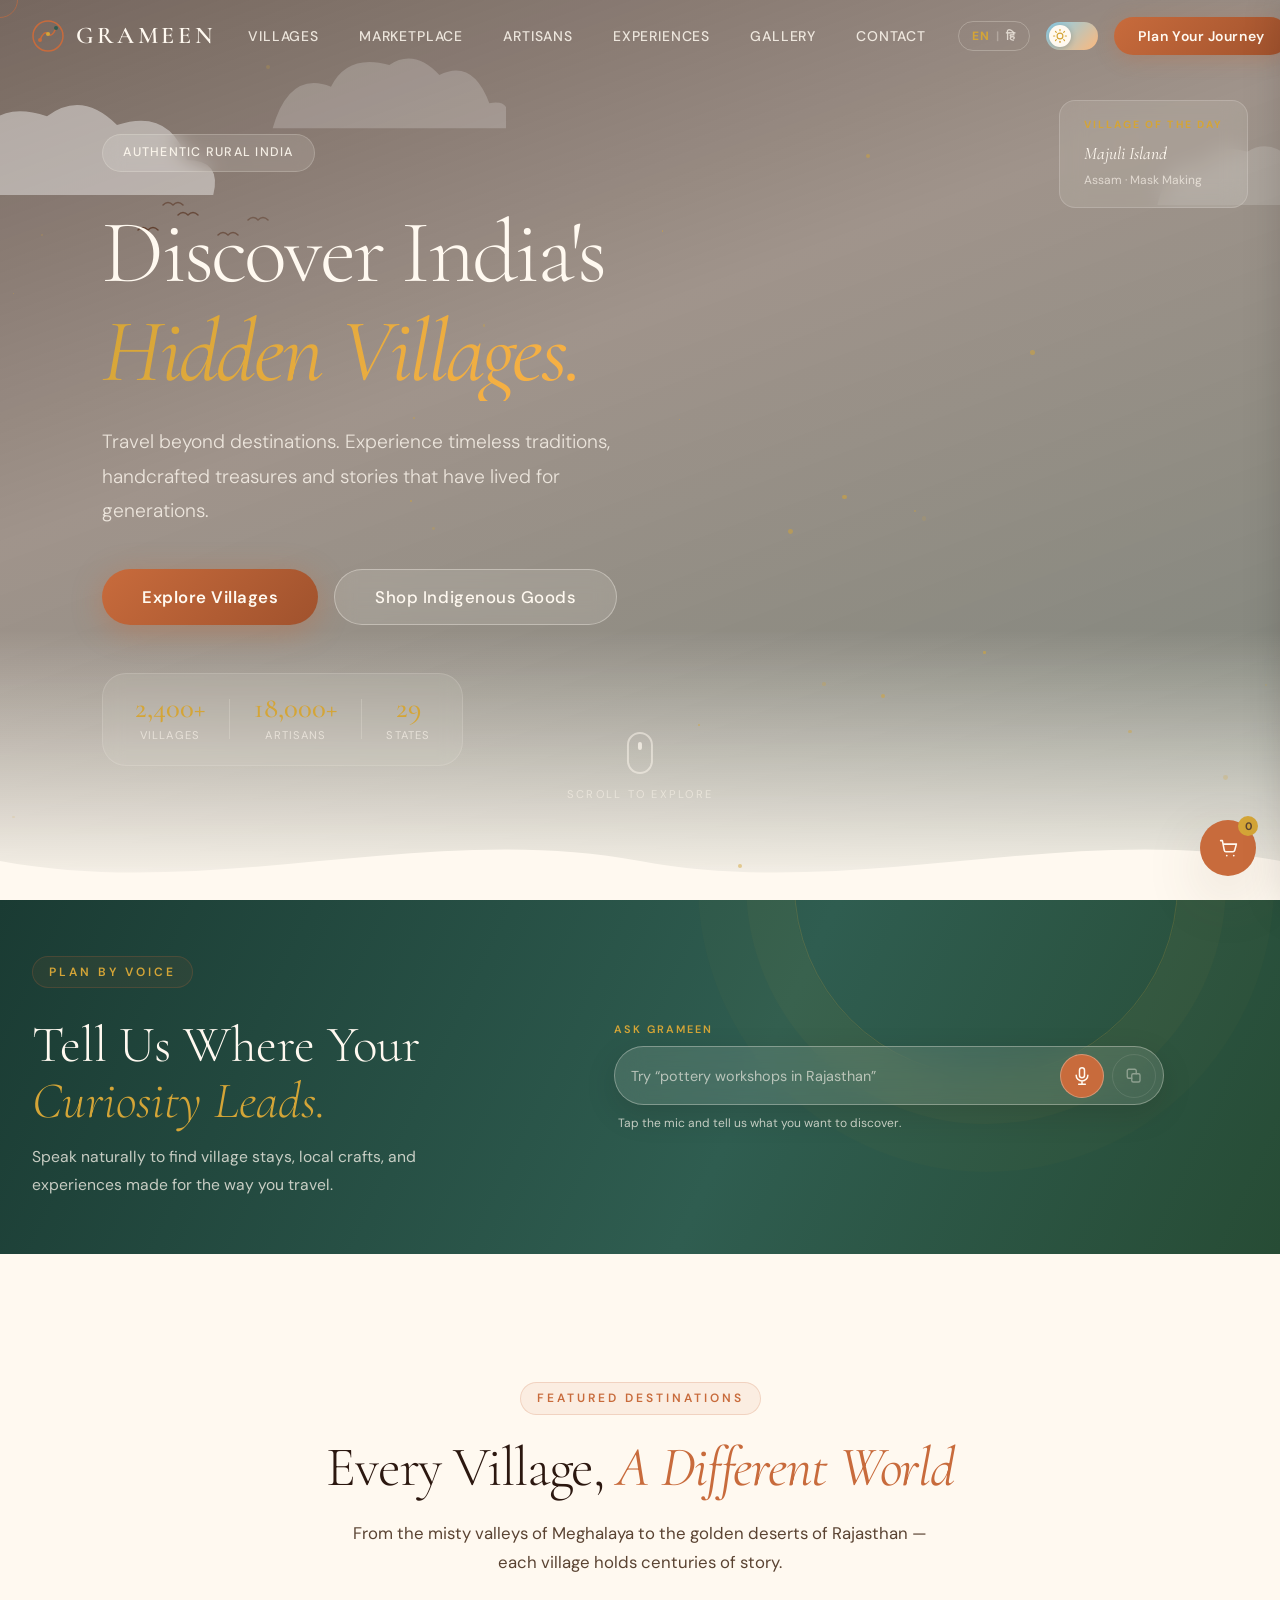
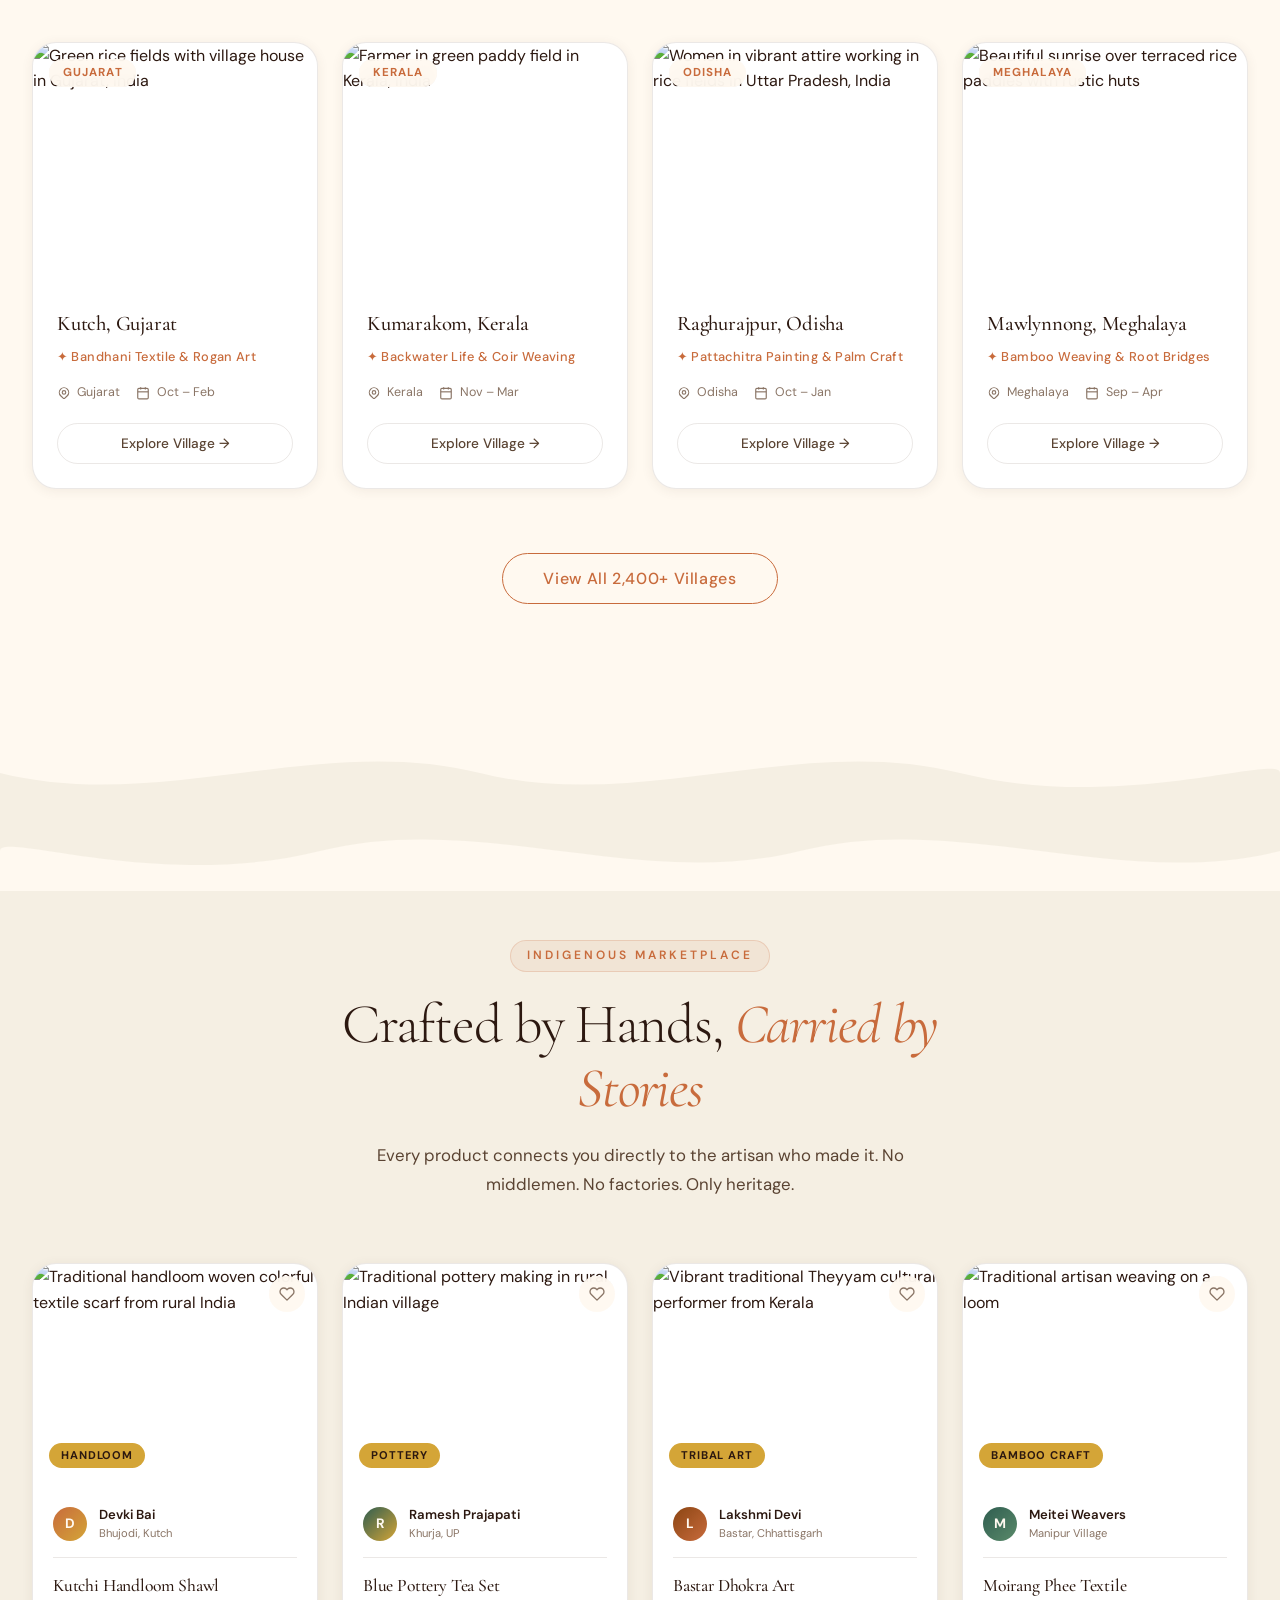
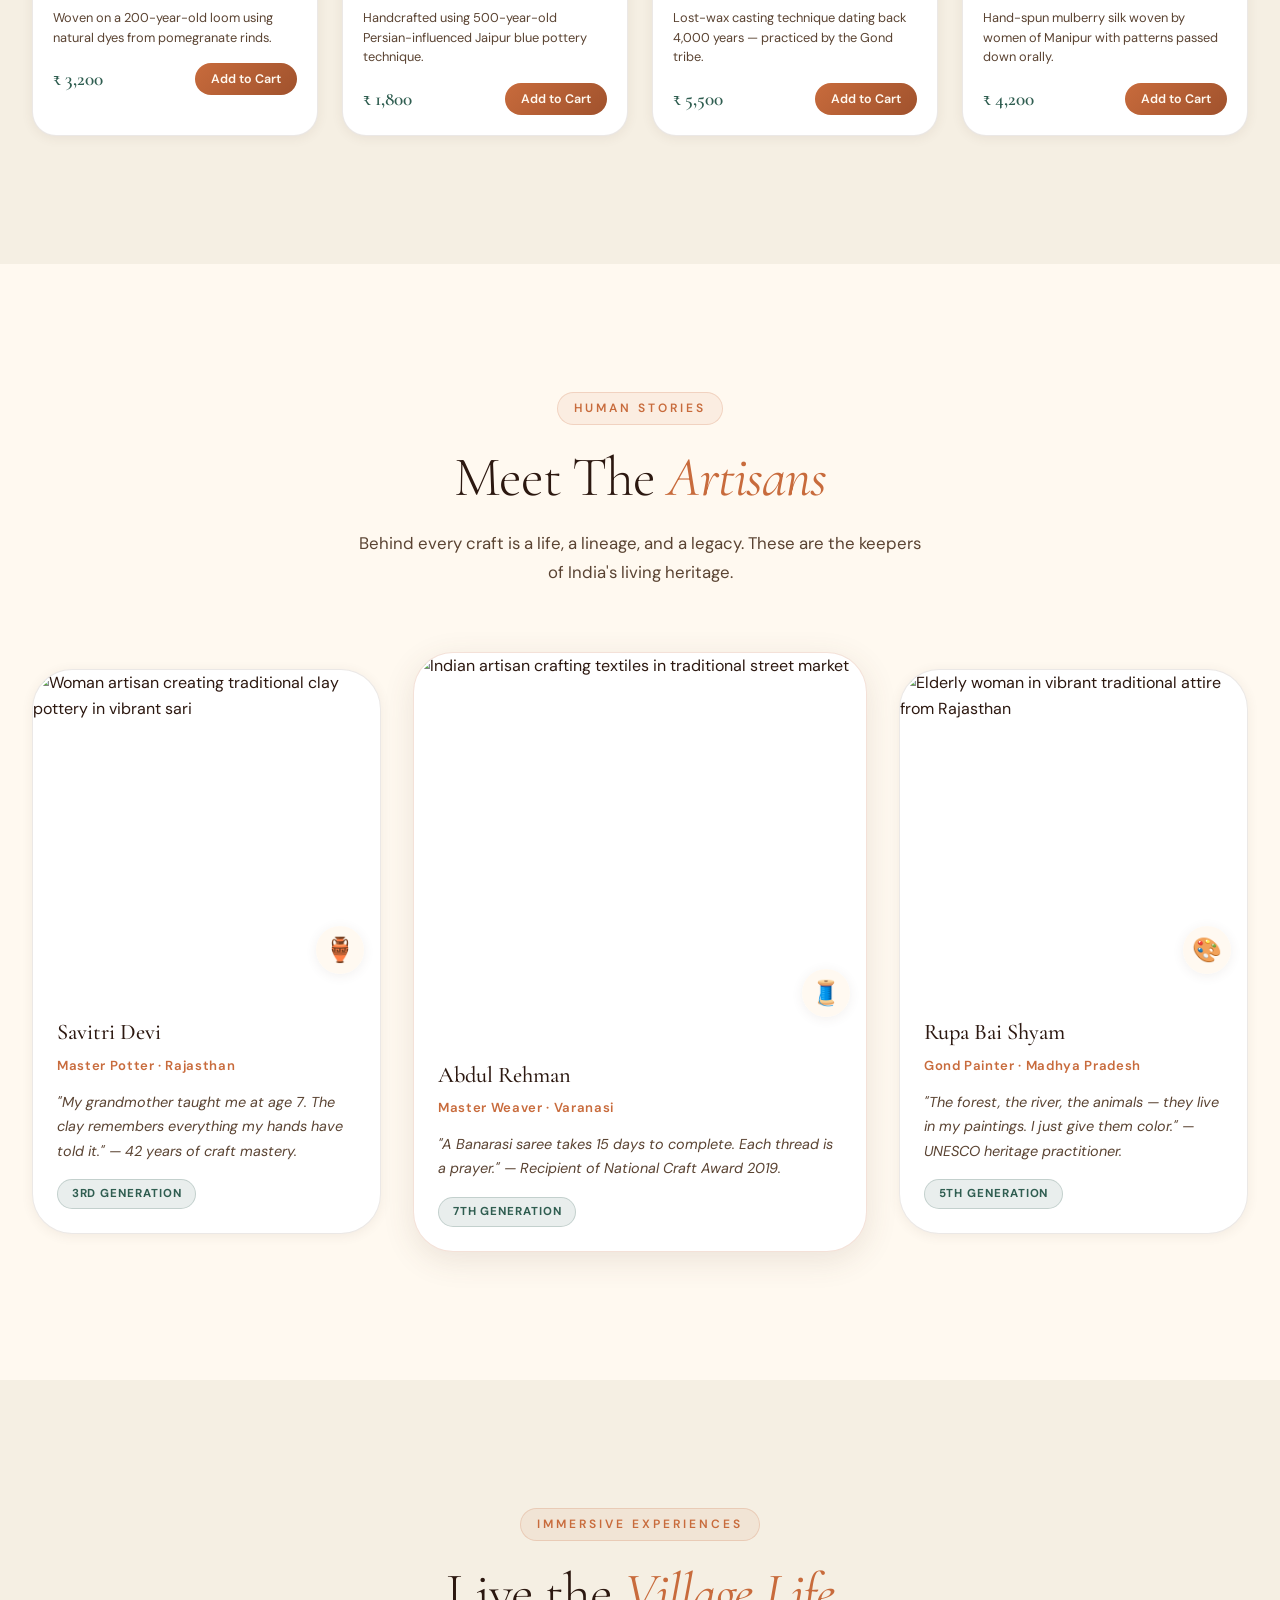
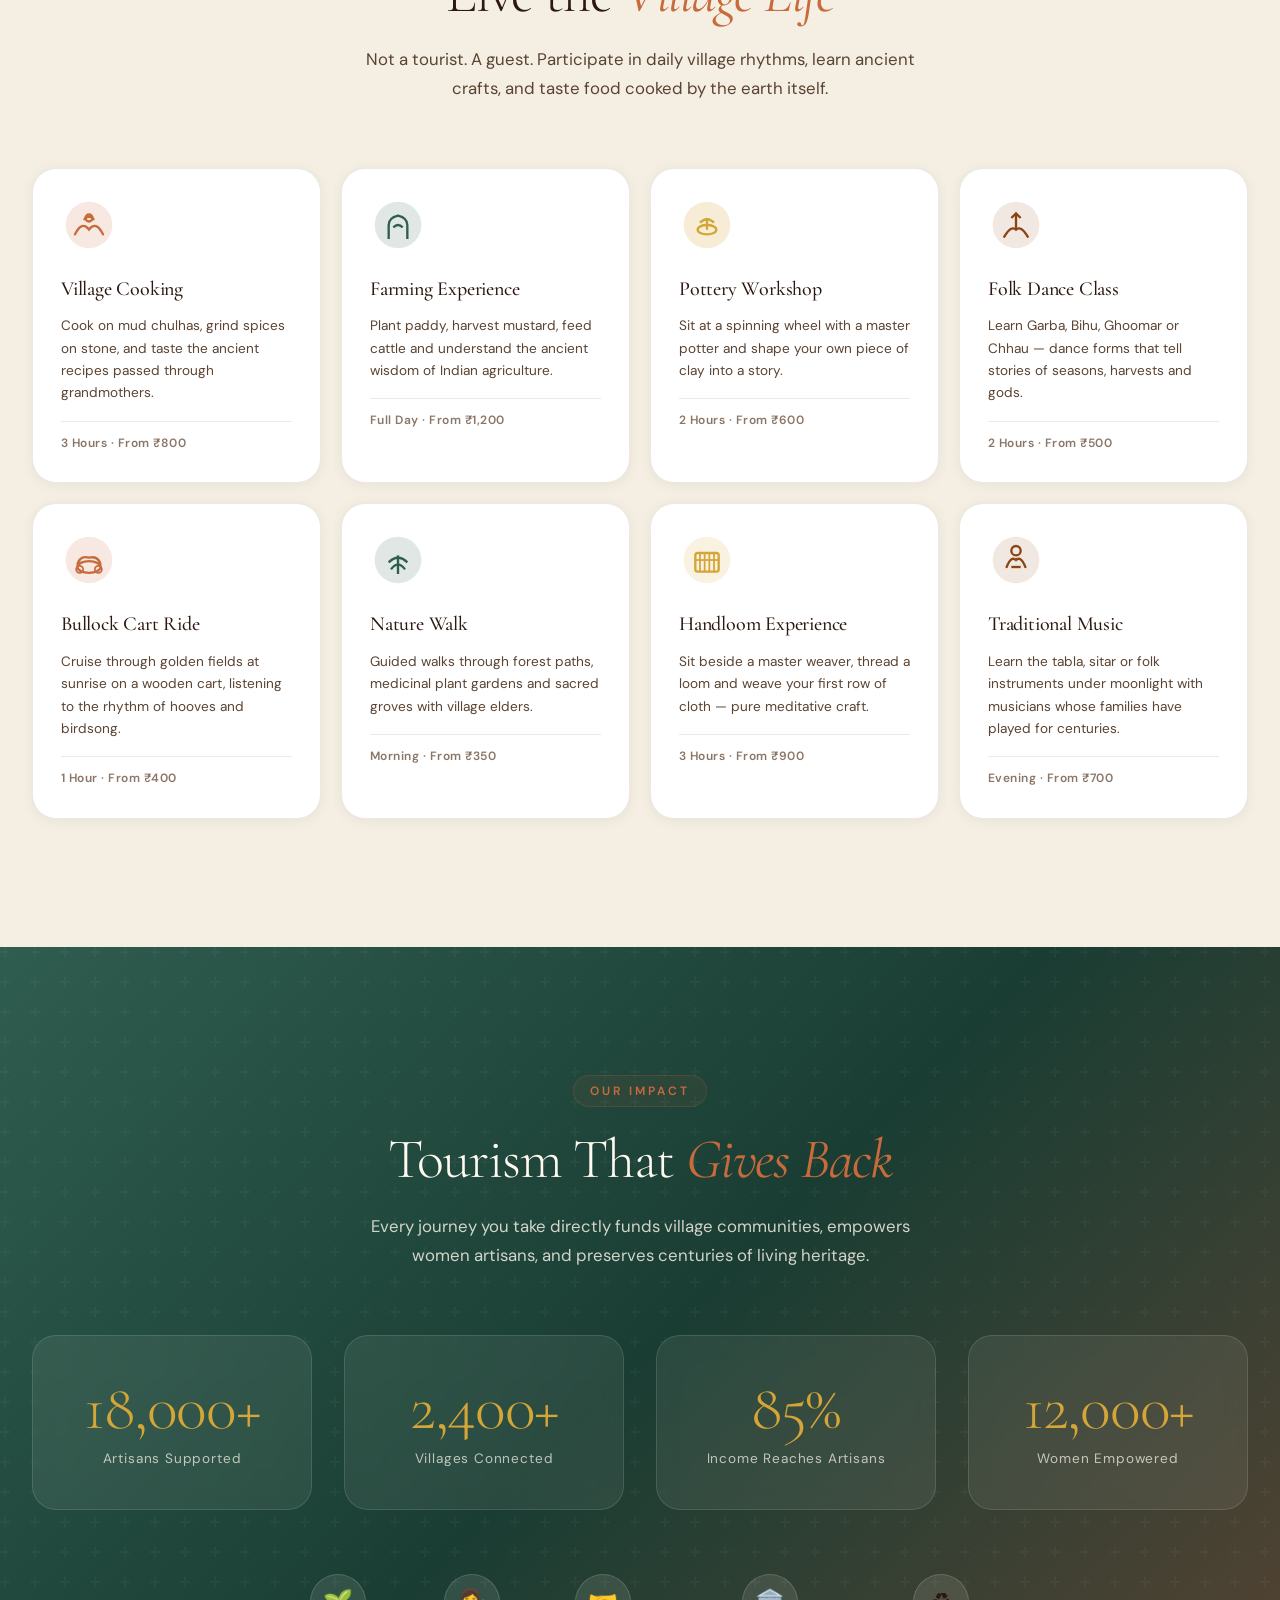
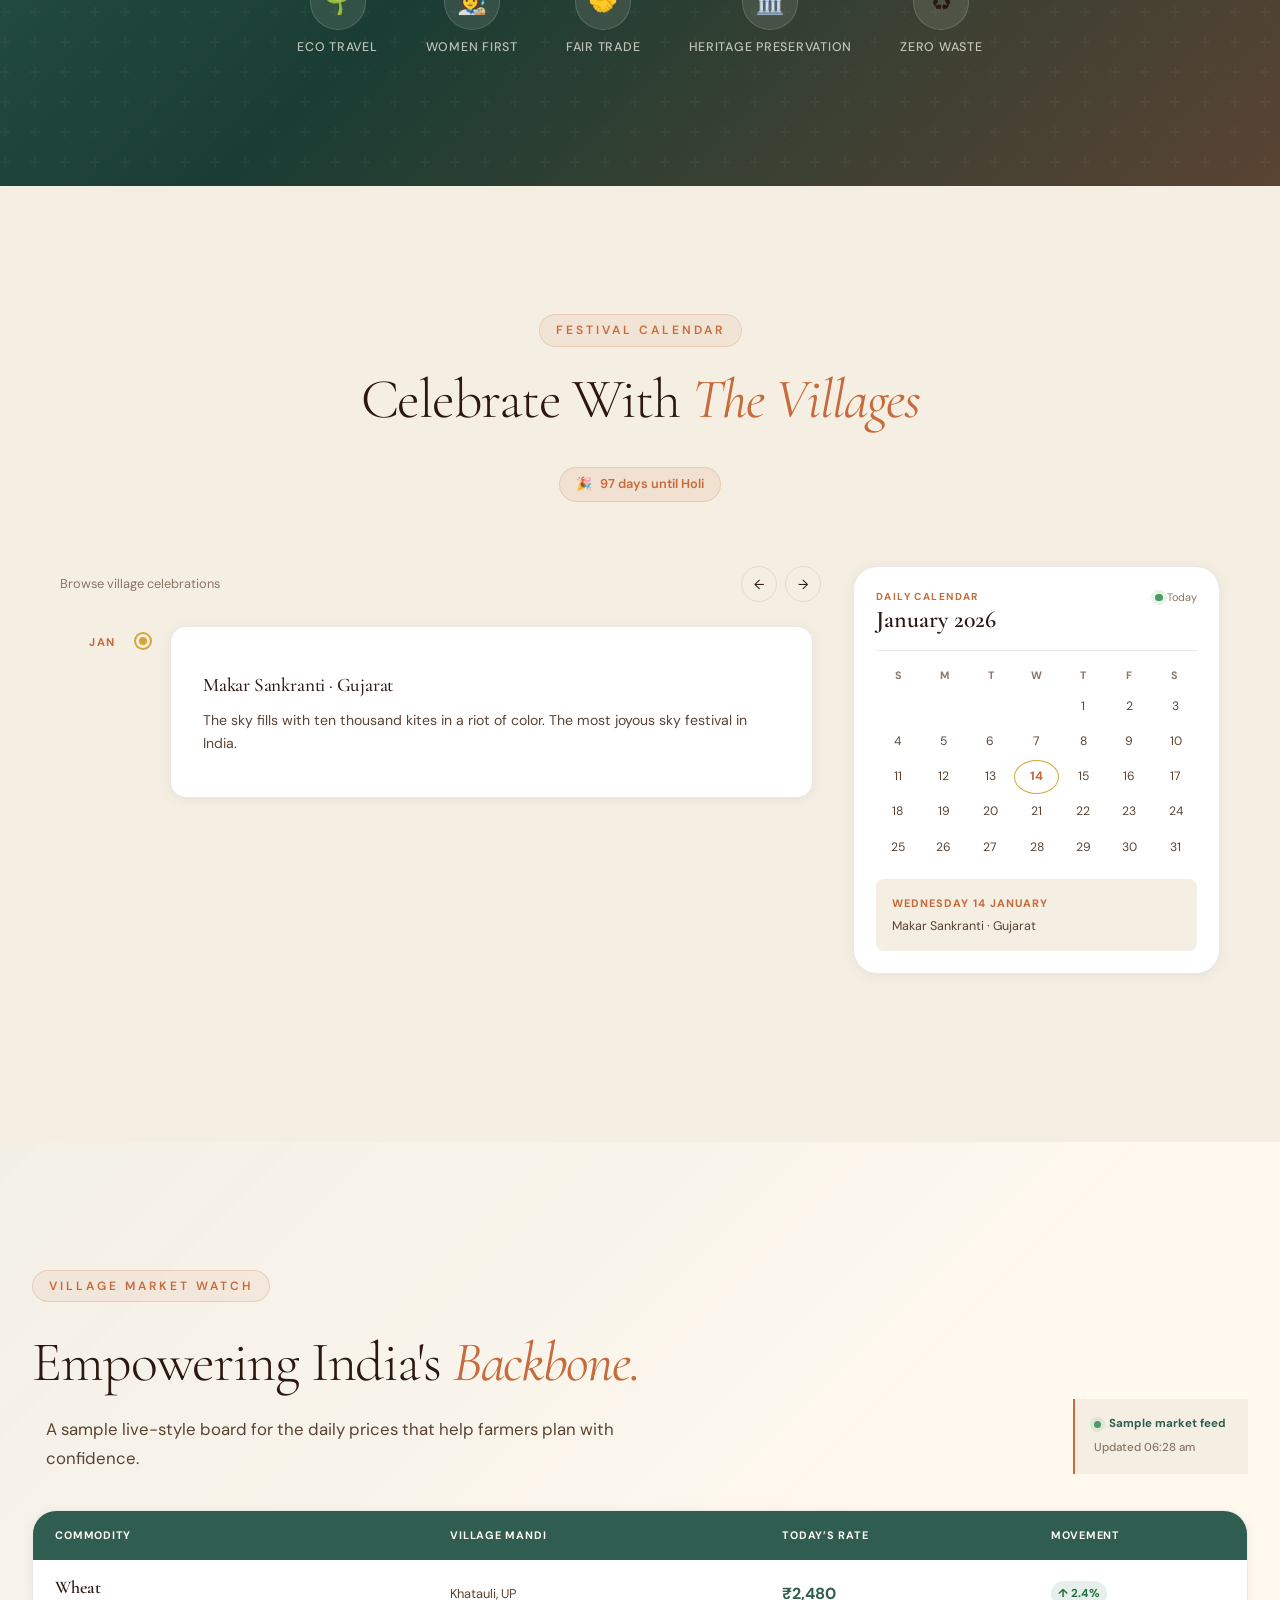
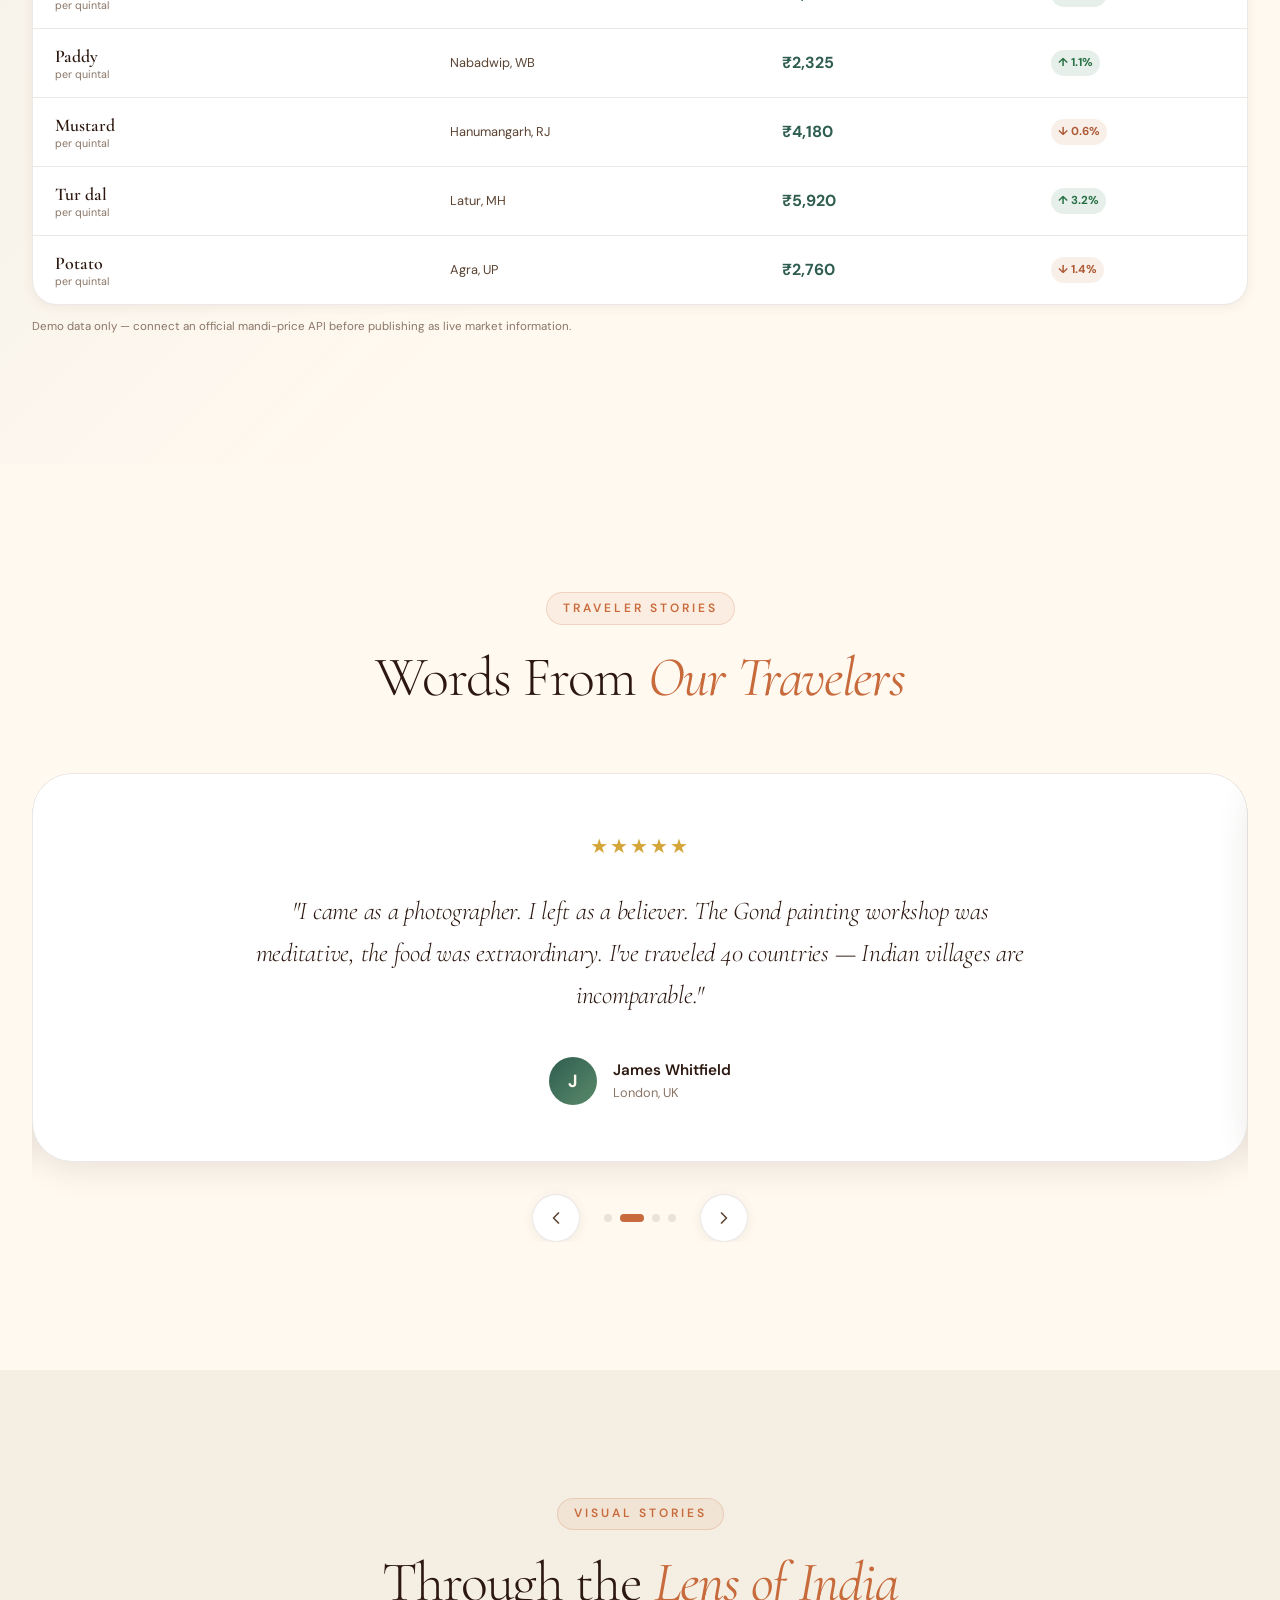
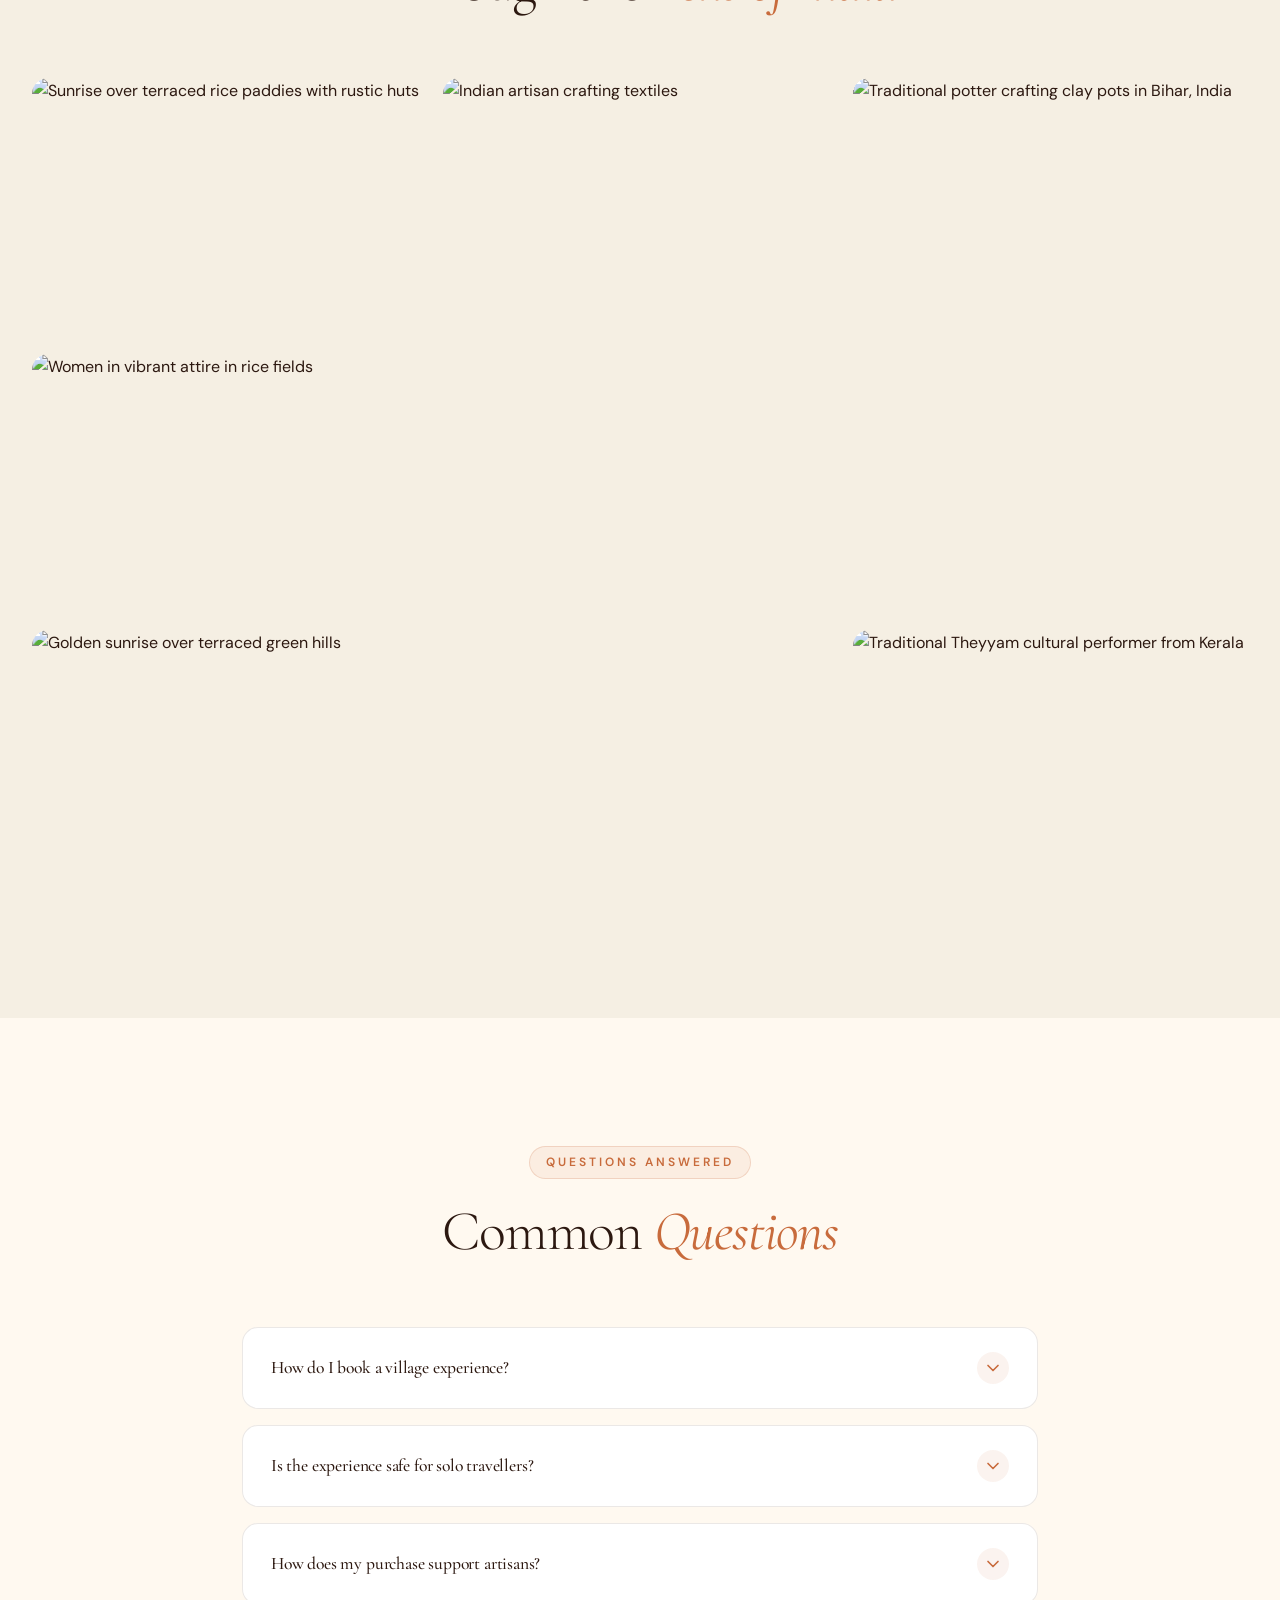
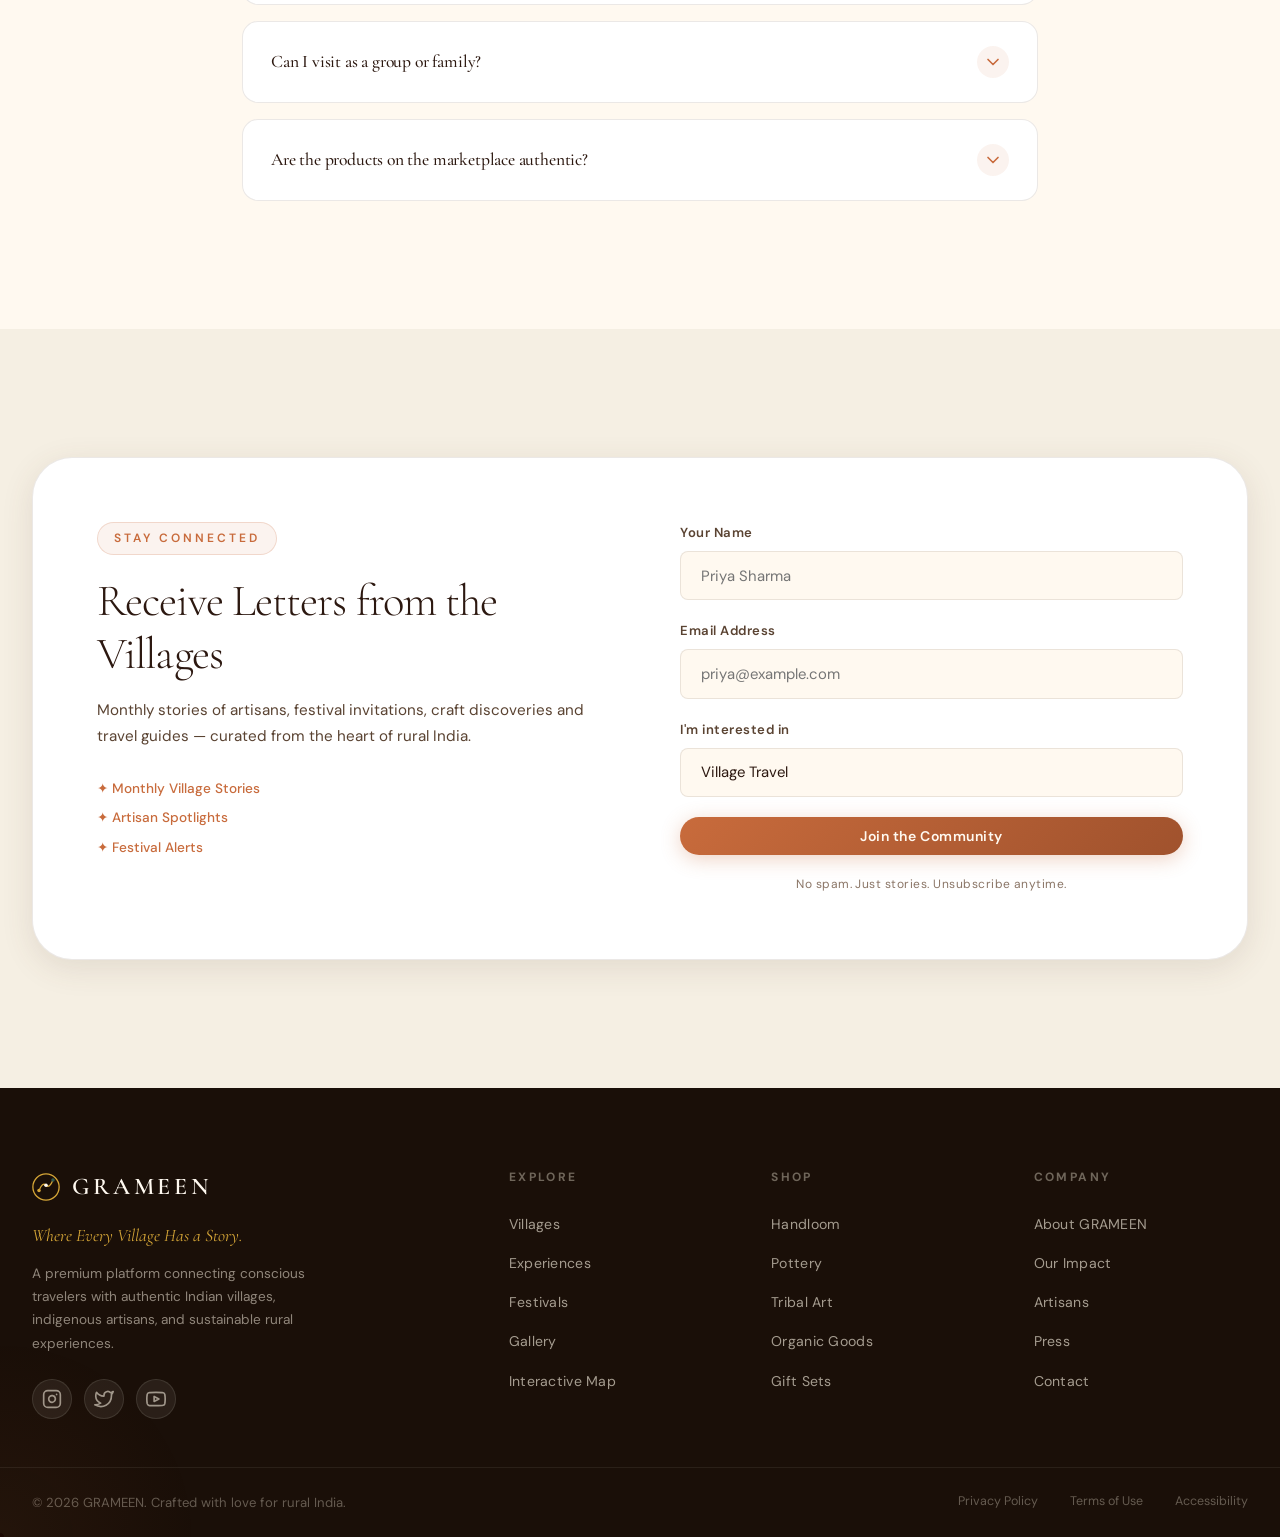
==== commit 06b6e184: "Rename sample.html to index.html" ====
--- a/index.html
+++ b/index.html
@@ -231,6 +231,10 @@
               <svg width="20" height="20" viewBox="0 0 24 24" fill="none" aria-hidden="true"><rect x="9" y="2" width="6" height="12" rx="3" stroke="currentColor" stroke-width="1.8"/><path d="M5 11a7 7 0 0 0 14 0M12 18v4M8 22h8" stroke="currentColor" stroke-width="1.8" stroke-linecap="round"/></svg>
               <span class="sr-only">Start voice search</span>
             </button>
+            <button class="voice-search-copy" id="voiceSearchCopy" type="button" aria-label="Copy voice text" title="Copy voice text" disabled>
+              <svg width="18" height="18" viewBox="0 0 24 24" fill="none" aria-hidden="true"><rect x="9" y="9" width="11" height="11" rx="2" stroke="currentColor" stroke-width="1.8"/><path d="M15 9V5a2 2 0 0 0-2-2H5a2 2 0 0 0-2 2v8a2 2 0 0 0 2 2h4" stroke="currentColor" stroke-width="1.8" stroke-linecap="round"/></svg>
+              <span class="sr-only">Copy voice text</span>
+            </button>
           </div>
           <p class="voice-search-status" id="voiceSearchStatus" role="status" aria-live="polite" data-i18n="voiceSearchHint">Tap the mic and tell us what you want to discover.</p>
         </form>
@@ -405,7 +409,7 @@
             <p class="product-story" data-i18n="product1Story">Woven on a 200-year-old loom using natural dyes from pomegranate rinds.</p>
             <div class="product-footer">
               <span class="product-price" data-i18n="product1Price">₹ 3,200</span>
-              <button class="product-add-btn" data-i18n="addToCart">Add to Cart</button>
+              <button class="product-add-btn" data-product-id="shawl" data-i18n="addToCart">Add to Cart</button>
             </div>
           </div>
         </article>
@@ -433,7 +437,7 @@
             <p class="product-story" data-i18n="product2Story">Handcrafted using 500-year-old Persian-influenced Jaipur blue pottery technique.</p>
             <div class="product-footer">
               <span class="product-price" data-i18n="product2Price">₹ 1,800</span>
-              <button class="product-add-btn" data-i18n="addToCart">Add to Cart</button>
+              <button class="product-add-btn" data-product-id="tea-set" data-i18n="addToCart">Add to Cart</button>
             </div>
           </div>
         </article>
@@ -461,7 +465,7 @@
             <p class="product-story" data-i18n="product3Story">Lost-wax casting technique dating back 4,000 years — practiced by the Gond tribe.</p>
             <div class="product-footer">
               <span class="product-price" data-i18n="product3Price">₹ 5,500</span>
-              <button class="product-add-btn" data-i18n="addToCart">Add to Cart</button>
+              <button class="product-add-btn" data-product-id="dhokra" data-i18n="addToCart">Add to Cart</button>
             </div>
           </div>
         </article>
@@ -489,7 +493,7 @@
             <p class="product-story" data-i18n="product4Story">Hand-spun mulberry silk woven by women of Manipur with patterns passed down orally.</p>
             <div class="product-footer">
               <span class="product-price" data-i18n="product4Price">₹ 4,200</span>
-              <button class="product-add-btn" data-i18n="addToCart">Add to Cart</button>
+              <button class="product-add-btn" data-product-id="textile" data-i18n="addToCart">Add to Cart</button>
             </div>
           </div>
         </article>
@@ -768,7 +772,14 @@
           <em data-i18n="festivalTitle2"> The Villages</em>
         </h2>
       </div>
-      <div class="festival-timeline">
+      <div class="festival-calendar-layout">
+        <div class="festival-slider">
+          <div class="festival-slider-controls" aria-label="Festival calendar controls">
+            <p>Browse village celebrations</p>
+            <div><button id="festivalPrev" type="button" aria-label="Previous festival">←</button><button id="festivalNext" type="button" aria-label="Next festival">→</button></div>
+          </div>
+          <div class="festival-slider-window">
+      <div class="festival-timeline" id="festivalTimeline">
         <div class="festival-item reveal">
           <div class="festival-month">JAN</div>
           <div class="festival-dot"></div>
@@ -818,6 +829,34 @@
           </div>
         </div>
       </div>
+          </div>
+        </div>
+        <aside class="daily-calendar reveal" aria-label="Daily calendar">
+          <div class="daily-calendar-head"><div><span>DAILY CALENDAR</span><h3 id="dailyCalendarMonth">August 2026</h3></div><div class="calendar-live-dot"><i></i> Today</div></div>
+          <div class="calendar-weekdays" aria-hidden="true"><span>S</span><span>M</span><span>T</span><span>W</span><span>T</span><span>F</span><span>S</span></div>
+          <div class="calendar-days" id="calendarDays"></div>
+          <div class="calendar-note"><span class="calendar-note-date" id="calendarSelectedDate"></span><p id="calendarFestivalNote">Select a festival to see it on the calendar.</p></div>
+        </aside>
+      </div>
+    </div>
+  </section>
+
+  <!-- ===== VILLAGE MANDI RATES ===== -->
+  <section class="section mandi-section" id="mandi-rates" aria-labelledby="mandi-title">
+    <div class="container">
+      <div class="mandi-heading reveal">
+        <div><div class="section-tag">Village Market Watch</div><h2 class="section-title" id="mandi-title"><span>Empowering India's</span><em> Backbone.</em></h2><p class="section-subtitle">A sample live-style board for the daily prices that help farmers plan with confidence.</p></div>
+        <div class="mandi-status"><span><i></i> Sample market feed</span><strong id="mandiUpdated">Updated just now</strong></div>
+      </div>
+      <div class="mandi-board reveal">
+        <div class="mandi-board-head"><span>Commodity</span><span>Village mandi</span><span>Today’s rate</span><span>Movement</span></div>
+        <div class="mandi-row" data-base-rate="2480"><strong>Wheat <small>per quintal</small></strong><span>Khatauli, UP</span><b>₹2,480</b><em class="up">↑ 2.4%</em></div>
+        <div class="mandi-row" data-base-rate="2325"><strong>Paddy <small>per quintal</small></strong><span>Nabadwip, WB</span><b>₹2,325</b><em class="up">↑ 1.1%</em></div>
+        <div class="mandi-row" data-base-rate="4180"><strong>Mustard <small>per quintal</small></strong><span>Hanumangarh, RJ</span><b>₹4,180</b><em class="down">↓ 0.6%</em></div>
+        <div class="mandi-row" data-base-rate="5920"><strong>Tur dal <small>per quintal</small></strong><span>Latur, MH</span><b>₹5,920</b><em class="up">↑ 3.2%</em></div>
+        <div class="mandi-row" data-base-rate="2760"><strong>Potato <small>per quintal</small></strong><span>Agra, UP</span><b>₹2,760</b><em class="down">↓ 1.4%</em></div>
+      </div>
+      <p class="mandi-disclaimer">Demo data only — connect an official mandi-price API before publishing as live market information.</p>
     </div>
   </section>
 
@@ -1140,6 +1179,44 @@
   </footer>
 
   <!-- ===== BACK TO TOP ===== -->
+  <!-- ===== SHOPPING CART & CHECKOUT ===== -->
+  <button class="cart-fab" id="cartToggle" type="button" aria-label="Open cart" aria-expanded="false">
+    <svg width="21" height="21" viewBox="0 0 24 24" fill="none" aria-hidden="true"><path d="M3 3h2l2.2 11.2a2 2 0 0 0 2 1.6h7.9a2 2 0 0 0 1.9-1.4L21 7H6" stroke="currentColor" stroke-width="1.8" stroke-linecap="round" stroke-linejoin="round"/><circle cx="10" cy="20" r="1" fill="currentColor"/><circle cx="18" cy="20" r="1" fill="currentColor"/></svg>
+    <span class="cart-count" id="cartCount" aria-live="polite">0</span>
+  </button>
+  <div class="cart-scrim" id="cartScrim" aria-hidden="true"></div>
+  <aside class="cart-drawer" id="cartDrawer" aria-label="Shopping cart" aria-hidden="true">
+    <div class="cart-drawer-header"><div><span class="cart-eyebrow">GRAMEEN MARKET</span><h2>Your cart</h2></div><button class="cart-close" id="cartClose" type="button" aria-label="Close cart">×</button></div>
+    <div class="cart-items" id="cartItems"></div>
+    <div class="cart-empty" id="cartEmpty"><span>✦</span><p>Your cart is waiting for a story.</p><button id="cartContinue" type="button">Explore products</button></div>
+    <div class="cart-summary" id="cartSummary">
+      <div><span>Subtotal</span><strong id="cartSubtotal">₹0</strong></div>
+      <small>Complimentary shipping across India</small>
+      <button class="cart-checkout" id="checkoutButton" type="button">Proceed to checkout</button>
+    </div>
+  </aside>
+  <div class="checkout-layer" id="checkoutLayer" aria-hidden="true">
+    <section class="checkout-card" role="dialog" aria-modal="true" aria-labelledby="checkoutTitle">
+      <button class="checkout-close" id="checkoutClose" type="button" aria-label="Close checkout">×</button>
+      <div class="checkout-heading"><span>Secure demo checkout</span><h2 id="checkoutTitle">A few details, then it’s yours.</h2><p>This is a sample checkout—no payment will be taken.</p></div>
+      <form id="checkoutForm" class="checkout-form">
+        <label>Full name<input name="name" autocomplete="name" required placeholder="Priya Sharma"></label>
+        <label>Email address<input name="email" type="email" autocomplete="email" required placeholder="priya@example.com"></label>
+        <label>Delivery address<textarea name="address" autocomplete="street-address" required placeholder="House no., street, city, PIN code"></textarea></label>
+        <div class="checkout-total"><span>Order total</span><strong id="checkoutTotal">₹0</strong></div>
+        <button class="cart-checkout" type="submit">Place demo order</button>
+      </form>
+    </section>
+  </div>
+  <div class="order-complete" id="orderComplete" aria-hidden="true">
+    <section class="order-complete-card" role="dialog" aria-modal="true" aria-labelledby="orderCompleteTitle">
+      <div class="order-check">✓</div><span>ORDER CONFIRMED</span><h2 id="orderCompleteTitle">Thank you for supporting a living craft.</h2>
+      <p id="orderCompleteMessage">Your order is confirmed.</p><div class="order-number" id="orderNumber"></div>
+      <button class="cart-checkout" id="continueShopping" type="button">Continue exploring</button>
+    </section>
+  </div>
+
+  <!-- ===== BACK TO TOP ===== -->
   <button class="back-to-top" id="backToTop" aria-label="Back to top">
     <svg width="20" height="20" viewBox="0 0 24 24" fill="none" aria-hidden="true"><path d="M18 15l-6-6-6 6" stroke="currentColor" stroke-width="2" stroke-linecap="round" stroke-linejoin="round"/></svg>
   </button>
--- a/style.css
+++ b/style.css
@@ -1028,6 +1028,14 @@
 
 .voice-search-mic:hover { background: var(--rust); transform: scale(1.06); }
 
+.voice-search-copy {
+  display: grid; place-items: center; width: 2.75rem; height: 2.75rem; flex: 0 0 2.75rem;
+  border: 1px solid rgba(255,249,240,0.28); border-radius: 50%; color: var(--cream);
+  transition: transform var(--transition-fast), background var(--transition-fast), opacity var(--transition-fast);
+}
+.voice-search-copy:hover:not(:disabled) { background: rgba(255,249,240,0.16); transform: scale(1.06); }
+.voice-search-copy:disabled { opacity: 0.38; cursor: not-allowed; }
+
 .voice-search-mic.is-listening {
   background: var(--mustard);
   color: var(--earth);
@@ -1047,6 +1055,40 @@
 }
 
 .voice-search-status.is-error { color: #FFD0BA; }
+
+/* Voice planner — night theme */
+[data-theme="night"] .voice-discovery-section {
+  background:
+    radial-gradient(ellipse 65% 130% at 88% 0%, rgba(212,165,55,0.12) 0%, transparent 66%),
+    linear-gradient(115deg, #0B1517 0%, #10231F 54%, #142017 100%);
+  border-top: 1px solid rgba(212,165,55,0.1);
+  border-bottom: 1px solid rgba(212,165,55,0.1);
+}
+
+[data-theme="night"] .voice-discovery-section::before {
+  border-color: rgba(212,165,55,0.14);
+  box-shadow: 0 0 0 3rem rgba(47,93,80,0.1), 0 0 0 6rem rgba(212,165,55,0.02);
+}
+
+[data-theme="night"] .voice-search-control {
+  background: rgba(13,17,23,0.62);
+  border-color: rgba(212,165,55,0.26);
+  box-shadow: 0 10px 32px rgba(0,0,0,0.26);
+}
+
+[data-theme="night"] .voice-search-control:focus-within {
+  background: rgba(26,35,50,0.78);
+  border-color: var(--mustard);
+  box-shadow: 0 0 0 3px rgba(212,165,55,0.16), 0 10px 32px rgba(0,0,0,0.3);
+}
+
+[data-theme="night"] .voice-search-mic {
+  background: #A95532;
+  border-color: rgba(240,232,216,0.18);
+}
+
+[data-theme="night"] .voice-search-mic:hover { background: var(--terracotta); }
+[data-theme="night"] .voice-search-mic.is-listening { background: var(--mustard); }
 
 .sr-only {
   position: absolute;
@@ -1434,6 +1476,22 @@
 
 .product-add-btn:hover { transform: scale(1.05); box-shadow: 0 4px 15px rgba(200,107,60,0.35); }
 
+/* ===== CART & CHECKOUT ===== */
+.cart-fab { position: fixed; right: 1.5rem; bottom: 1.5rem; z-index: 1002; display:flex; align-items:center; justify-content:center; width:3.5rem; height:3.5rem; border-radius:50%; background:var(--terracotta); color:var(--cream); box-shadow:var(--shadow-lg); cursor:pointer; }
+.cart-count { position:absolute; top:-.25rem; right:-.15rem; min-width:1.25rem; height:1.25rem; padding:0 .25rem; border-radius:1rem; display:grid; place-items:center; background:var(--mustard); color:var(--earth); font-size:.68rem; font-weight:700; }
+.cart-scrim, .checkout-layer, .order-complete { position:fixed; inset:0; opacity:0; visibility:hidden; transition:opacity .25s ease, visibility .25s ease; }
+.cart-scrim { z-index:1100; background:rgba(24,15,10,.55); backdrop-filter:blur(3px); }
+.cart-scrim.is-open, .checkout-layer.is-open, .order-complete.is-open { opacity:1; visibility:visible; }
+.cart-drawer { position:fixed; top:0; right:0; z-index:1101; width:min(100%, 430px); height:100dvh; padding:1.5rem; display:flex; flex-direction:column; background:var(--bg-card); box-shadow:-12px 0 45px rgba(20,10,4,.22); transform:translateX(105%); transition:transform .32s ease; }
+.cart-drawer.is-open { transform:translateX(0); }
+.cart-drawer-header { display:flex; justify-content:space-between; padding-bottom:1.25rem; border-bottom:1px solid var(--border-color); }.cart-drawer-header h2 { font:600 2rem var(--font-display); }.cart-eyebrow,.checkout-heading>span,.order-complete-card>span { color:var(--terracotta); font-size:.68rem; font-weight:700; letter-spacing:.16em; }.cart-close,.checkout-close { font-size:2rem; line-height:1; color:var(--text-primary); cursor:pointer; }
+.cart-items { flex:1; overflow:auto; padding:.75rem 0; }.cart-line { display:grid; grid-template-columns:1fr auto; gap:.75rem; padding:1rem 0; border-bottom:1px solid var(--border-color); }.cart-line h3 { font:600 1.12rem var(--font-display); }.cart-line-price { color:var(--forest); font-weight:700; }.cart-line-actions { display:flex; align-items:center; gap:.45rem; margin-top:.5rem; }.qty-btn { width:1.65rem; height:1.65rem; border:1px solid var(--border-color); border-radius:50%; color:var(--text-primary); cursor:pointer; }.remove-item { color:var(--terracotta); font-size:.75rem; margin-left:.35rem; cursor:pointer; }
+.cart-empty { flex:1; display:grid; place-content:center; text-align:center; gap:.7rem; color:var(--text-secondary); }.cart-empty span { color:var(--mustard); font-size:1.6rem; }.cart-empty button { color:var(--terracotta); font-weight:700; cursor:pointer; }.cart-summary { border-top:1px solid var(--border-color); padding-top:1rem; }.cart-summary>div,.checkout-total { display:flex; justify-content:space-between; font-size:1rem; }.cart-summary strong,.checkout-total strong { font:700 1.5rem var(--font-display); color:var(--forest); }.cart-summary small { display:block; color:var(--text-muted); margin:.35rem 0 1rem; }
+.cart-empty[hidden], .cart-summary[hidden] { display: none; }
+.cart-checkout { width:100%; padding:.85rem 1rem; border-radius:2rem; background:linear-gradient(135deg,var(--terracotta),var(--rust)); color:var(--cream); font-weight:700; cursor:pointer; }.cart-checkout:hover { filter:brightness(1.06); transform:translateY(-1px); }
+.checkout-layer,.order-complete { z-index:1200; display:grid; place-items:center; padding:1rem; background:rgba(24,15,10,.62); backdrop-filter:blur(6px); }.checkout-card,.order-complete-card { position:relative; width:min(100%, 540px); max-height:92dvh; overflow:auto; padding:2rem; border-radius:var(--radius-lg); background:var(--bg-card); box-shadow:var(--shadow-lg); }.checkout-heading h2,.order-complete-card h2 { font:600 clamp(2rem,6vw,3rem) var(--font-display); line-height:1; margin:.4rem 0 .65rem; }.checkout-heading p,.order-complete-card p { color:var(--text-secondary); }.checkout-close { position:absolute; top:1rem; right:1rem; }.checkout-form { display:grid; gap:1rem; margin-top:1.5rem; }.checkout-form label { display:grid; gap:.35rem; color:var(--text-secondary); font-size:.82rem; font-weight:600; }.checkout-form input,.checkout-form textarea { width:100%; padding:.8rem; border:1px solid var(--border-color); border-radius:var(--radius-sm); background:var(--bg-primary); color:var(--text-primary); font:inherit; }.checkout-form textarea { min-height:5rem; resize:vertical; }.checkout-total { padding:1rem 0; border-top:1px solid var(--border-color); }.order-complete-card { text-align:center; padding:3rem 2rem; }.order-check { width:4.5rem; height:4.5rem; display:grid; place-items:center; margin:0 auto 1rem; border-radius:50%; background:var(--forest); color:var(--cream); font-size:2rem; }.order-number { margin:1.25rem 0; padding:.7rem; background:var(--bg-secondary); border-radius:var(--radius-sm); color:var(--text-secondary); font-size:.85rem; }
+@media (max-width: 640px) { .cart-fab { right:1rem; bottom:1rem; }.cart-drawer { padding:1.25rem; }.checkout-card { padding:1.5rem; } }
+
 /* ===== ARTISANS SECTION ===== */
 .artisans-grid {
   display: grid;
@@ -1780,6 +1838,16 @@
   line-height: 1.6;
 }
 
+/* Festival carousel with companion daily calendar */
+.festival-calendar-layout { display:grid; grid-template-columns:minmax(0,1.35fr) minmax(290px,.65fr); gap:2rem; align-items:start; max-width:1160px; margin:0 auto; }
+.festival-slider-window { overflow:hidden; border-radius:var(--radius-lg); }
+.festival-slider-controls { display:flex; align-items:center; justify-content:space-between; margin:0 0 1rem; }.festival-slider-controls p { color:var(--text-muted); font-size:.8rem; }.festival-slider-controls div { display:flex; gap:.5rem; }.festival-slider-controls button { width:2.25rem; height:2.25rem; border:1px solid var(--border-color); border-radius:50%; color:var(--text-primary); cursor:pointer; }.festival-slider-controls button:hover { background:var(--terracotta); color:var(--cream); border-color:var(--terracotta); }
+.festival-slider .festival-timeline { display:flex; max-width:none; margin:0; padding:0; transition:transform .55s cubic-bezier(.4,0,.2,1); }.festival-slider .festival-timeline::before { display:none; }.festival-slider .festival-item { min-width:100%; display:grid; grid-template-columns:3rem 14px 1fr; gap:1.25rem; margin:0; padding:.5rem; }.festival-slider .festival-card { min-height:172px; display:flex; flex-direction:column; justify-content:center; }.festival-slider .festival-card:hover { transform:none; }
+.daily-calendar { padding:1.35rem; border:1px solid var(--border-color); border-radius:var(--radius-lg); background:var(--bg-card); box-shadow:var(--shadow-sm); }.daily-calendar-head { display:flex; align-items:start; justify-content:space-between; gap:.5rem; padding-bottom:1rem; border-bottom:1px solid var(--border-color); }.daily-calendar-head span { display:block; color:var(--terracotta); font-size:.63rem; font-weight:700; letter-spacing:.14em; }.daily-calendar-head h3 { font:600 1.5rem var(--font-display); }.calendar-live-dot { display:flex; align-items:center; gap:.3rem; color:var(--text-muted); font-size:.68rem; }.calendar-live-dot i,.mandi-status i { width:.45rem; height:.45rem; border-radius:50%; background:#4c9a65; box-shadow:0 0 0 4px rgba(76,154,101,.12); }.calendar-weekdays,.calendar-days { display:grid; grid-template-columns:repeat(7,1fr); text-align:center; }.calendar-weekdays { padding:1rem 0 .4rem; color:var(--text-muted); font-size:.67rem; font-weight:700; }.calendar-days { gap:.2rem; }.calendar-days span { height:2rem; display:grid; place-items:center; border-radius:50%; font-size:.76rem; color:var(--text-secondary); }.calendar-days .is-today { background:var(--terracotta); color:var(--cream); font-weight:700; }.calendar-days .is-festival { outline:1px solid var(--mustard); color:var(--terracotta); font-weight:800; }.calendar-days .is-empty { visibility:hidden; }.calendar-note { margin-top:1rem; padding:1rem; border-radius:var(--radius-sm); background:var(--bg-secondary); }.calendar-note-date { display:block; color:var(--terracotta); font-size:.68rem; font-weight:800; letter-spacing:.09em; text-transform:uppercase; }.calendar-note p { margin-top:.25rem; color:var(--text-secondary); font-size:.78rem; line-height:1.5; }
+
+/* Village mandi-rate sample board */
+.mandi-section { background:linear-gradient(135deg, rgba(47,93,80,.06), transparent 58%), var(--bg-primary); }.mandi-heading { display:flex; align-items:end; justify-content:space-between; gap:2rem; margin-bottom:2.25rem; }.mandi-heading .section-title { margin-top:.5rem; }.mandi-heading .section-subtitle { margin-top:.75rem; }.mandi-status { display:grid; gap:.35rem; min-width:175px; padding:1rem 1.2rem; border-left:2px solid var(--terracotta); background:var(--bg-secondary); }.mandi-status span { display:flex; align-items:center; gap:.45rem; color:var(--forest); font-size:.72rem; font-weight:700; }.mandi-status strong { color:var(--text-muted); font-size:.72rem; font-weight:500; }.mandi-board { overflow:hidden; border:1px solid var(--border-color); border-radius:var(--radius-lg); background:var(--bg-card); box-shadow:var(--shadow-sm); }.mandi-board-head,.mandi-row { display:grid; grid-template-columns:1.2fr 1fr .8fr .55fr; gap:1rem; align-items:center; padding:1rem 1.4rem; }.mandi-board-head { background:var(--forest); color:var(--cream); font-size:.68rem; font-weight:700; letter-spacing:.07em; text-transform:uppercase; }.mandi-row { border-bottom:1px solid var(--border-color); transition:background var(--transition-fast); }.mandi-row:last-child { border:0; }.mandi-row:hover { background:var(--bg-secondary); }.mandi-row strong { font:600 1.12rem var(--font-display); }.mandi-row small { display:block; color:var(--text-muted); font:400 .67rem var(--font-body); }.mandi-row>span { color:var(--text-secondary); font-size:.8rem; }.mandi-row b { color:var(--forest); }.mandi-row em { width:max-content; padding:.22rem .45rem; border-radius:1rem; font-size:.72rem; font-style:normal; font-weight:700; }.mandi-row .up { color:#267044; background:rgba(38,112,68,.11); }.mandi-row .down { color:#ad5935; background:rgba(200,107,60,.11); }.mandi-disclaimer { margin-top:.8rem; color:var(--text-muted); font-size:.72rem; }
+
 /* ===== TESTIMONIALS ===== */
 .testimonials-section { overflow: hidden; }
 
@@ -2448,6 +2516,12 @@
   .festival-item { gap: 0.75rem; }
   .festival-month { width: 2.5rem; font-size: 0.62rem; }
 
+  .festival-calendar-layout { grid-template-columns:1fr; gap:1.25rem; }
+  .festival-slider .festival-item { grid-template-columns:2.25rem 12px 1fr; gap:.75rem; padding:.25rem; }
+  .festival-slider .festival-card { min-height:160px; padding:1.25rem; }
+  .mandi-heading { display:grid; gap:1rem; }.mandi-status { width:max-content; }
+  .mandi-board { overflow-x:auto; }.mandi-board-head,.mandi-row { min-width:590px; padding:1rem; }
+
   .testimonial-card { padding: 2rem 1.5rem; }
 
   .footer-grid { grid-template-columns: 1fr; }
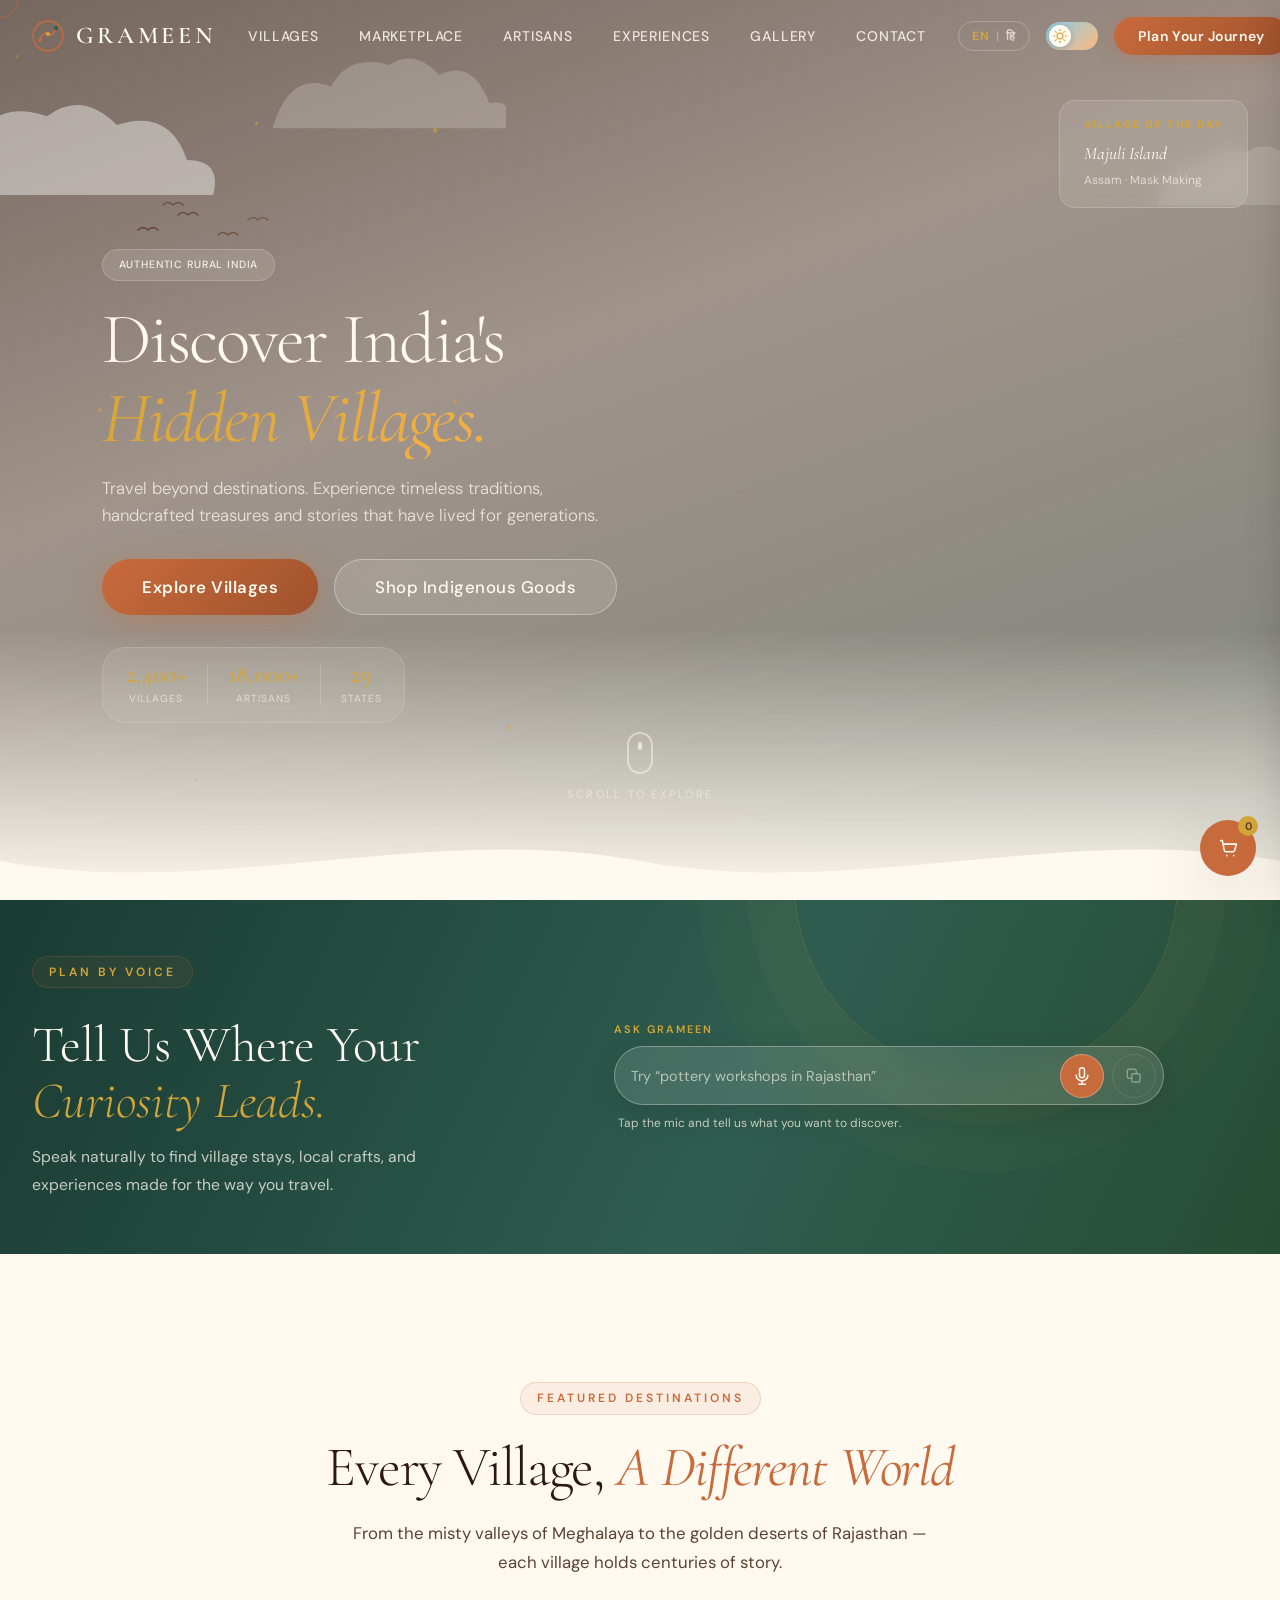
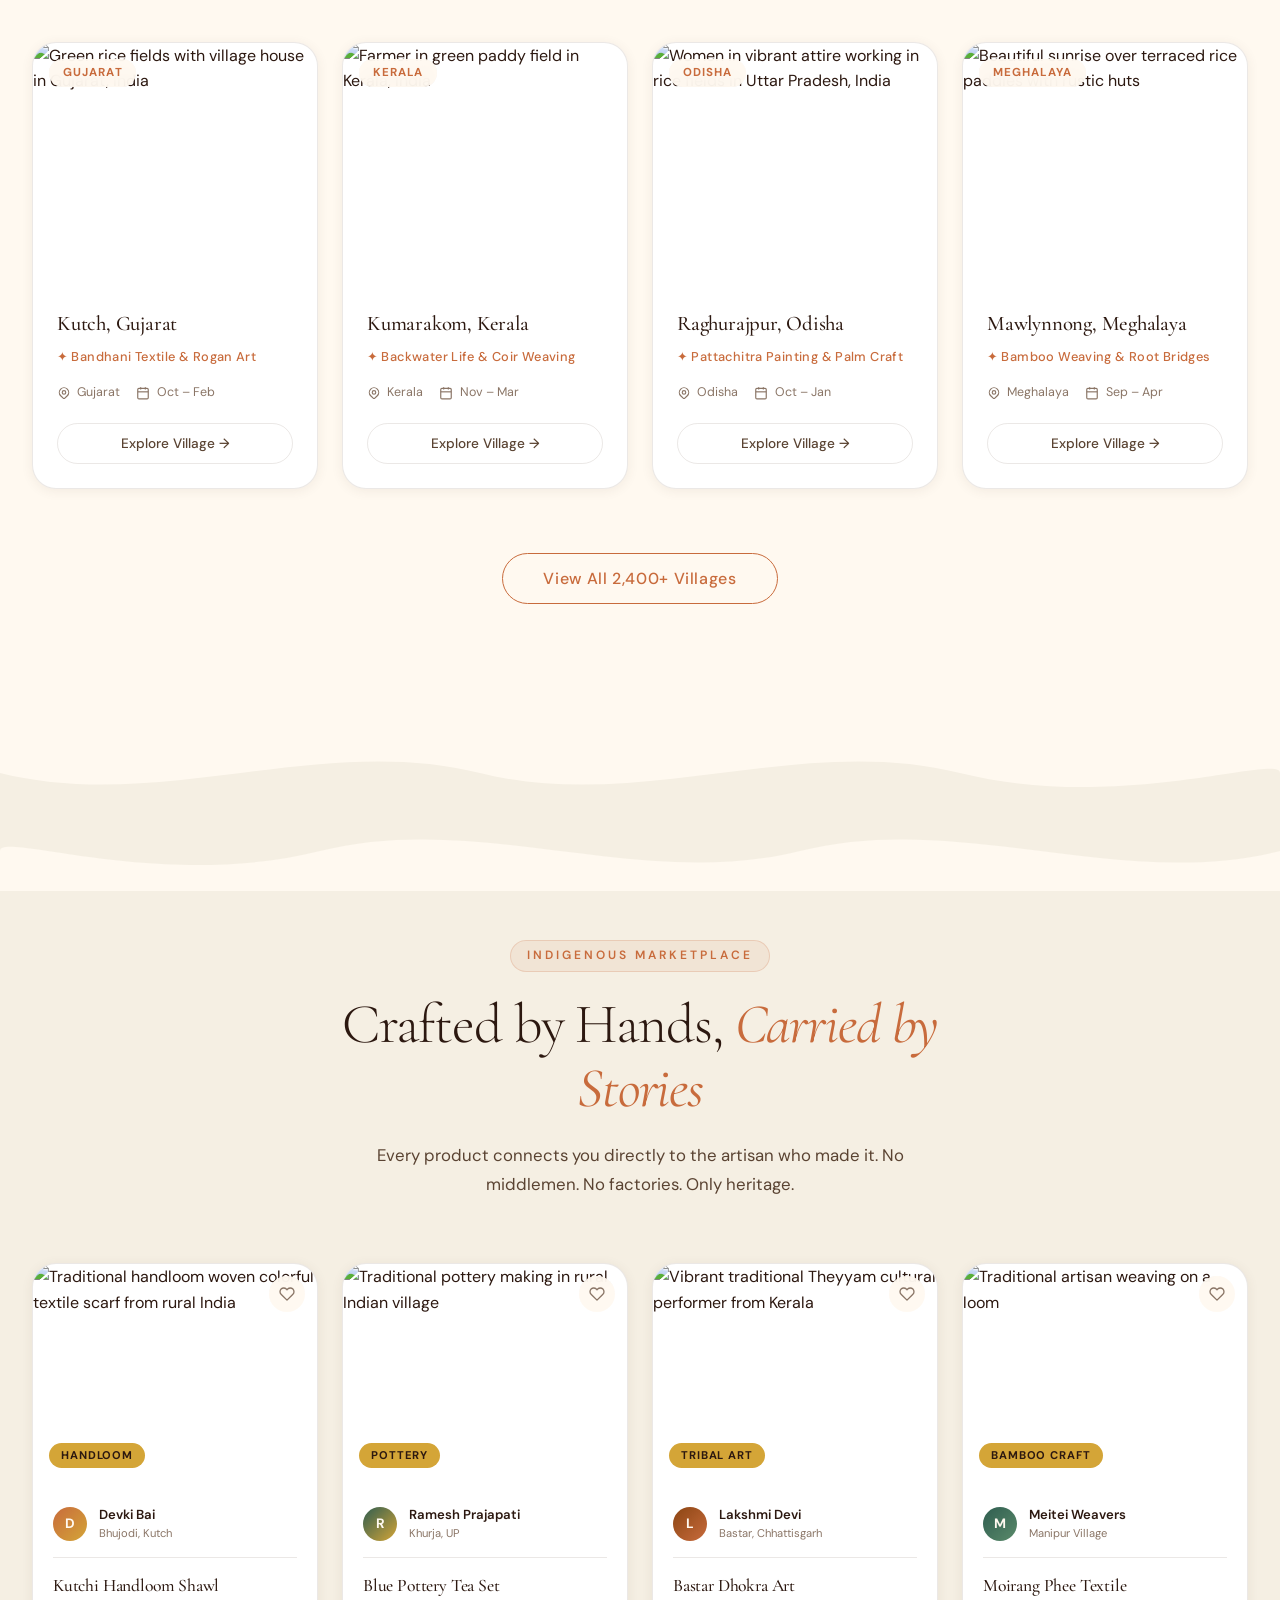
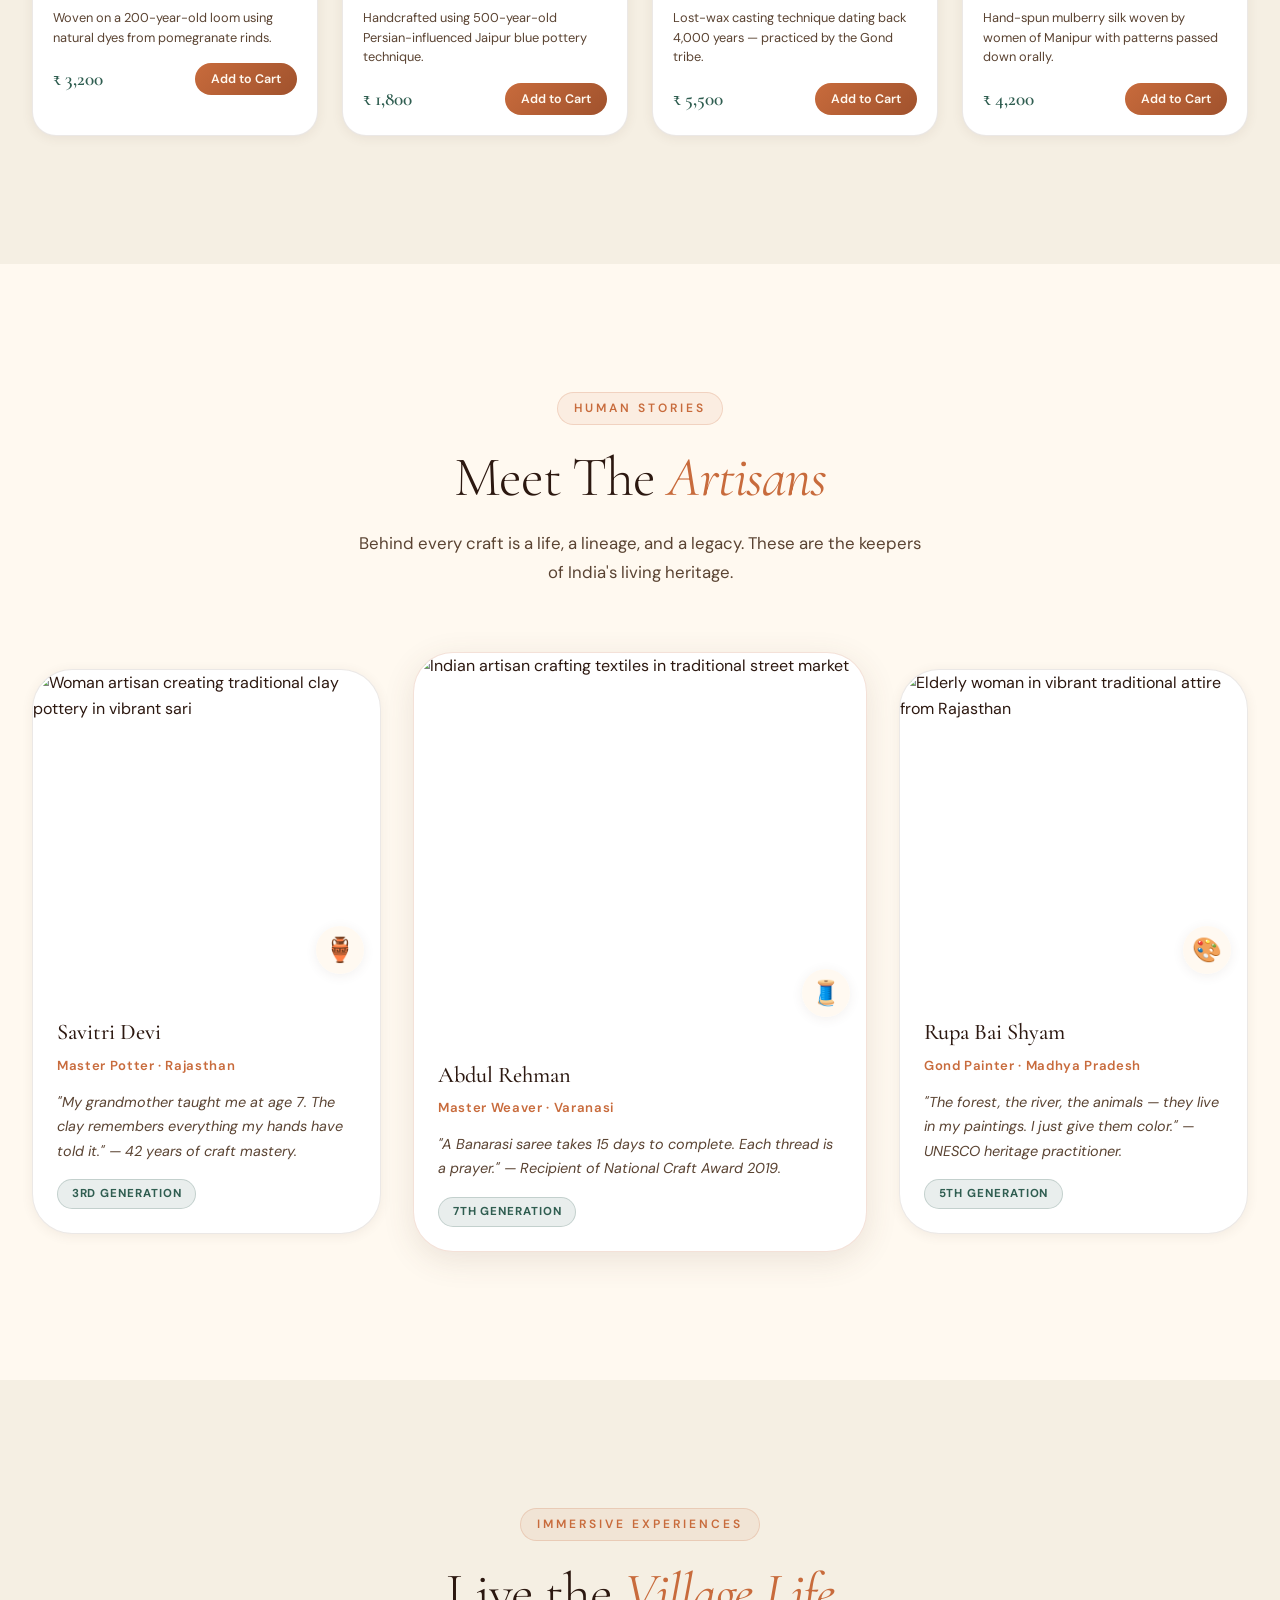
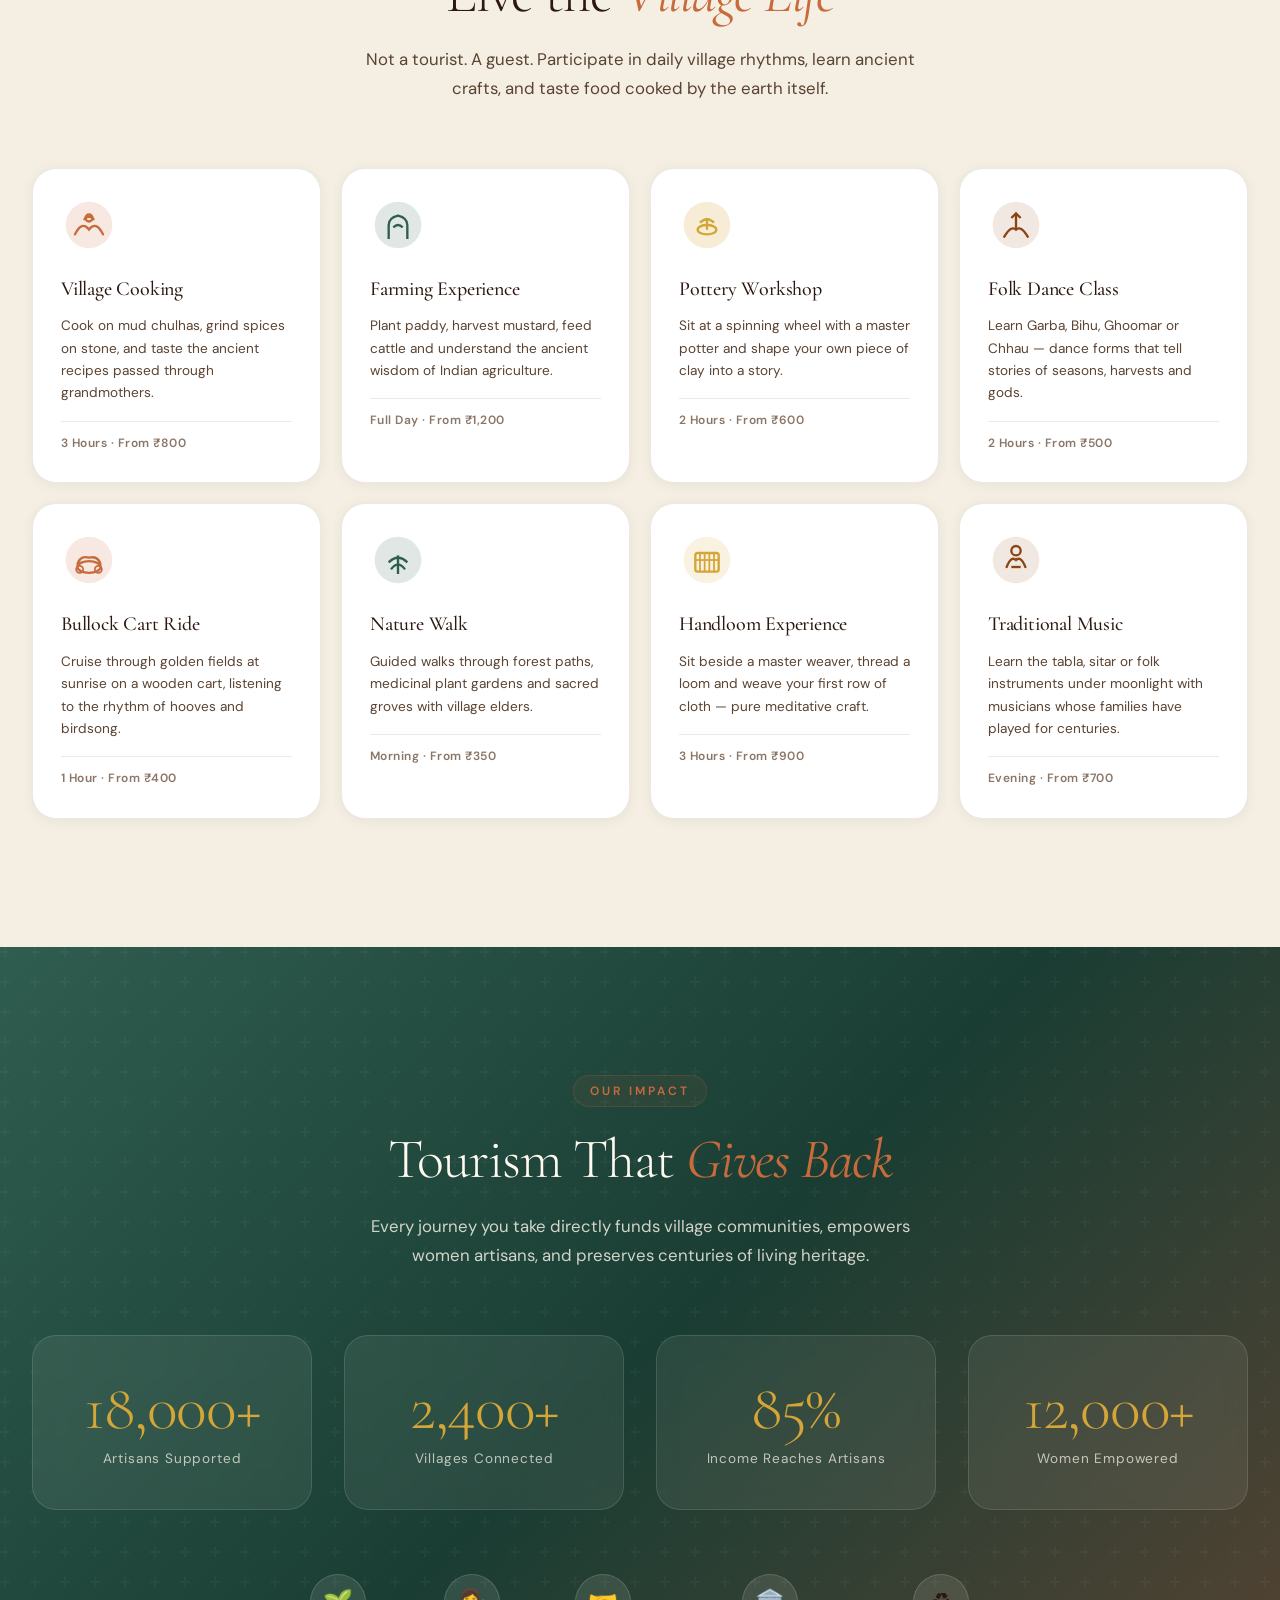
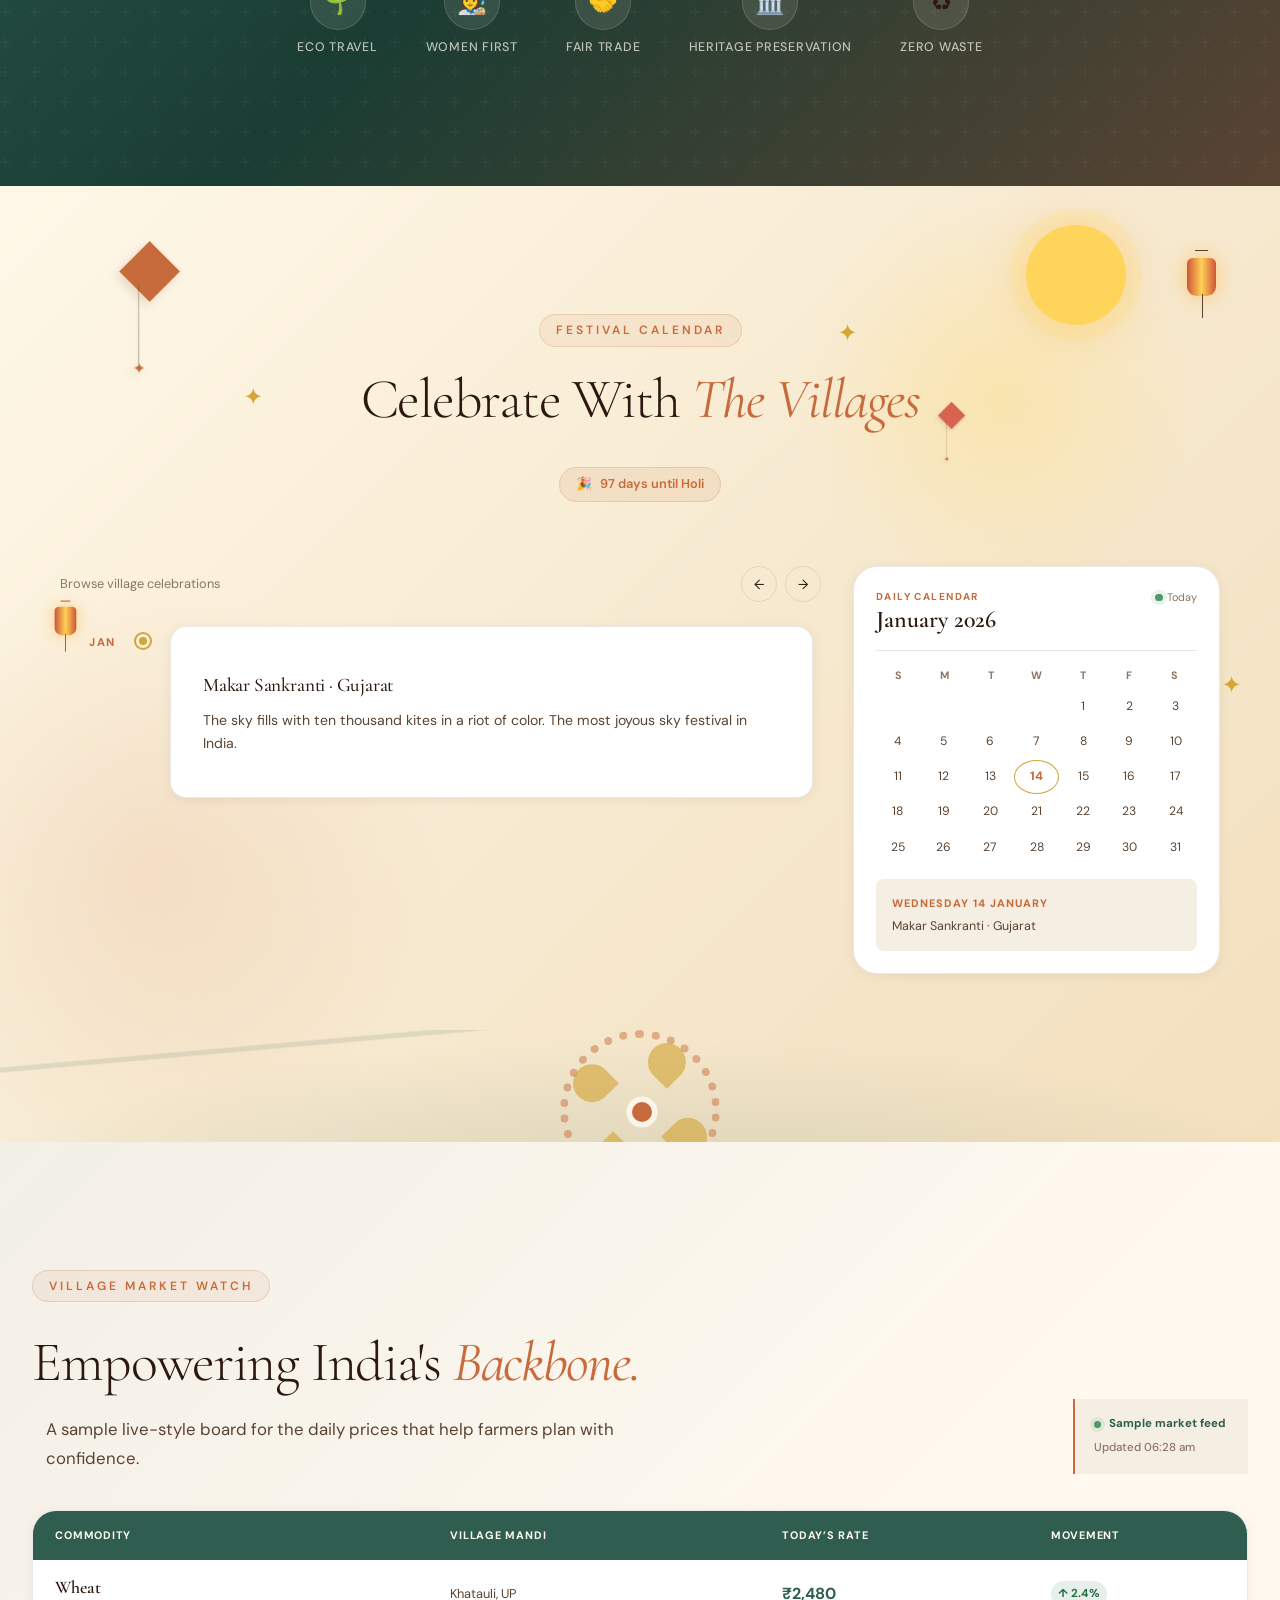
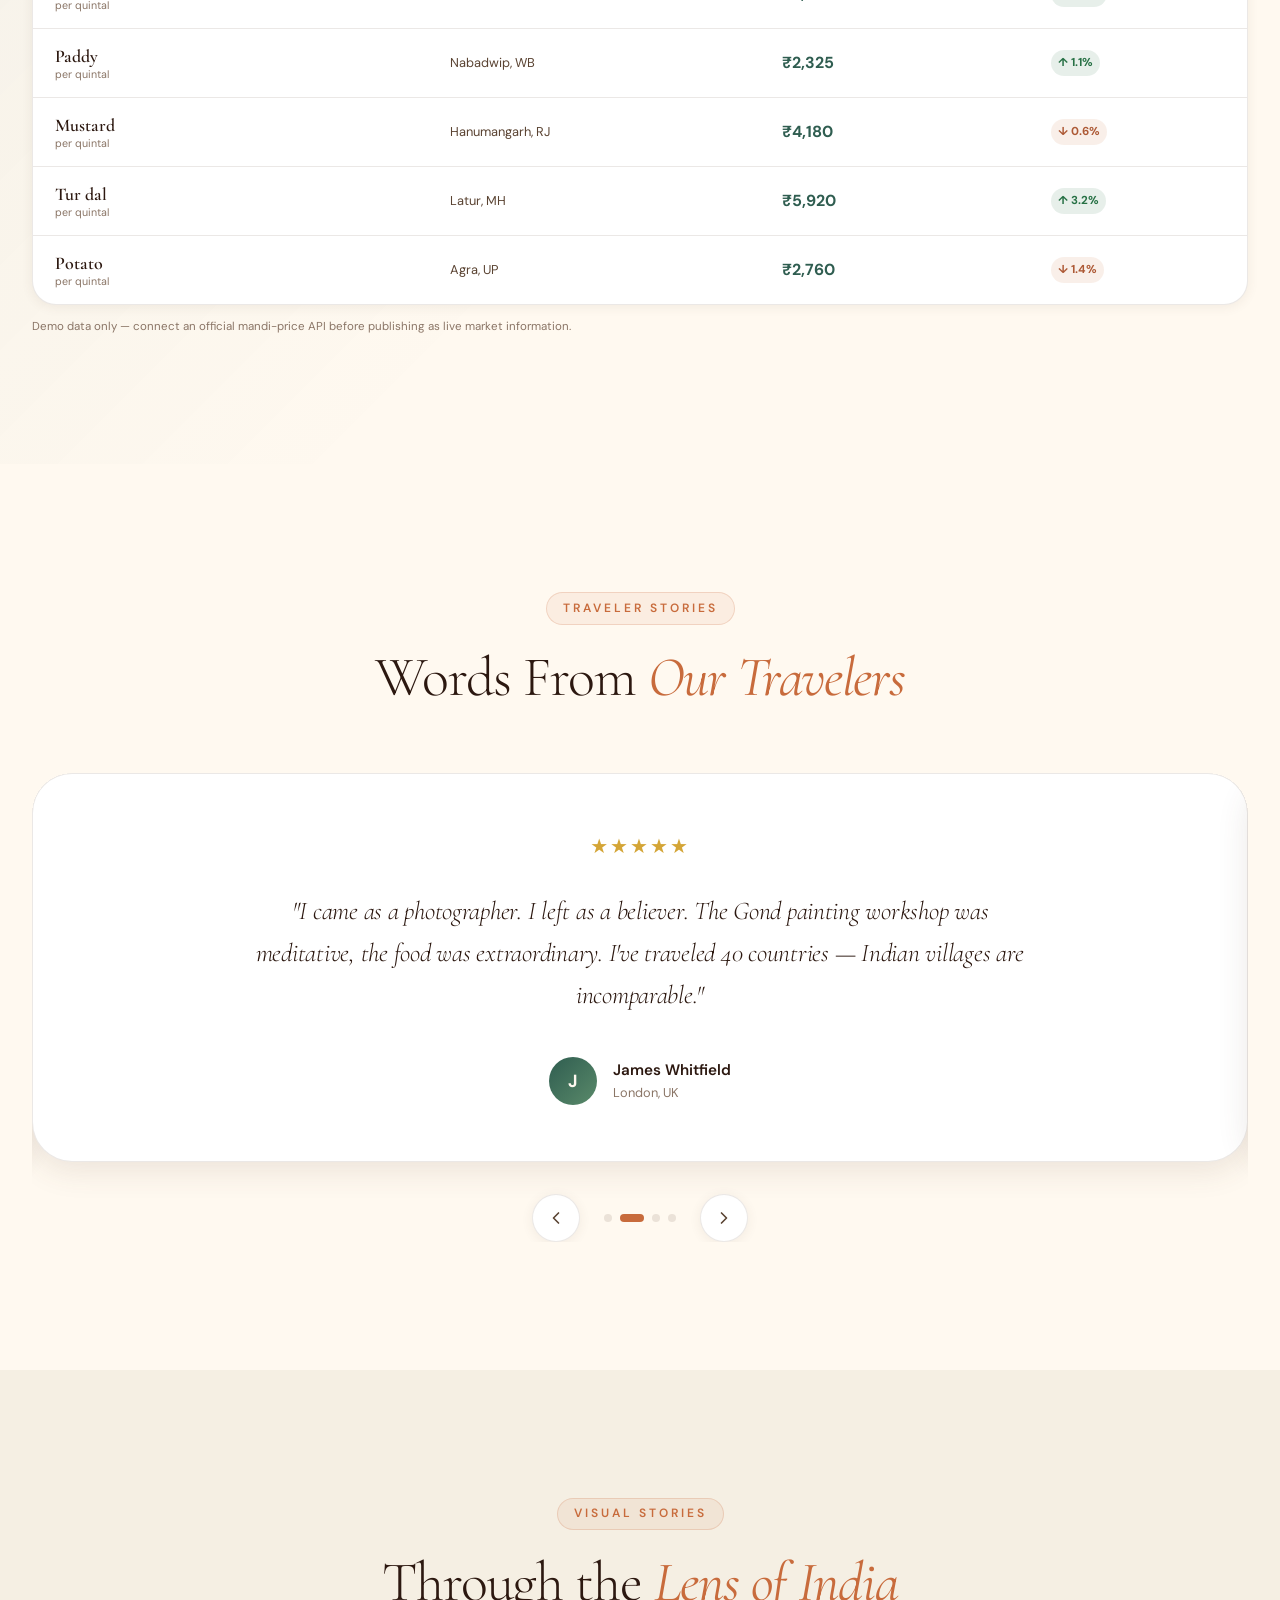
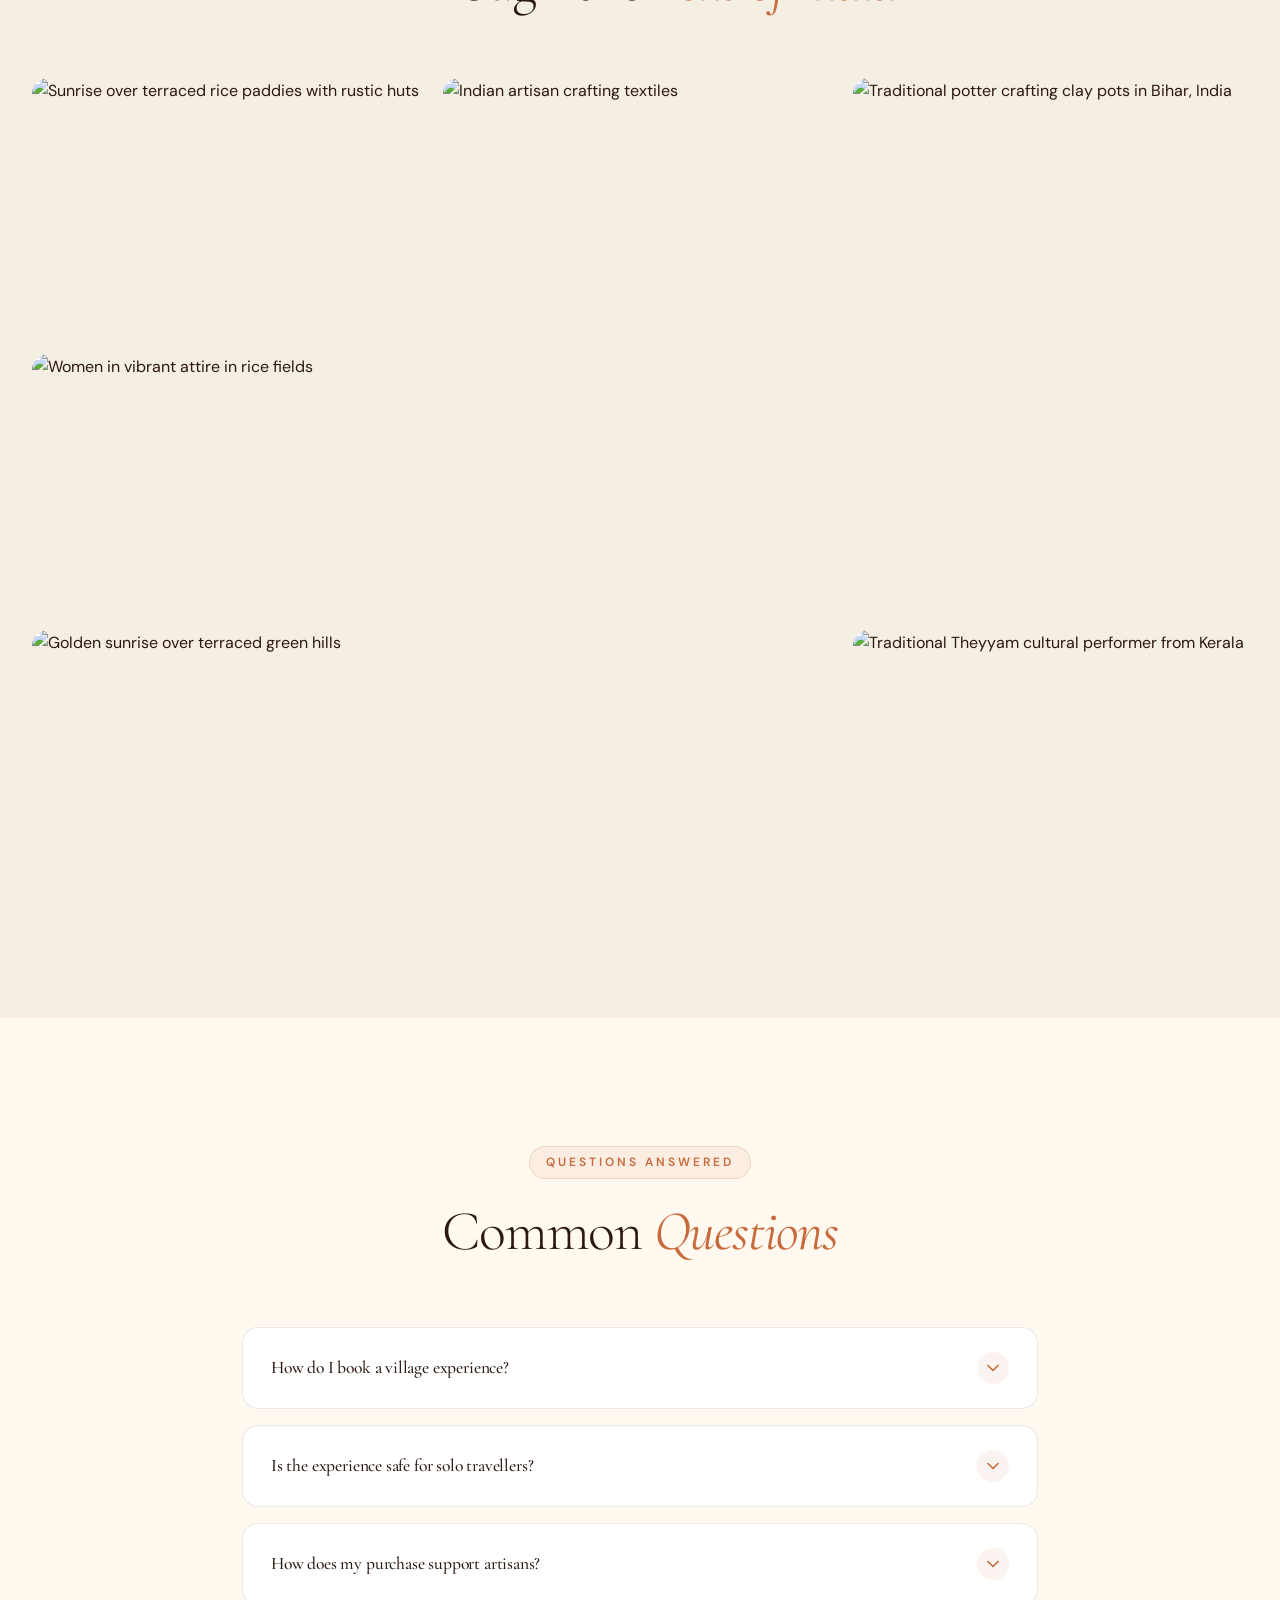
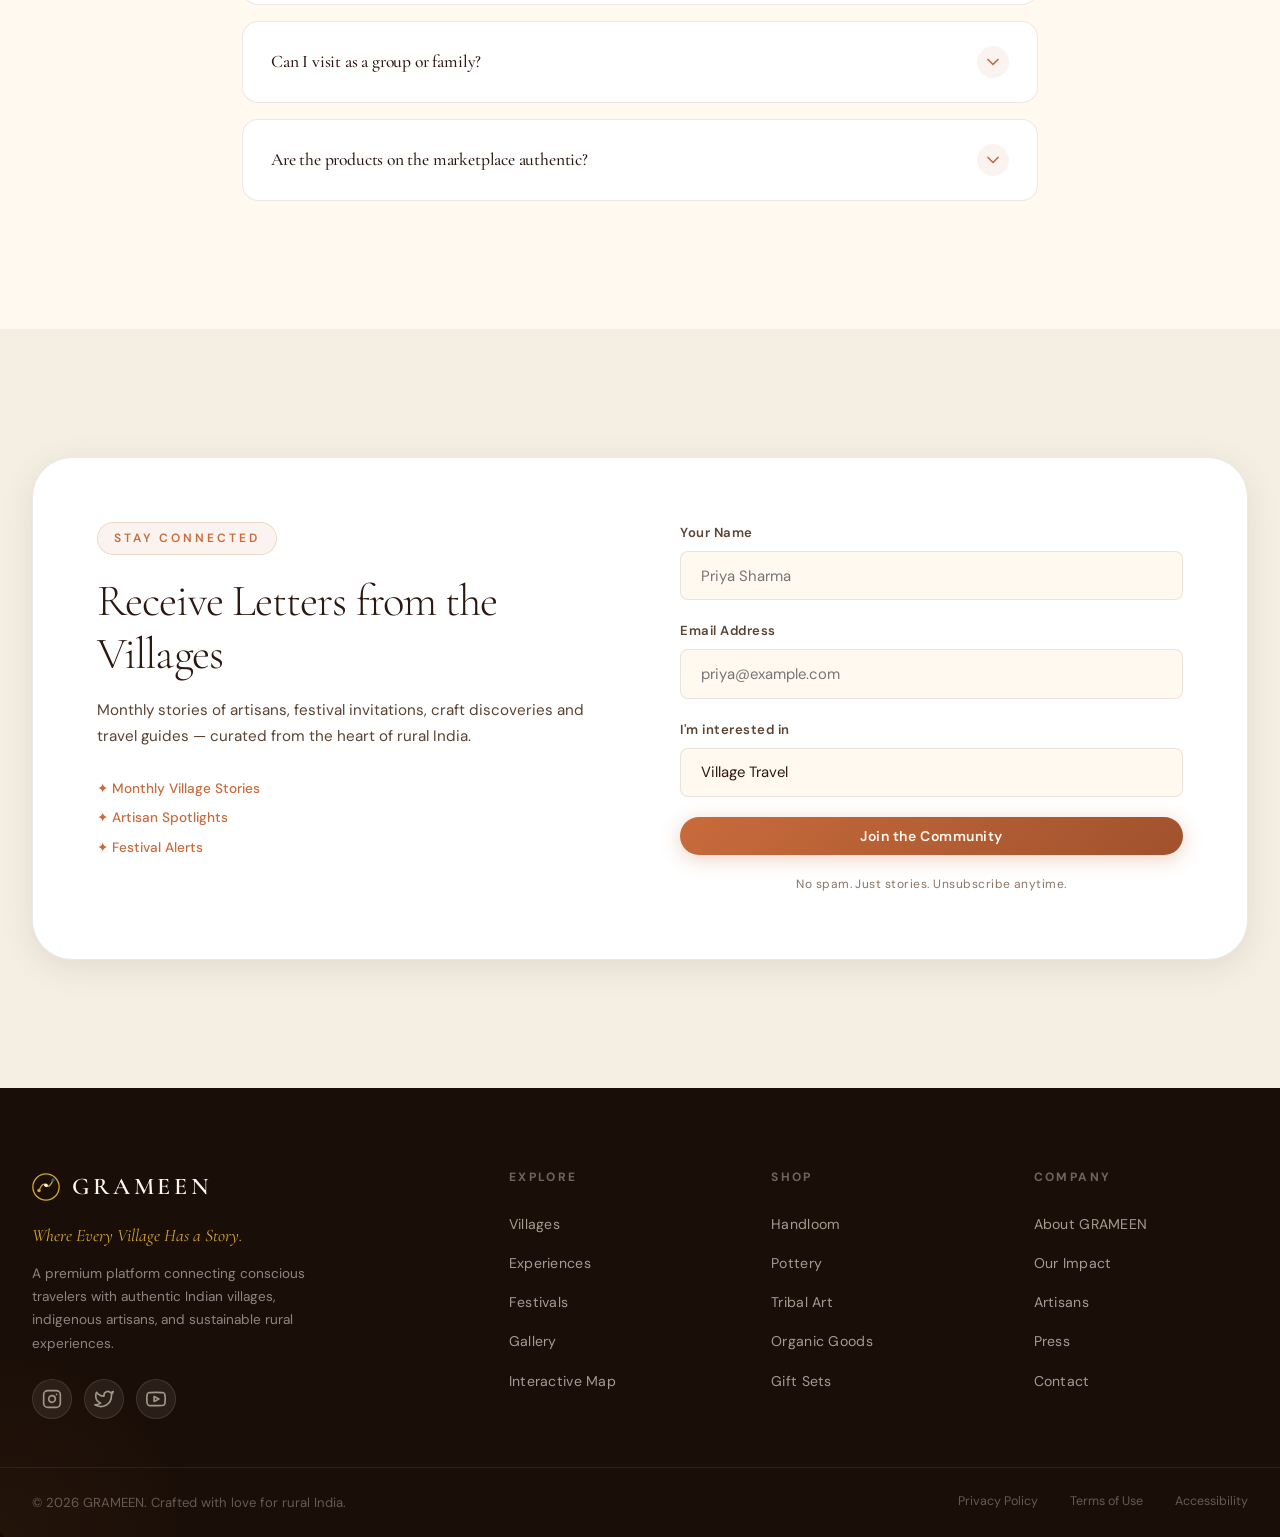
==== commit 82500b3b: "Add files via upload" ====
--- a/index.html
+++ b/index.html
@@ -763,8 +763,28 @@
   </section>
 
   <!-- ===== FESTIVAL CALENDAR ===== -->
-  <section class="section festival-section" id="festivals" aria-labelledby="festivals-title" style="background: var(--bg-secondary);">
-    <div class="container">
+  <section class="section festival-section" id="festivals" aria-labelledby="festivals-title">
+    <div class="festival-scene" aria-hidden="true">
+      <div class="festival-sun"></div>
+      <div class="festival-cloud festival-cloud-one"></div>
+      <div class="festival-cloud festival-cloud-two"></div>
+      <div class="festival-bird festival-bird-one"><i></i><i></i></div>
+      <div class="festival-bird festival-bird-two"><i></i><i></i></div>
+      <div class="festival-bird festival-bird-three"><i></i><i></i></div>
+      <div class="festival-kite festival-kite-one"><b></b></div>
+      <div class="festival-kite festival-kite-two"><b></b></div>
+      <div class="festival-kite festival-kite-three"><b></b></div>
+      <div class="festival-firework festival-firework-one"></div>
+      <div class="festival-firework festival-firework-two"></div>
+      <div class="festival-firework festival-firework-three"></div>
+      <div class="festival-lantern festival-lantern-one"><i></i></div>
+      <div class="festival-lantern festival-lantern-two"><i></i></div>
+      <div class="festival-spark festival-spark-one">✦</div>
+      <div class="festival-spark festival-spark-two">✦</div>
+      <div class="festival-spark festival-spark-three">✦</div>
+      <div class="festival-rangoli"><i></i><i></i><i></i><i></i><b></b></div>
+    </div>
+    <div class="container festival-content">
       <div class="section-header reveal">
         <div class="section-tag" data-i18n="festivalTag">Festival Calendar</div>
         <h2 class="section-title" id="festivals-title">
--- a/style.css
+++ b/style.css
@@ -671,6 +671,8 @@
   min-height: 700px;
   display: flex;
   align-items: center;
+  /* Reserve space for the fixed 72px navigation at every browser zoom level. */
+  padding-top: 72px;
   overflow: hidden;
 }
 
@@ -845,7 +847,7 @@
   position: relative;
   z-index: 10;
   padding: 0 3rem;
-  max-width: 900px;
+  max-width: 780px;
   margin-left: 0;
   margin-right: auto;
   padding-left: max(3rem, 8vw);
@@ -858,18 +860,18 @@
 .hero-badge {
   display: inline-flex;
   align-items: center;
-  gap: 0.5rem;
+  gap: 0.4rem;
   background: rgba(255,249,240,0.12);
   backdrop-filter: blur(10px);
   border: 1px solid rgba(255,249,240,0.2);
   color: rgba(255,249,240,0.9);
-  padding: 0.5rem 1.25rem;
+  padding: 0.4rem 0.95rem;
   border-radius: 50px;
-  font-size: 0.78rem;
+  font-size: 0.66rem;
   font-weight: 500;
-  letter-spacing: 0.1em;
+  letter-spacing: 0.08em;
   text-transform: uppercase;
-  margin-bottom: 2rem;
+  margin-bottom: 1.25rem;
 }
 
 .badge-dot {
@@ -887,12 +889,12 @@
 
 .hero-title {
   font-family: var(--font-display);
-  font-size: clamp(2.8rem, 7vw, 6rem);
+  font-size: clamp(2.5rem, 5.6vw, 5rem);
   font-weight: 300;
   line-height: 1.1;
   color: var(--cream);
   letter-spacing: -0.03em;
-  margin-bottom: 1.5rem;
+  margin-bottom: 1rem;
   display: flex;
   flex-direction: column;
 }
@@ -909,11 +911,11 @@
 }
 
 .hero-subtitle {
-  font-size: clamp(1rem, 2vw, 1.2rem);
+  font-size: clamp(0.92rem, 1.45vw, 1.05rem);
   color: rgba(255,249,240,0.8);
-  line-height: 1.8;
-  max-width: 550px;
-  margin-bottom: 2.5rem;
+  line-height: 1.65;
+  max-width: 500px;
+  margin-bottom: 1.8rem;
   font-weight: 300;
 }
 
@@ -1106,17 +1108,17 @@
   display: flex;
   gap: 1rem;
   flex-wrap: wrap;
-  margin-bottom: 3rem;
+  margin-bottom: 2rem;
 }
 
 .hero-stats {
   display: flex;
   align-items: center;
-  gap: 1.5rem;
+  gap: 1.25rem;
   background: rgba(255,249,240,0.08);
   backdrop-filter: blur(10px);
   border: 1px solid rgba(255,249,240,0.15);
-  padding: 1.25rem 2rem;
+  padding: 0.9rem 1.4rem;
   border-radius: var(--radius-lg);
   width: fit-content;
 }
@@ -1126,7 +1128,7 @@
 .hero-stat-num {
   display: block;
   font-family: var(--font-display);
-  font-size: 1.8rem;
+  font-size: 1.55rem;
   font-weight: 500;
   color: var(--mustard);
   line-height: 1;
@@ -1135,7 +1137,7 @@
 
 .hero-stat-label {
   display: block;
-  font-size: 0.7rem;
+  font-size: 0.64rem;
   color: rgba(255,249,240,0.6);
   letter-spacing: 0.1em;
   text-transform: uppercase;
@@ -1759,7 +1761,68 @@
 }
 
 /* ===== FESTIVAL CALENDAR ===== */
-.festival-section { padding-bottom: calc(var(--space-xl) + 40px); }
+.festival-section {
+  position: relative;
+  isolation: isolate;
+  overflow: hidden;
+  padding-bottom: calc(var(--space-xl) + 40px);
+  background:
+    radial-gradient(circle at 78% 22%, rgba(255,220,113,.34), transparent 16%),
+    radial-gradient(circle at 12% 72%, rgba(200,107,60,.12), transparent 22%),
+    linear-gradient(135deg, #fff8e8 0%, #f7ead1 50%, #f3e0be 100%);
+}
+
+.festival-content { position: relative; z-index: 2; }
+.festival-section::before {
+  content: '';
+  position: absolute;
+  z-index: 0;
+  inset: auto -10% -6rem;
+  height: 13rem;
+  background: linear-gradient(175deg, transparent 0 14%, rgba(47,93,80,.12) 14.5% 15.5%, transparent 16%),
+    radial-gradient(ellipse at 50% 100%, rgba(47,93,80,.18), transparent 68%);
+  pointer-events: none;
+}
+.festival-scene, .festival-scene * { position: absolute; pointer-events: none; }
+.festival-scene { z-index: 1; inset: 0; overflow: hidden; }
+.festival-sun { top: 2.4rem; right: 12%; width: 6.25rem; height: 6.25rem; border-radius: 50%; background: #ffd45a; box-shadow: 0 0 0 1rem rgba(255,212,90,.13), 0 0 3rem rgba(255,181,71,.45); animation: festivalSun 5s ease-in-out infinite alternate; }
+.festival-cloud { width: 8rem; height: 1.25rem; border-radius: 2rem; background: rgba(255,255,255,.55); filter: blur(1px); animation: festivalDrift 20s linear infinite; }
+.festival-cloud::before, .festival-cloud::after { content: ''; position: absolute; border-radius: 50%; background: inherit; bottom: .35rem; }
+.festival-cloud::before { width: 2.4rem; height: 2.4rem; left: 1rem; }.festival-cloud::after { width: 3.2rem; height: 3.2rem; left: 3.1rem; }
+.festival-cloud-one { top: 8rem; left: -9rem; }.festival-cloud-two { top: 17rem; right: -8rem; animation-delay: -10s; opacity: .7; transform: scale(.65); }
+.festival-bird { display: flex; gap: .05rem; width: 2rem; height: 1rem; animation: festivalFly 16s linear infinite; }
+.festival-bird i { position: static; width: 1rem; height: .5rem; border-top: 2px solid rgba(47,93,80,.8); border-radius: 100% 100% 0 0; transform-origin: right center; animation: festivalWing .55s ease-in-out infinite alternate; }.festival-bird i + i { transform: scaleX(-1); transform-origin: left center; }
+.festival-bird-one { top: 20%; left: -3rem; }.festival-bird-two { top: 32%; left: -5rem; animation-delay: -5s; animation-duration: 20s; transform: scale(.65); }.festival-bird-three { top: 12%; left: -5rem; animation-delay: -10s; animation-duration: 18s; transform: scale(.45); }
+.festival-kite { width: 2.7rem; height: 2.7rem; background: var(--terracotta); transform: rotate(45deg); filter: drop-shadow(0 5px 5px rgba(90,67,50,.16)); animation: festivalKite 5s ease-in-out infinite; }
+.festival-kite::before, .festival-kite::after { content: ''; width: 50%; height: 50%; background: var(--mustard); }.festival-kite::before { top: 0; left: 0; }.festival-kite::after { bottom: 0; right: 0; }.festival-kite b { width: 1px; height: 5rem; top: 2.35rem; left: 1.35rem; background: rgba(90,67,50,.45); transform: rotate(-45deg); transform-origin: top; }.festival-kite b::after { content: '✦'; position: absolute; top: 4.5rem; left: -.35rem; color: var(--terracotta); font-size: 1rem; }
+.festival-kite-one { top: 4rem; left: 10%; }.festival-kite-two { top: 25rem; right: 6%; background: var(--forest); animation-delay: -2.2s; transform: rotate(45deg) scale(.7); }.festival-kite-two::before { background: #f5d14b; }.festival-kite-three { top: 13rem; right: 24%; background: #d96251; animation-delay: -3.7s; transform: rotate(45deg) scale(.45); }
+.festival-firework { width: 5.8rem; height: 5.8rem; border-radius: 50%; opacity: 0; background: repeating-conic-gradient(from 0deg, #f9c74f 0deg 3deg, transparent 3deg 20deg); -webkit-mask: radial-gradient(circle, transparent 0 14%, #000 16% 19%, transparent 21%); mask: radial-gradient(circle, transparent 0 14%, #000 16% 19%, transparent 21%); animation: festivalBurst 4.8s ease-out infinite; }
+.festival-firework-one { top: 8rem; left: 7%; }.festival-firework-two { top: 18rem; right: 10%; width: 7.5rem; height: 7.5rem; background: repeating-conic-gradient(#cf5f3c 0deg 3deg, transparent 3deg 18deg); animation-delay: -1.5s; }.festival-firework-three { top: 33rem; left: 2%; transform: scale(.7); animation-delay: -3.2s; }
+.festival-lantern { width: 1.8rem; height: 2.35rem; border-radius: .35rem .35rem .6rem .6rem; background: linear-gradient(90deg, #ce5538, #ffd057, #ce5538); box-shadow: 0 0 1.25rem rgba(255,183,60,.62); animation: festivalLantern 4s ease-in-out infinite; }.festival-lantern::before { content: ''; position: absolute; width: .8rem; height: 1px; top: -.5rem; left: .5rem; background: var(--earth); }.festival-lantern i { width: 1px; height: 1.5rem; bottom: -1.4rem; left: .9rem; background: var(--earth); }.festival-lantern-one { top: 4.5rem; right: 5%; }.festival-lantern-two { top: 26rem; left: 4%; transform: scale(.75); animation-delay: -1.5s; }
+.festival-spark { color: var(--mustard); font-size: 1.5rem; animation: festivalTwinkle 1.8s ease-in-out infinite alternate; }.festival-spark-one { top: 12rem; left: 19%; }.festival-spark-two { top: 8rem; right: 33%; animation-delay: -.8s; }.festival-spark-three { top: 30rem; right: 3%; animation-delay: -1.25s; }
+.festival-rangoli { z-index: 3; bottom: -3rem; left: calc(50% - 5rem); width: 10rem; height: 10rem; border: .5rem dotted rgba(200,107,60,.48); border-radius: 50%; transform: rotate(0deg); animation: festivalSpin 26s linear infinite; }.festival-rangoli i { width: 2.4rem; height: 2.4rem; border-radius: 50% 50% 50% 0; background: rgba(212,165,55,.62); top: 50%; left: 50%; transform-origin: 0 0; }.festival-rangoli i:nth-child(1) { transform: rotate(0deg) translate(3rem) rotate(45deg); }.festival-rangoli i:nth-child(2) { transform: rotate(90deg) translate(3rem) rotate(45deg); }.festival-rangoli i:nth-child(3) { transform: rotate(180deg) translate(3rem) rotate(45deg); }.festival-rangoli i:nth-child(4) { transform: rotate(270deg) translate(3rem) rotate(45deg); }.festival-rangoli b { width: 1.25rem; height: 1.25rem; top: 4rem; left: 4rem; border-radius: 50%; background: var(--terracotta); box-shadow: 0 0 0 .35rem rgba(255,249,240,.85); }
+@keyframes festivalSun { to { transform: scale(1.09); box-shadow: 0 0 0 1.5rem rgba(255,212,90,.08), 0 0 4rem rgba(255,181,71,.58); } }
+@keyframes festivalDrift { to { transform: translateX(calc(100vw + 18rem)); } }
+@keyframes festivalFly { to { transform: translate(112vw, -4rem); } }
+@keyframes festivalWing { to { transform: rotate(25deg); } }
+@keyframes festivalKite { 0%,100% { margin-top:0; margin-left:0; } 50% { margin-top:1.4rem; margin-left:.9rem; } }
+@keyframes festivalBurst { 0%,58% { opacity:0; transform:scale(.15) rotate(0); } 68% { opacity:1; } 100% { opacity:0; transform:scale(1.25) rotate(22deg); } }
+@keyframes festivalLantern { 50% { margin-left:.65rem; margin-top:.8rem; } }
+@keyframes festivalTwinkle { to { opacity:.2; transform:scale(1.65) rotate(30deg); } }
+@keyframes festivalSpin { to { transform:rotate(360deg); } }
+
+[data-theme="night"] .festival-section { background: radial-gradient(circle at 78% 22%, rgba(212,165,55,.18), transparent 18%), linear-gradient(135deg, #182536, #111b28 58%, #1d2d30); }
+[data-theme="night"] .festival-section::before { opacity: .55; }
+
+@media (max-width: 640px) {
+  .festival-sun { top: 1.5rem; right: -1.4rem; transform: scale(.7); }
+  .festival-kite-one { left: 3%; transform: rotate(45deg) scale(.68); }
+  .festival-kite-three, .festival-lantern-two, .festival-firework-three, .festival-bird-three { display: none; }
+  .festival-firework-one { left: -1.8rem; top: 11rem; }.festival-firework-two { right: -2.7rem; top: 22rem; }
+  .festival-rangoli { left: calc(50% - 4rem); transform: scale(.8); }
+}
+
+@media (prefers-reduced-motion: reduce) { .festival-scene *, .festival-section::before { animation: none !important; } }
 
 .festival-timeline {
   position: relative;
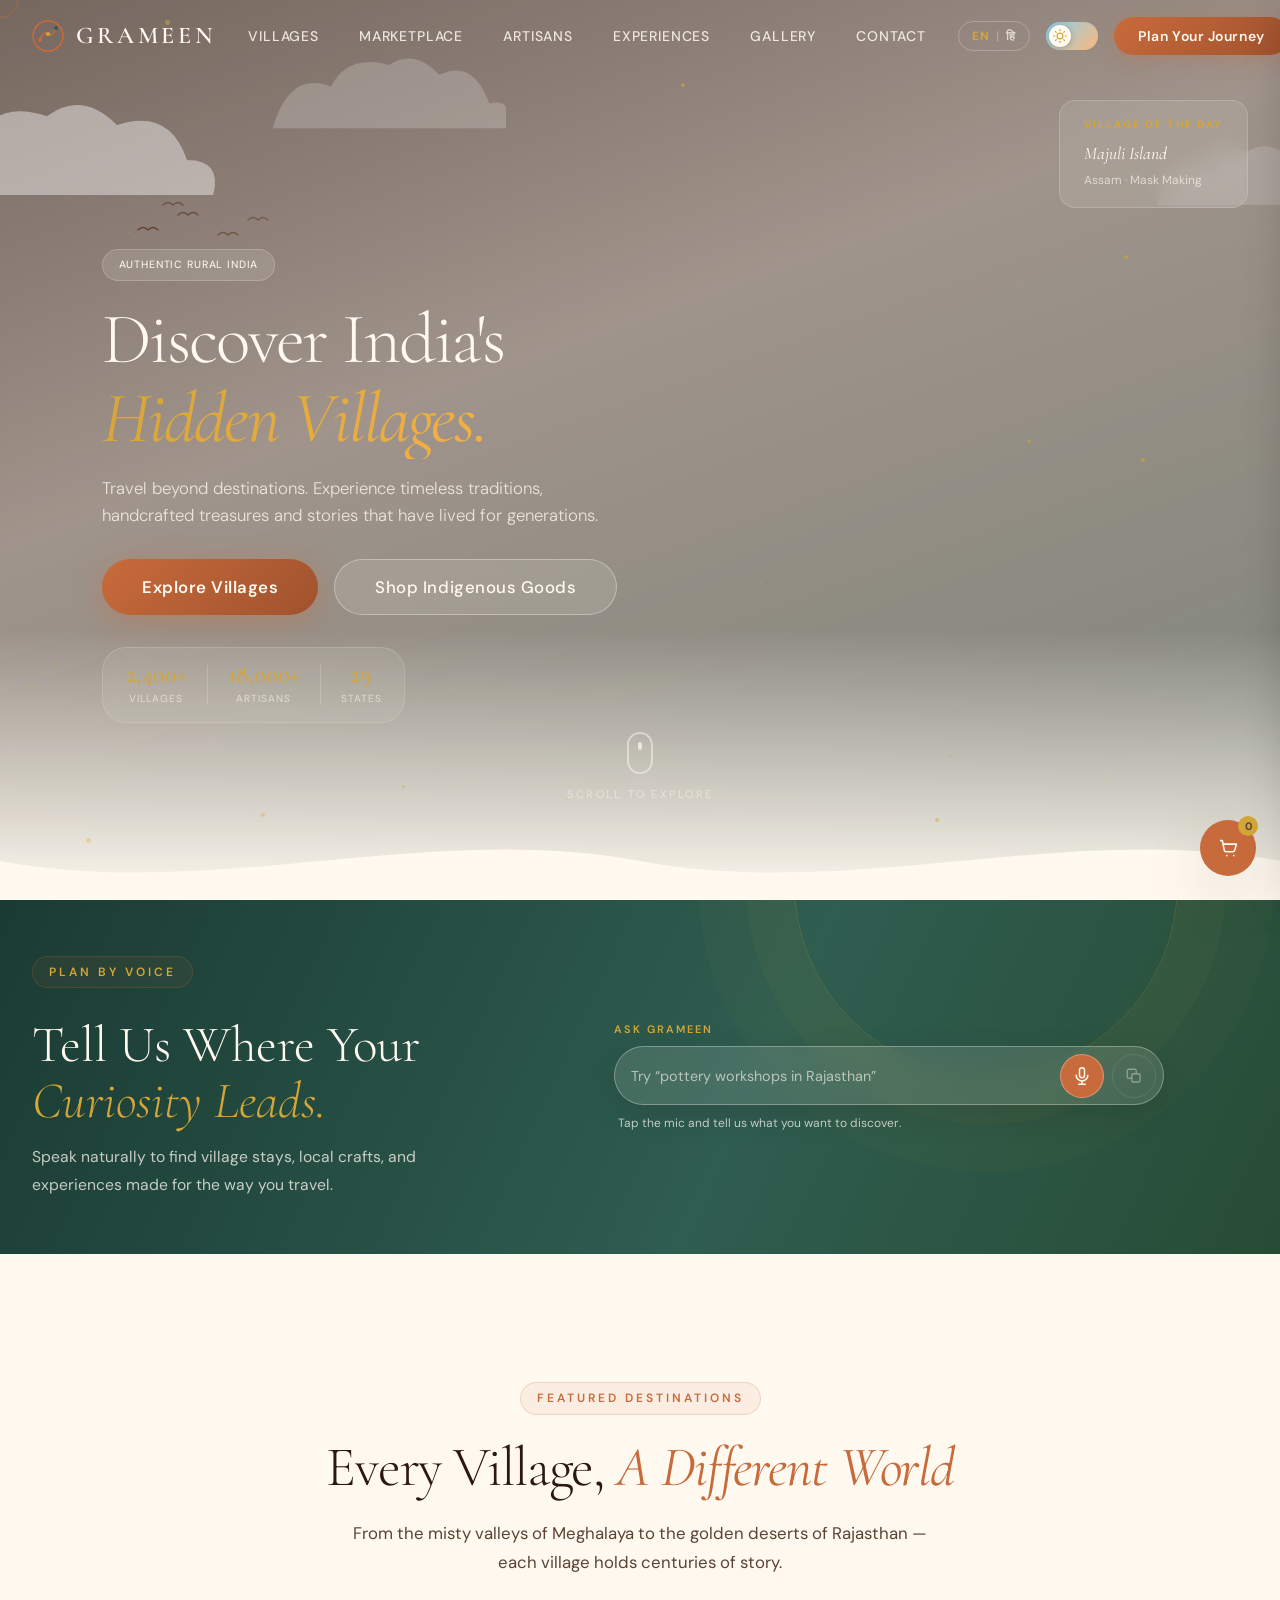
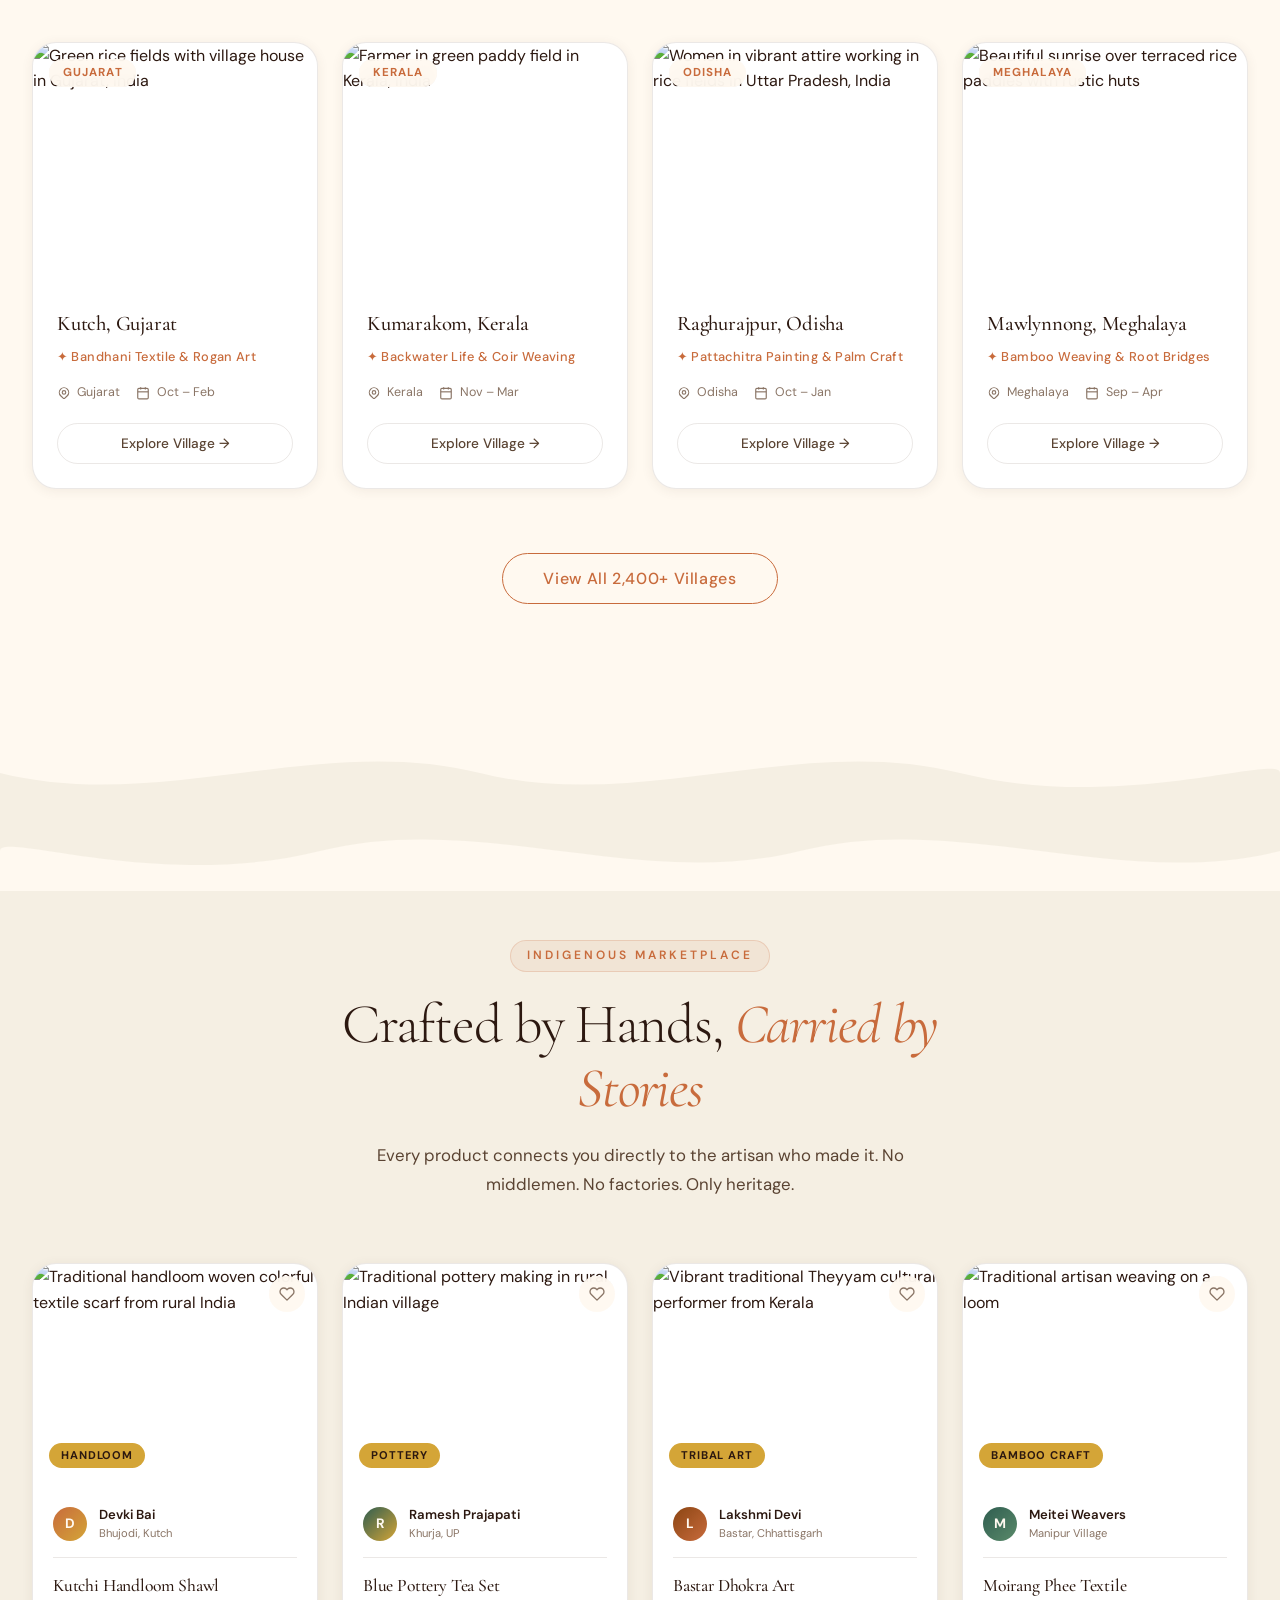
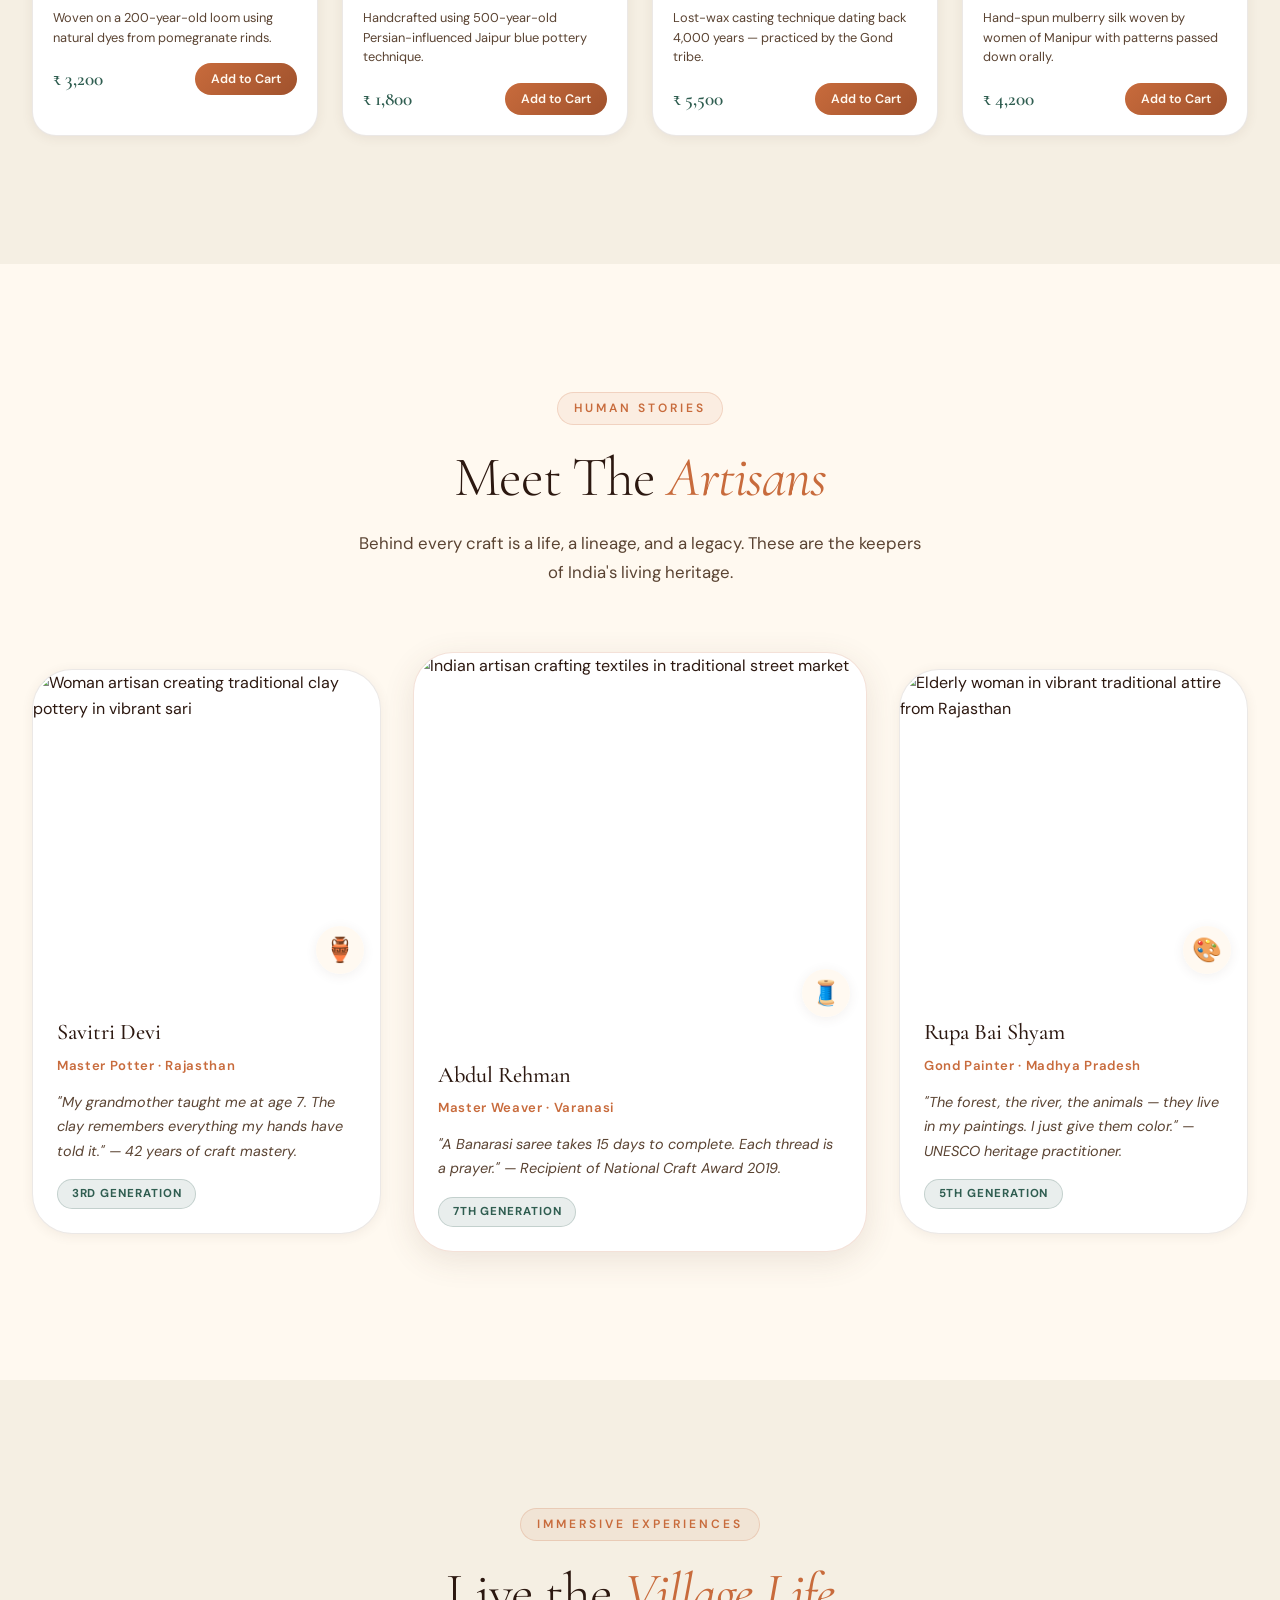
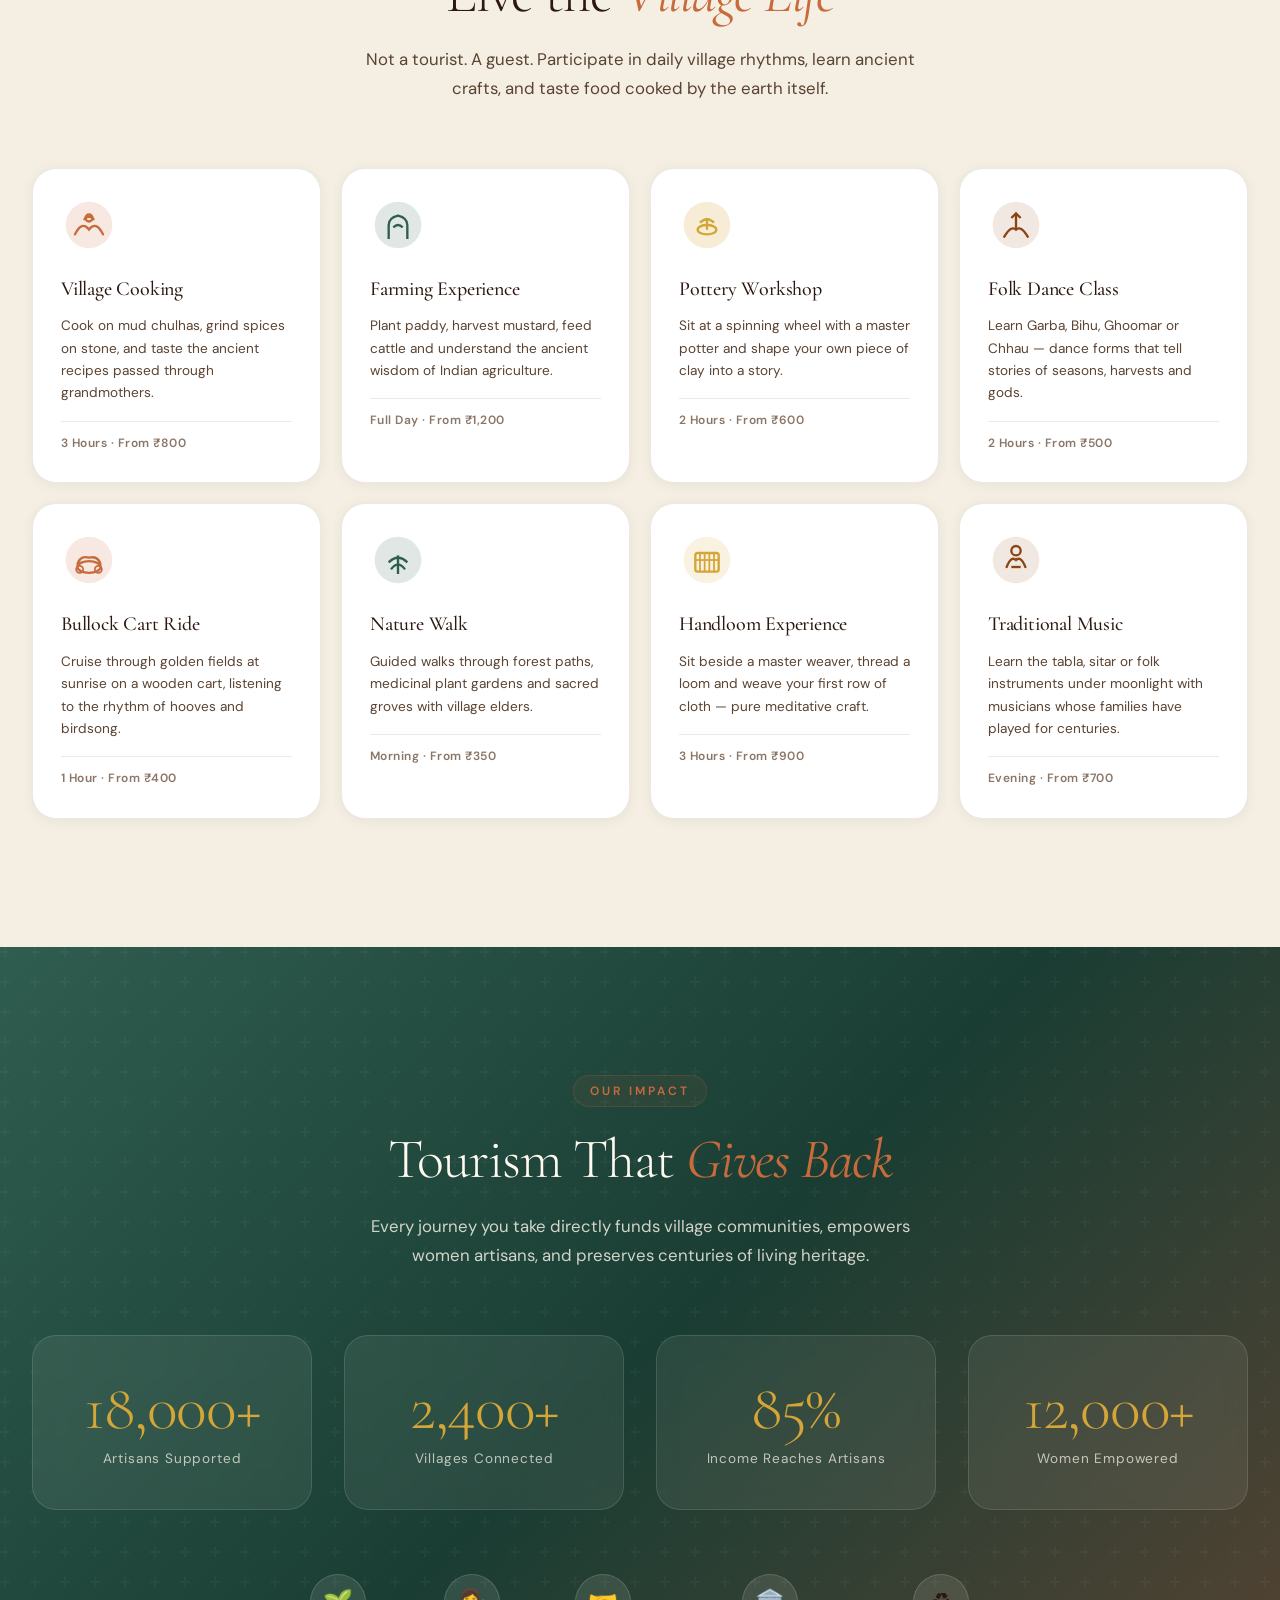
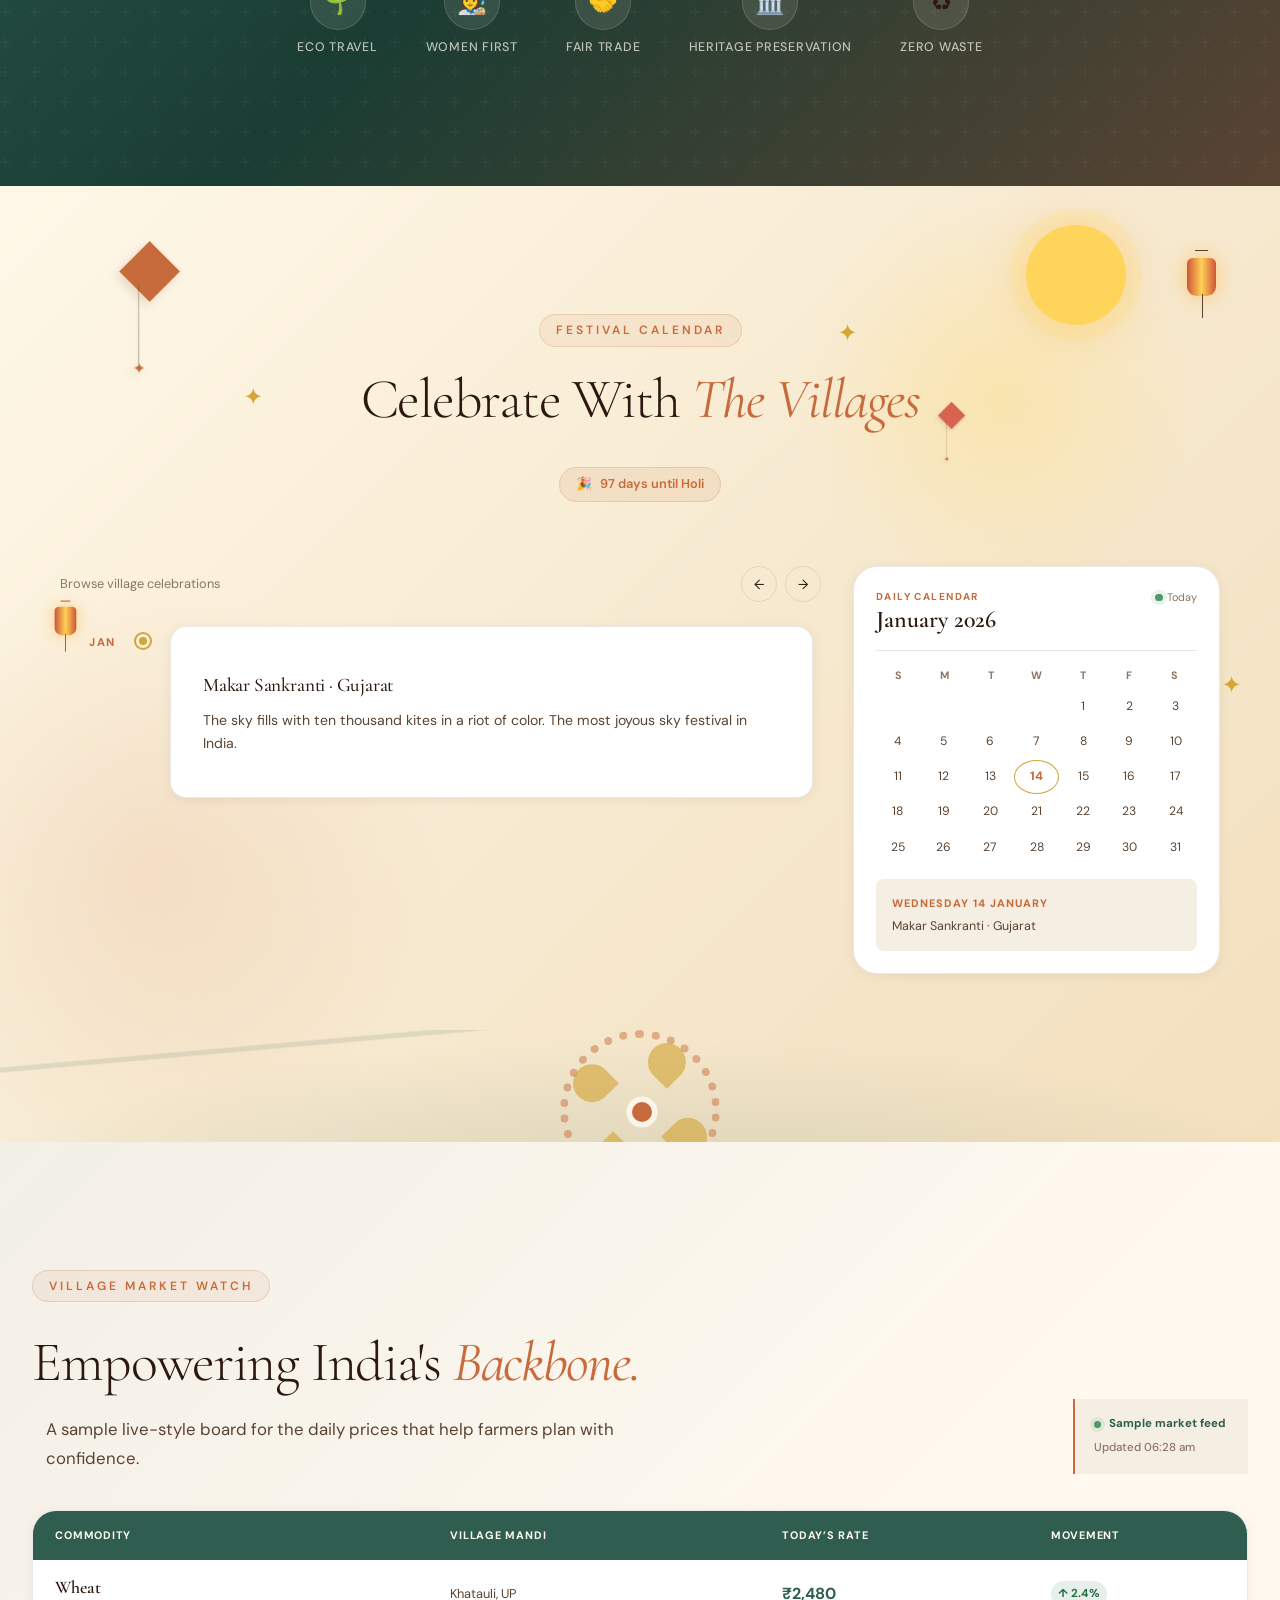
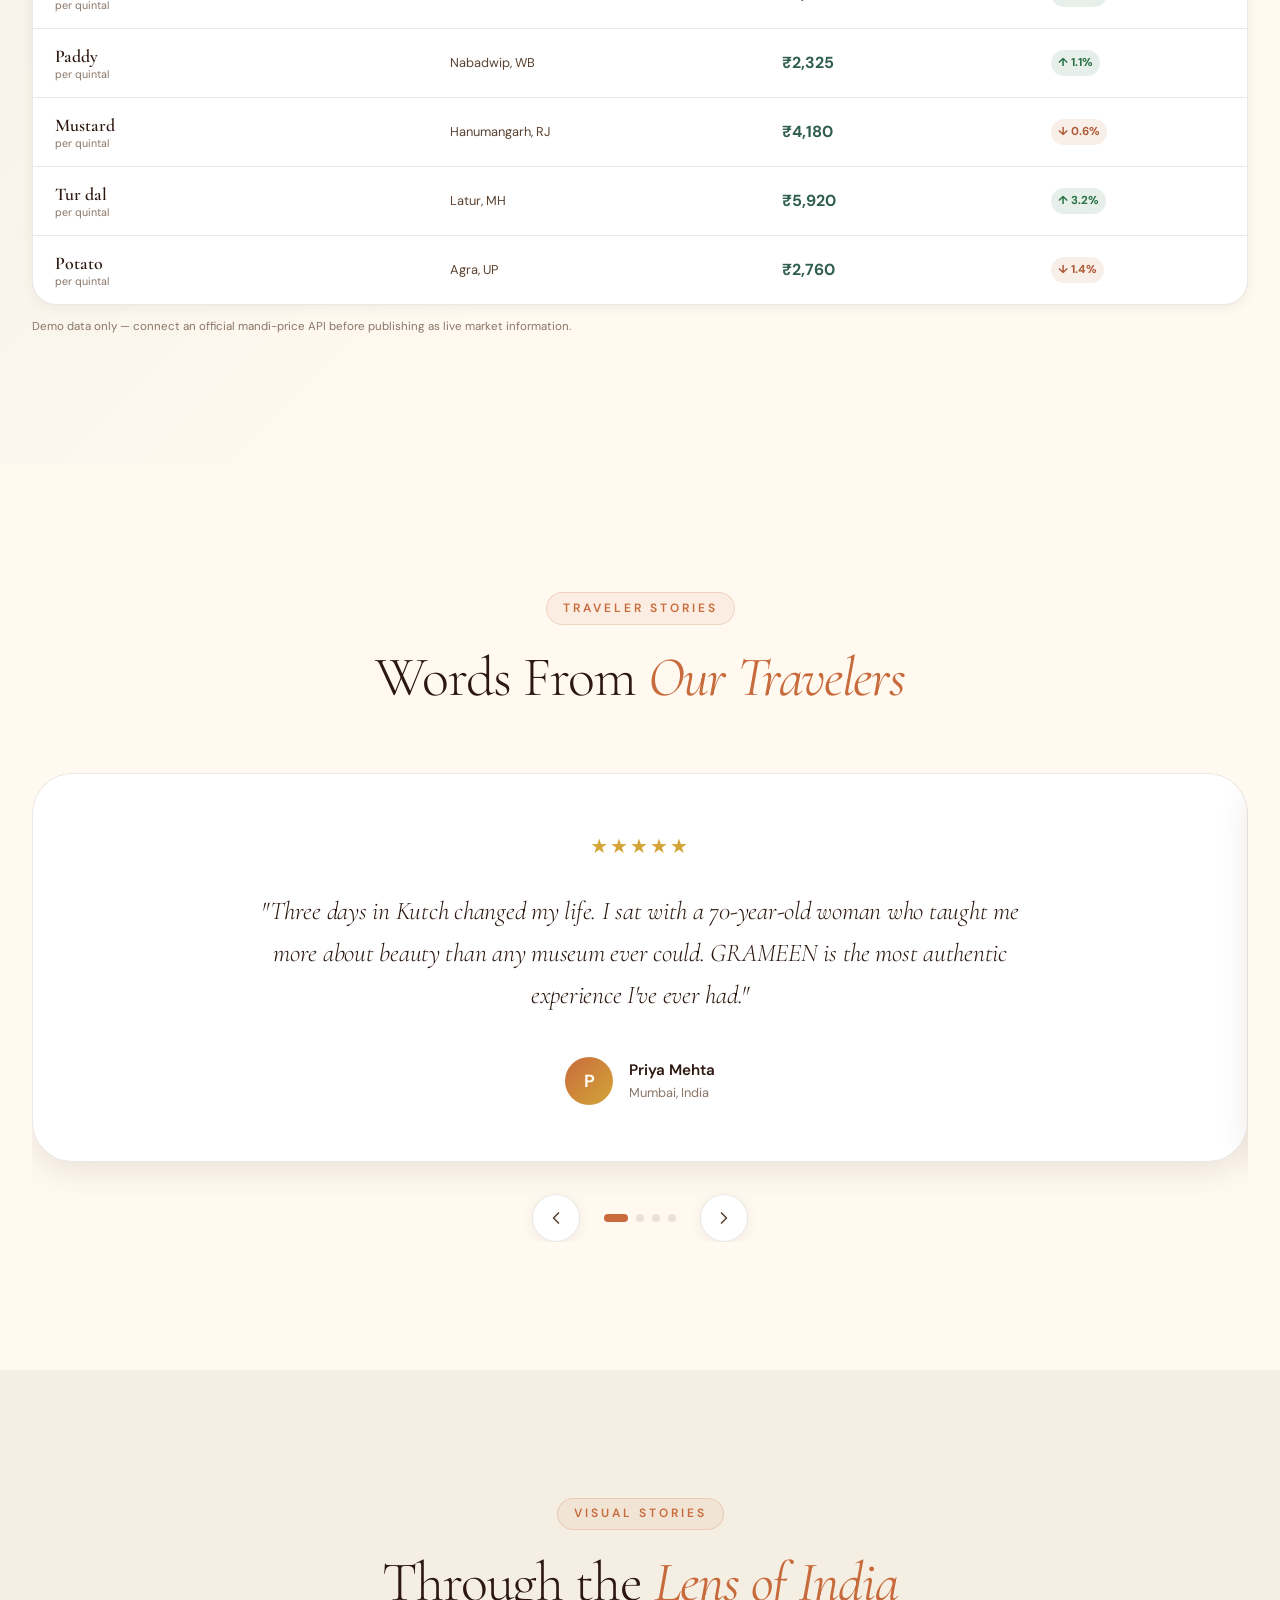
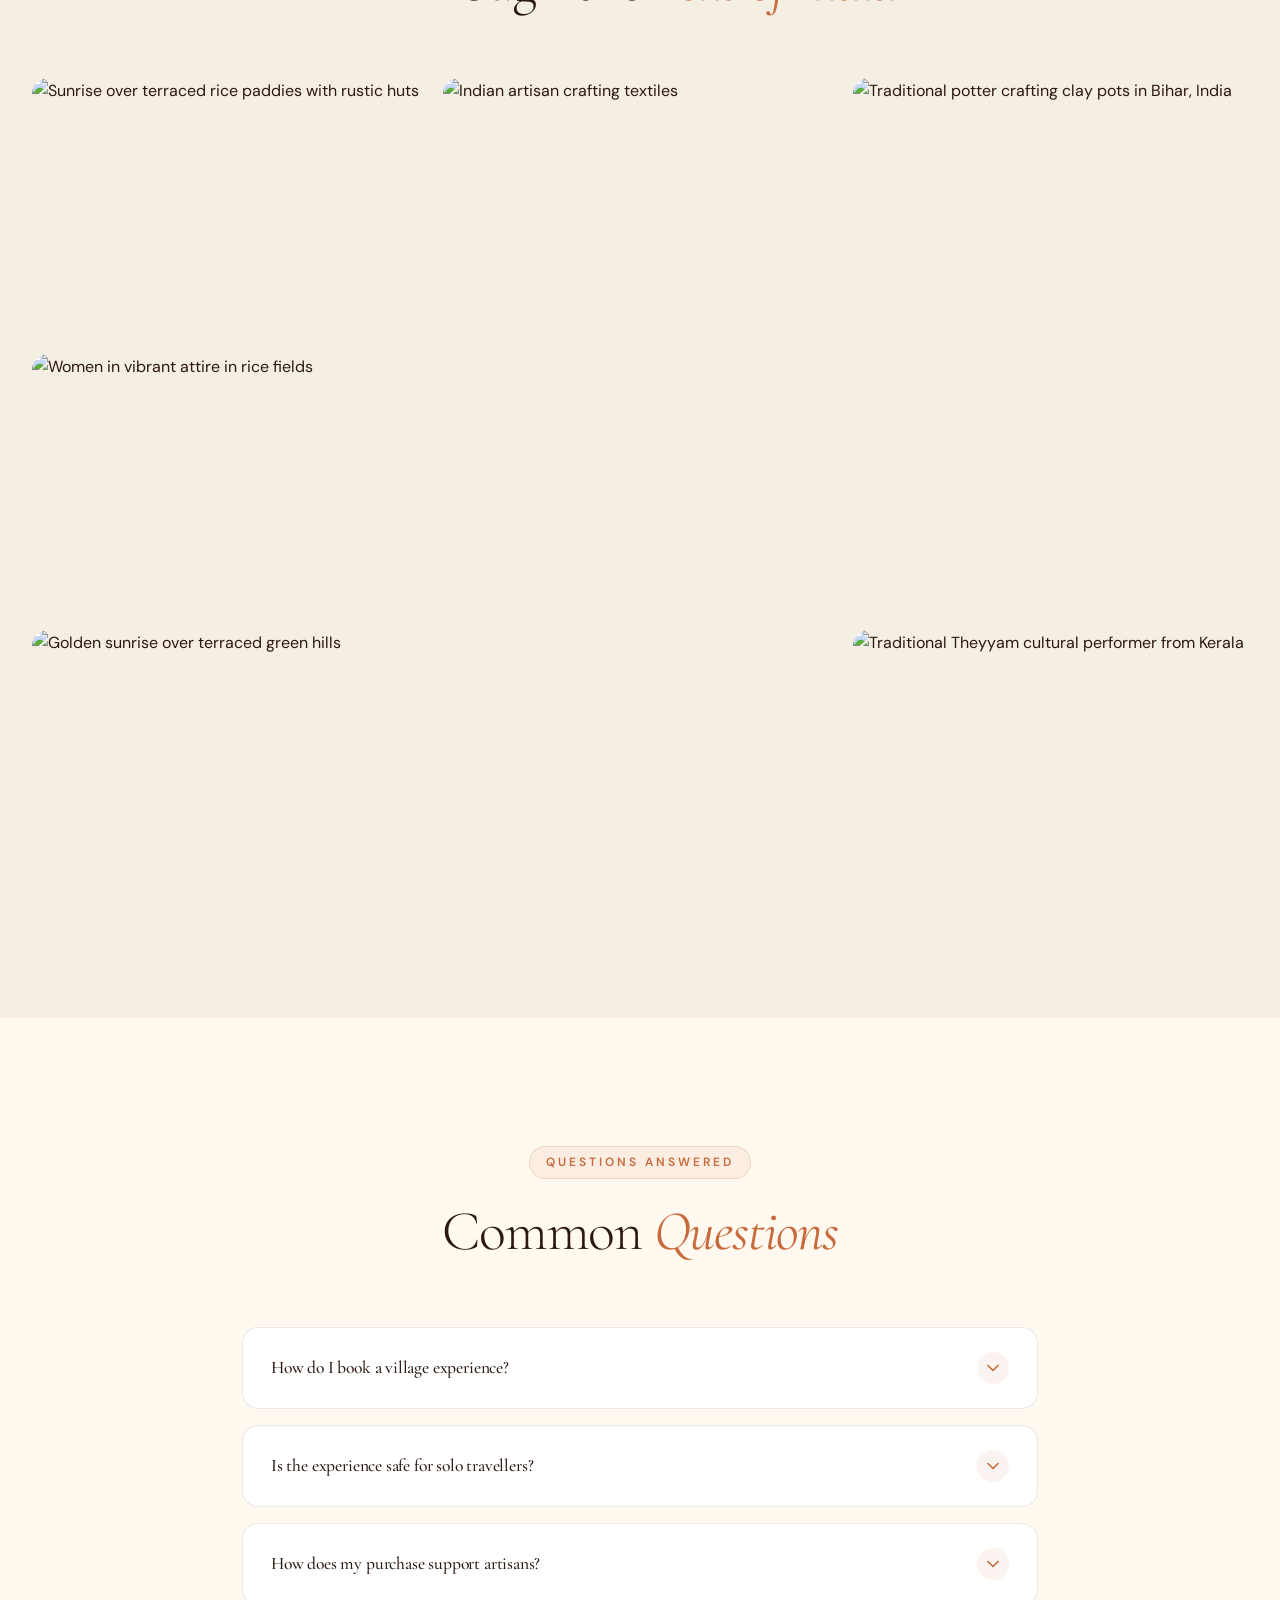
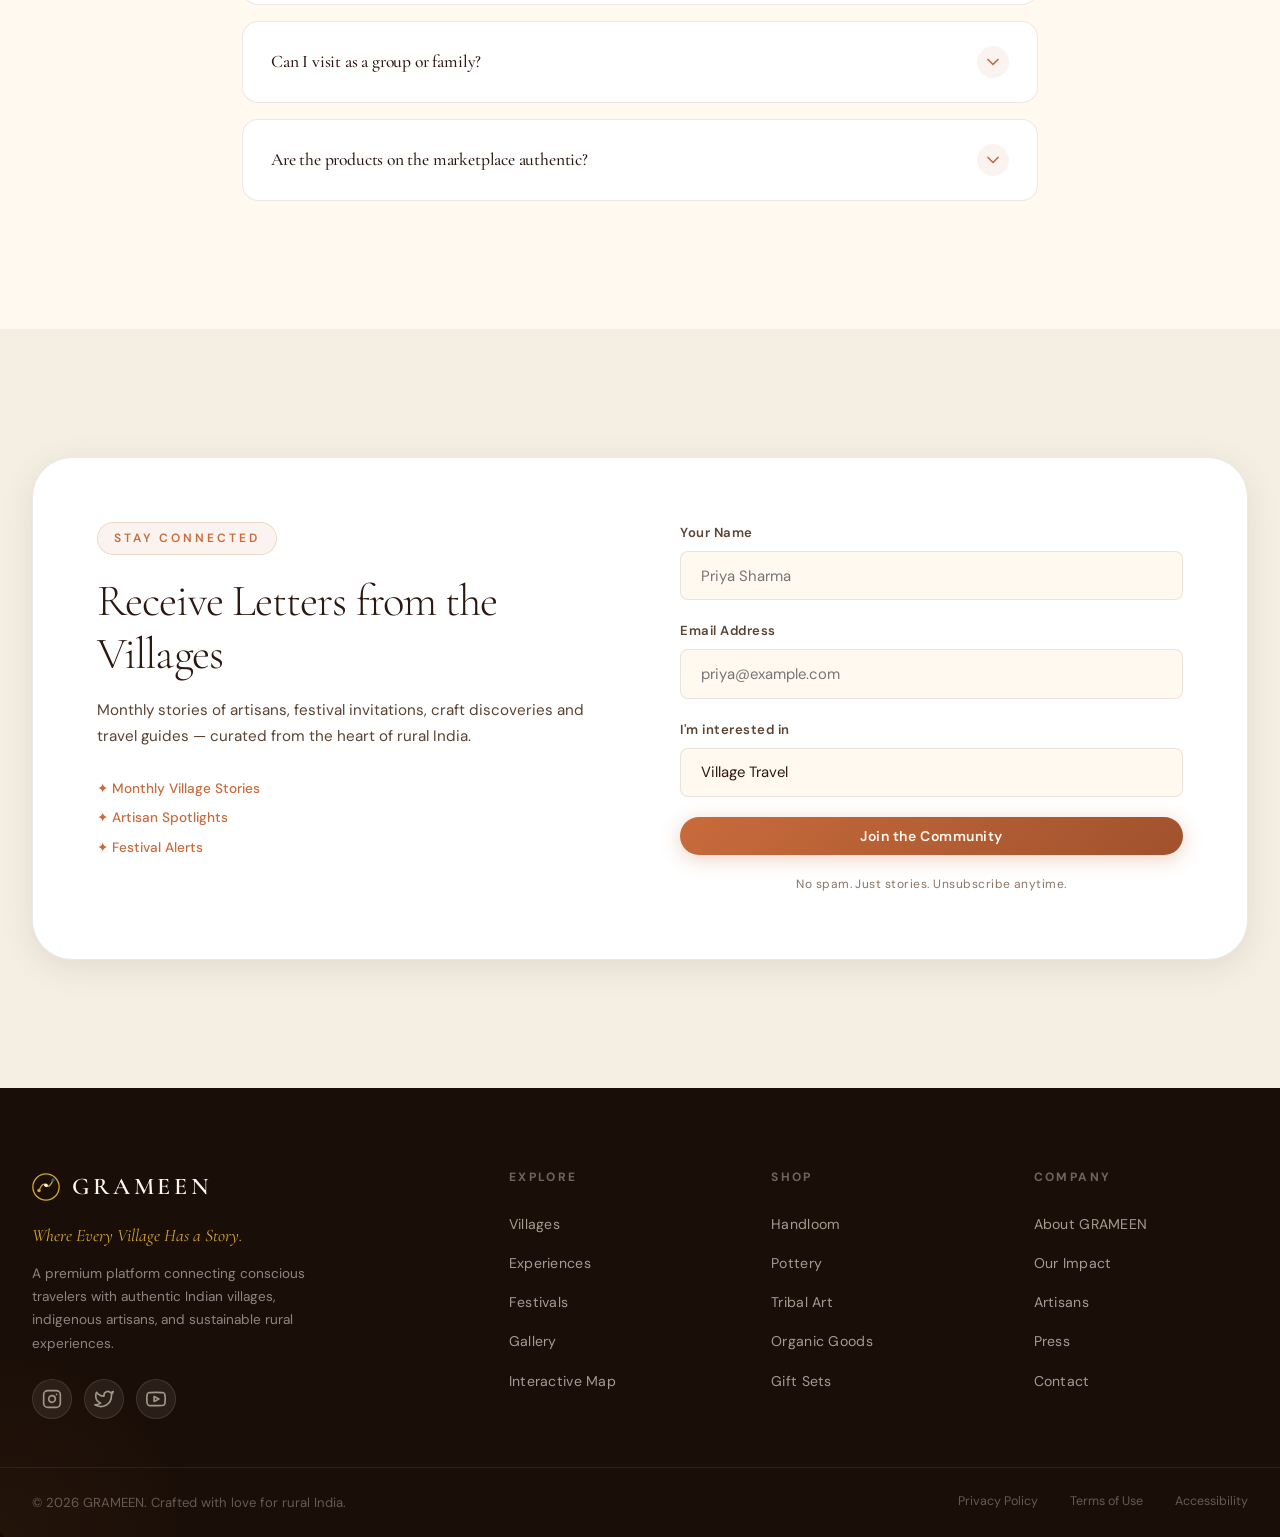
==== commit 8a7db752: "Add files via upload" ====
--- a/index.html
+++ b/index.html
@@ -8,7 +8,7 @@
   <link rel="preconnect" href="https://fonts.googleapis.com" />
   <link rel="preconnect" href="https://fonts.gstatic.com" crossorigin />
   <link href="https://fonts.googleapis.com/css2?family=Cormorant+Garamond:ital,wght@0,300;0,400;0,500;0,600;0,700;1,300;1,400;1,500&family=DM+Sans:ital,opsz,wght@0,9..40,300;0,9..40,400;0,9..40,500;0,9..40,600;1,9..40,300&family=Noto+Serif+Devanagari:wght@300;400;500;600;700&display=swap" rel="stylesheet" />
-  <link rel="stylesheet" href="style.css" />
+  <link rel="stylesheet" href="style.css?v=20260801-festival" />
   <style>
     /* Inline critical CSS for immediate render */
     html { scroll-behavior: smooth; }
